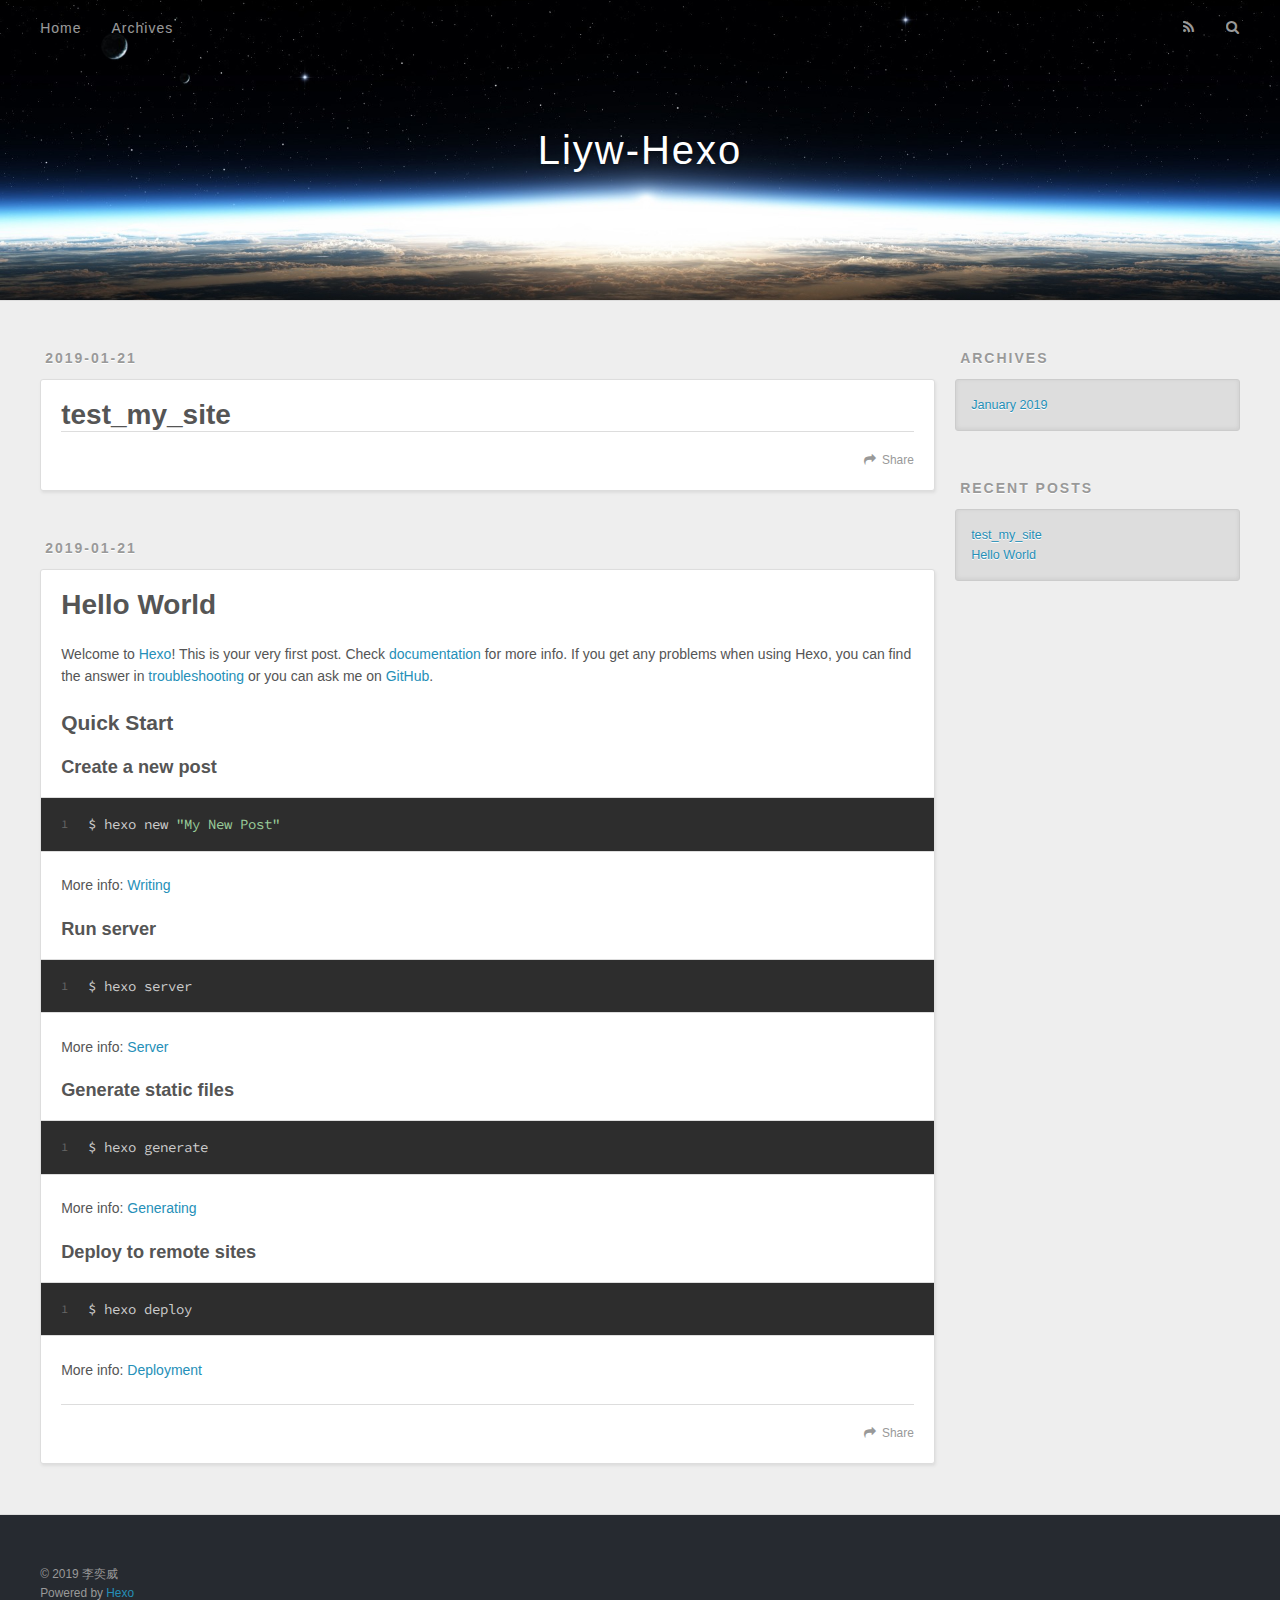
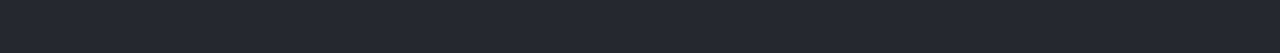
==== index.html @ d63244c0 "Site updated: 2019-01-21 22:36:05" ====
<!DOCTYPE html>
<html>
<head><meta name="generator" content="Hexo 3.8.0">
  <meta charset="utf-8">
  

  
  <title>Liyw-Hexo</title>
  <meta name="viewport" content="width=device-width, initial-scale=1, maximum-scale=1">
  <meta property="og:type" content="website">
<meta property="og:title" content="Liyw-Hexo">
<meta property="og:url" content="http://yoursite.com/index.html">
<meta property="og:site_name" content="Liyw-Hexo">
<meta property="og:locale" content="chinese">
<meta name="twitter:card" content="summary">
<meta name="twitter:title" content="Liyw-Hexo">
  
    <link rel="alternate" href="/atom.xml" title="Liyw-Hexo" type="application/atom+xml">
  
  
    <link rel="icon" href="/favicon.png">
  
  
    <link href="//fonts.googleapis.com/css?family=Source+Code+Pro" rel="stylesheet" type="text/css">
  
  <link rel="stylesheet" href="/css/style.css">
</head>
</html>
<body>
  <div id="container">
    <div id="wrap">
      <header id="header">
  <div id="banner"></div>
  <div id="header-outer" class="outer">
    <div id="header-title" class="inner">
      <h1 id="logo-wrap">
        <a href="/" id="logo">Liyw-Hexo</a>
      </h1>
      
    </div>
    <div id="header-inner" class="inner">
      <nav id="main-nav">
        <a id="main-nav-toggle" class="nav-icon"></a>
        
          <a class="main-nav-link" href="/">Home</a>
        
          <a class="main-nav-link" href="/archives">Archives</a>
        
      </nav>
      <nav id="sub-nav">
        
          <a id="nav-rss-link" class="nav-icon" href="/atom.xml" title="RSS Feed"></a>
        
        <a id="nav-search-btn" class="nav-icon" title="Search"></a>
      </nav>
      <div id="search-form-wrap">
        <form action="//google.com/search" method="get" accept-charset="UTF-8" class="search-form"><input type="search" name="q" class="search-form-input" placeholder="Search"><button type="submit" class="search-form-submit">&#xF002;</button><input type="hidden" name="sitesearch" value="http://yoursite.com"></form>
      </div>
    </div>
  </div>
</header>
      <div class="outer">
        <section id="main">
  
    <article id="post-test-my-site" class="article article-type-post" itemscope="" itemprop="blogPost">
  <div class="article-meta">
    <a href="/2019/01/21/test-my-site/" class="article-date">
  <time datetime="2019-01-21T14:33:39.000Z" itemprop="datePublished">2019-01-21</time>
</a>
    
  </div>
  <div class="article-inner">
    
    
      <header class="article-header">
        
  
    <h1 itemprop="name">
      <a class="article-title" href="/2019/01/21/test-my-site/">test_my_site</a>
    </h1>
  

      </header>
    
    <div class="article-entry" itemprop="articleBody">
      
        
      
    </div>
    <footer class="article-footer">
      <a data-url="http://yoursite.com/2019/01/21/test-my-site/" data-id="cjr6fo4qu0001dor0l31r5k34" class="article-share-link">Share</a>
      
      
    </footer>
  </div>
  
</article>


  
    <article id="post-hello-world" class="article article-type-post" itemscope="" itemprop="blogPost">
  <div class="article-meta">
    <a href="/2019/01/21/hello-world/" class="article-date">
  <time datetime="2019-01-21T14:22:38.216Z" itemprop="datePublished">2019-01-21</time>
</a>
    
  </div>
  <div class="article-inner">
    
    
      <header class="article-header">
        
  
    <h1 itemprop="name">
      <a class="article-title" href="/2019/01/21/hello-world/">Hello World</a>
    </h1>
  

      </header>
    
    <div class="article-entry" itemprop="articleBody">
      
        <p>Welcome to <a href="https://hexo.io/" target="_blank" rel="noopener">Hexo</a>! This is your very first post. Check <a href="https://hexo.io/docs/" target="_blank" rel="noopener">documentation</a> for more info. If you get any problems when using Hexo, you can find the answer in <a href="https://hexo.io/docs/troubleshooting.html" target="_blank" rel="noopener">troubleshooting</a> or you can ask me on <a href="https://github.com/hexojs/hexo/issues" target="_blank" rel="noopener">GitHub</a>.</p>
<h2 id="Quick-Start"><a href="#Quick-Start" class="headerlink" title="Quick Start"></a>Quick Start</h2><h3 id="Create-a-new-post"><a href="#Create-a-new-post" class="headerlink" title="Create a new post"></a>Create a new post</h3><figure class="highlight bash"><table><tr><td class="gutter"><pre><span class="line">1</span><br></pre></td><td class="code"><pre><span class="line">$ hexo new <span class="string">"My New Post"</span></span><br></pre></td></tr></table></figure>
<p>More info: <a href="https://hexo.io/docs/writing.html" target="_blank" rel="noopener">Writing</a></p>
<h3 id="Run-server"><a href="#Run-server" class="headerlink" title="Run server"></a>Run server</h3><figure class="highlight bash"><table><tr><td class="gutter"><pre><span class="line">1</span><br></pre></td><td class="code"><pre><span class="line">$ hexo server</span><br></pre></td></tr></table></figure>
<p>More info: <a href="https://hexo.io/docs/server.html" target="_blank" rel="noopener">Server</a></p>
<h3 id="Generate-static-files"><a href="#Generate-static-files" class="headerlink" title="Generate static files"></a>Generate static files</h3><figure class="highlight bash"><table><tr><td class="gutter"><pre><span class="line">1</span><br></pre></td><td class="code"><pre><span class="line">$ hexo generate</span><br></pre></td></tr></table></figure>
<p>More info: <a href="https://hexo.io/docs/generating.html" target="_blank" rel="noopener">Generating</a></p>
<h3 id="Deploy-to-remote-sites"><a href="#Deploy-to-remote-sites" class="headerlink" title="Deploy to remote sites"></a>Deploy to remote sites</h3><figure class="highlight bash"><table><tr><td class="gutter"><pre><span class="line">1</span><br></pre></td><td class="code"><pre><span class="line">$ hexo deploy</span><br></pre></td></tr></table></figure>
<p>More info: <a href="https://hexo.io/docs/deployment.html" target="_blank" rel="noopener">Deployment</a></p>

      
    </div>
    <footer class="article-footer">
      <a data-url="http://yoursite.com/2019/01/21/hello-world/" data-id="cjr6fo4qp0000dor0jeztaby3" class="article-share-link">Share</a>
      
      
    </footer>
  </div>
  
</article>


  


</section>
        
          <aside id="sidebar">
  
    

  
    

  
    
  
    
  <div class="widget-wrap">
    <h3 class="widget-title">Archives</h3>
    <div class="widget">
      <ul class="archive-list"><li class="archive-list-item"><a class="archive-list-link" href="/archives/2019/01/">January 2019</a></li></ul>
    </div>
  </div>


  
    
  <div class="widget-wrap">
    <h3 class="widget-title">Recent Posts</h3>
    <div class="widget">
      <ul>
        
          <li>
            <a href="/2019/01/21/test-my-site/">test_my_site</a>
          </li>
        
          <li>
            <a href="/2019/01/21/hello-world/">Hello World</a>
          </li>
        
      </ul>
    </div>
  </div>

  
</aside>
        
      </div>
      <footer id="footer">
  
  <div class="outer">
    <div id="footer-info" class="inner">
      &copy; 2019 李奕威<br>
      Powered by <a href="http://hexo.io/" target="_blank">Hexo</a>
    </div>
  </div>
</footer>
    </div>
    <nav id="mobile-nav">
  
    <a href="/" class="mobile-nav-link">Home</a>
  
    <a href="/archives" class="mobile-nav-link">Archives</a>
  
</nav>
    

<script src="//ajax.googleapis.com/ajax/libs/jquery/2.0.3/jquery.min.js"></script>


  <link rel="stylesheet" href="/fancybox/jquery.fancybox.css">
  <script src="/fancybox/jquery.fancybox.pack.js"></script>


<script src="/js/script.js"></script>



  </div>
</body>
</html>
---- css/style.css ----
body {
  width: 100%;
}
body:before,
body:after {
  content: "";
  display: table;
}
body:after {
  clear: both;
}
html,
body,
div,
span,
applet,
object,
iframe,
h1,
h2,
h3,
h4,
h5,
h6,
p,
blockquote,
pre,
a,
abbr,
acronym,
address,
big,
cite,
code,
del,
dfn,
em,
img,
ins,
kbd,
q,
s,
samp,
small,
strike,
strong,
sub,
sup,
tt,
var,
dl,
dt,
dd,
ol,
ul,
li,
fieldset,
form,
label,
legend,
table,
caption,
tbody,
tfoot,
thead,
tr,
th,
td {
  margin: 0;
  padding: 0;
  border: 0;
  outline: 0;
  font-weight: inherit;
  font-style: inherit;
  font-family: inherit;
  font-size: 100%;
  vertical-align: baseline;
}
body {
  line-height: 1;
  color: #000;
  background: #fff;
}
ol,
ul {
  list-style: none;
}
table {
  border-collapse: separate;
  border-spacing: 0;
  vertical-align: middle;
}
caption,
th,
td {
  text-align: left;
  font-weight: normal;
  vertical-align: middle;
}
a img {
  border: none;
}
input,
button {
  margin: 0;
  padding: 0;
}
input::-moz-focus-inner,
button::-moz-focus-inner {
  border: 0;
  padding: 0;
}
@font-face {
  font-family: FontAwesome;
  font-style: normal;
  font-weight: normal;
  src: url("fonts/fontawesome-webfont.eot?v=#4.0.3");
  src: url("fonts/fontawesome-webfont.eot?#iefix&v=#4.0.3") format("embedded-opentype"), url("fonts/fontawesome-webfont.woff?v=#4.0.3") format("woff"), url("fonts/fontawesome-webfont.ttf?v=#4.0.3") format("truetype"), url("fonts/fontawesome-webfont.svg#fontawesomeregular?v=#4.0.3") format("svg");
}
html,
body,
#container {
  height: 100%;
}
body {
  background: #eee;
  font: 14px -apple-system, BlinkMacSystemFont, "Segoe UI", "Roboto", "Oxygen", "Ubuntu", "Cantarell", "Fira Sans", "Droid Sans", "Helvetica Neue", sans-serif;
  -webkit-text-size-adjust: 100%;
}
.outer {
  max-width: 1220px;
  margin: 0 auto;
  padding: 0 20px;
}
.outer:before,
.outer:after {
  content: "";
  display: table;
}
.outer:after {
  clear: both;
}
.inner {
  display: inline;
  float: left;
  width: 98.33333333333333%;
  margin: 0 0.833333333333333%;
}
.left,
.alignleft {
  float: left;
}
.right,
.alignright {
  float: right;
}
.clear {
  clear: both;
}
#container {
  position: relative;
}
.mobile-nav-on {
  overflow: hidden;
}
#wrap {
  height: 100%;
  width: 100%;
  position: absolute;
  top: 0;
  left: 0;
  -webkit-transition: 0.2s ease-out;
  -moz-transition: 0.2s ease-out;
  -ms-transition: 0.2s ease-out;
  transition: 0.2s ease-out;
  z-index: 1;
  background: #eee;
}
.mobile-nav-on #wrap {
  left: 280px;
}
@media screen and (min-width: 768px) {
  #main {
    display: inline;
    float: left;
    width: 73.33333333333333%;
    margin: 0 0.833333333333333%;
  }
}
.article-date,
.article-category-link,
.archive-year,
.widget-title {
  text-decoration: none;
  text-transform: uppercase;
  letter-spacing: 2px;
  color: #999;
  margin-bottom: 1em;
  margin-left: 5px;
  line-height: 1em;
  text-shadow: 0 1px #fff;
  font-weight: bold;
}
.article-inner,
.archive-article-inner {
  background: #fff;
  -webkit-box-shadow: 1px 2px 3px #ddd;
  box-shadow: 1px 2px 3px #ddd;
  border: 1px solid #ddd;
  border-radius: 3px;
}
.article-entry h1,
.widget h1 {
  font-size: 2em;
}
.article-entry h2,
.widget h2 {
  font-size: 1.5em;
}
.article-entry h3,
.widget h3 {
  font-size: 1.3em;
}
.article-entry h4,
.widget h4 {
  font-size: 1.2em;
}
.article-entry h5,
.widget h5 {
  font-size: 1em;
}
.article-entry h6,
.widget h6 {
  font-size: 1em;
  color: #999;
}
.article-entry hr,
.widget hr {
  border: 1px dashed #ddd;
}
.article-entry strong,
.widget strong {
  font-weight: bold;
}
.article-entry em,
.widget em,
.article-entry cite,
.widget cite {
  font-style: italic;
}
.article-entry sup,
.widget sup,
.article-entry sub,
.widget sub {
  font-size: 0.75em;
  line-height: 0;
  position: relative;
  vertical-align: baseline;
}
.article-entry sup,
.widget sup {
  top: -0.5em;
}
.article-entry sub,
.widget sub {
  bottom: -0.2em;
}
.article-entry small,
.widget small {
  font-size: 0.85em;
}
.article-entry acronym,
.widget acronym,
.article-entry abbr,
.widget abbr {
  border-bottom: 1px dotted;
}
.article-entry ul,
.widget ul,
.article-entry ol,
.widget ol,
.article-entry dl,
.widget dl {
  margin: 0 20px;
  line-height: 1.6em;
}
.article-entry ul ul,
.widget ul ul,
.article-entry ol ul,
.widget ol ul,
.article-entry ul ol,
.widget ul ol,
.article-entry ol ol,
.widget ol ol {
  margin-top: 0;
  margin-bottom: 0;
}
.article-entry ul,
.widget ul {
  list-style: disc;
}
.article-entry ol,
.widget ol {
  list-style: decimal;
}
.article-entry dt,
.widget dt {
  font-weight: bold;
}
#header {
  height: 300px;
  position: relative;
  border-bottom: 1px solid #ddd;
}
#header:before,
#header:after {
  content: "";
  position: absolute;
  left: 0;
  right: 0;
  height: 40px;
}
#header:before {
  top: 0;
  background: -webkit-linear-gradient(rgba(0,0,0,0.2), transparent);
  background: -moz-linear-gradient(rgba(0,0,0,0.2), transparent);
  background: -ms-linear-gradient(rgba(0,0,0,0.2), transparent);
  background: linear-gradient(rgba(0,0,0,0.2), transparent);
}
#header:after {
  bottom: 0;
  background: -webkit-linear-gradient(transparent, rgba(0,0,0,0.2));
  background: -moz-linear-gradient(transparent, rgba(0,0,0,0.2));
  background: -ms-linear-gradient(transparent, rgba(0,0,0,0.2));
  background: linear-gradient(transparent, rgba(0,0,0,0.2));
}
#header-outer {
  height: 100%;
  position: relative;
}
#header-inner {
  position: relative;
  overflow: hidden;
}
#banner {
  position: absolute;
  top: 0;
  left: 0;
  width: 100%;
  height: 100%;
  background: url("images/banner.jpg") center #000;
  -webkit-background-size: cover;
  -moz-background-size: cover;
  background-size: cover;
  z-index: -1;
}
#header-title {
  text-align: center;
  height: 40px;
  position: absolute;
  top: 50%;
  left: 0;
  margin-top: -20px;
}
#logo,
#subtitle {
  text-decoration: none;
  color: #fff;
  font-weight: 300;
  text-shadow: 0 1px 4px rgba(0,0,0,0.3);
}
#logo {
  font-size: 40px;
  line-height: 40px;
  letter-spacing: 2px;
}
#subtitle {
  font-size: 16px;
  line-height: 16px;
  letter-spacing: 1px;
}
#subtitle-wrap {
  margin-top: 16px;
}
#main-nav {
  float: left;
  margin-left: -15px;
}
.nav-icon,
.main-nav-link {
  float: left;
  color: #fff;
  opacity: 0.6;
  text-decoration: none;
  text-shadow: 0 1px rgba(0,0,0,0.2);
  -webkit-transition: opacity 0.2s;
  -moz-transition: opacity 0.2s;
  -ms-transition: opacity 0.2s;
  transition: opacity 0.2s;
  display: block;
  padding: 20px 15px;
}
.nav-icon:hover,
.main-nav-link:hover {
  opacity: 1;
}
.nav-icon {
  font-family: FontAwesome;
  text-align: center;
  font-size: 14px;
  width: 14px;
  height: 14px;
  padding: 20px 15px;
  position: relative;
  cursor: pointer;
}
.main-nav-link {
  font-weight: 300;
  letter-spacing: 1px;
}
@media screen and (max-width: 479px) {
  .main-nav-link {
    display: none;
  }
}
#main-nav-toggle {
  display: none;
}
#main-nav-toggle:before {
  content: "\f0c9";
}
@media screen and (max-width: 479px) {
  #main-nav-toggle {
    display: block;
  }
}
#sub-nav {
  float: right;
  margin-right: -15px;
}
#nav-rss-link:before {
  content: "\f09e";
}
#nav-search-btn:before {
  content: "\f002";
}
#search-form-wrap {
  position: absolute;
  top: 15px;
  width: 150px;
  height: 30px;
  right: -150px;
  opacity: 0;
  -webkit-transition: 0.2s ease-out;
  -moz-transition: 0.2s ease-out;
  -ms-transition: 0.2s ease-out;
  transition: 0.2s ease-out;
}
#search-form-wrap.on {
  opacity: 1;
  right: 0;
}
@media screen and (max-width: 479px) {
  #search-form-wrap {
    width: 100%;
    right: -100%;
  }
}
.search-form {
  position: absolute;
  top: 0;
  left: 0;
  right: 0;
  background: #fff;
  padding: 5px 15px;
  border-radius: 15px;
  -webkit-box-shadow: 0 0 10px rgba(0,0,0,0.3);
  box-shadow: 0 0 10px rgba(0,0,0,0.3);
}
.search-form-input {
  border: none;
  background: none;
  color: #555;
  width: 100%;
  font: 13px -apple-system, BlinkMacSystemFont, "Segoe UI", "Roboto", "Oxygen", "Ubuntu", "Cantarell", "Fira Sans", "Droid Sans", "Helvetica Neue", sans-serif;
  outline: none;
}
.search-form-input::-webkit-search-results-decoration,
.search-form-input::-webkit-search-cancel-button {
  -webkit-appearance: none;
}
.search-form-submit {
  position: absolute;
  top: 50%;
  right: 10px;
  margin-top: -7px;
  font: 13px FontAwesome;
  border: none;
  background: none;
  color: #bbb;
  cursor: pointer;
}
.search-form-submit:hover,
.search-form-submit:focus {
  color: #777;
}
.article {
  margin: 50px 0;
}
.article-inner {
  overflow: hidden;
}
.article-meta:before,
.article-meta:after {
  content: "";
  display: table;
}
.article-meta:after {
  clear: both;
}
.article-date {
  float: left;
}
.article-category {
  float: left;
  line-height: 1em;
  color: #ccc;
  text-shadow: 0 1px #fff;
  margin-left: 8px;
}
.article-category:before {
  content: "\2022";
}
.article-category-link {
  margin: 0 12px 1em;
}
.article-header {
  padding: 20px 20px 0;
}
.article-title {
  text-decoration: none;
  font-size: 2em;
  font-weight: bold;
  color: #555;
  line-height: 1.1em;
  -webkit-transition: color 0.2s;
  -moz-transition: color 0.2s;
  -ms-transition: color 0.2s;
  transition: color 0.2s;
}
a.article-title:hover {
  color: #258fb8;
}
.article-entry {
  color: #555;
  padding: 0 20px;
}
.article-entry:before,
.article-entry:after {
  content: "";
  display: table;
}
.article-entry:after {
  clear: both;
}
.article-entry p,
.article-entry table {
  line-height: 1.6em;
  margin: 1.6em 0;
}
.article-entry h1,
.article-entry h2,
.article-entry h3,
.article-entry h4,
.article-entry h5,
.article-entry h6 {
  font-weight: bold;
}
.article-entry h1,
.article-entry h2,
.article-entry h3,
.article-entry h4,
.article-entry h5,
.article-entry h6 {
  line-height: 1.1em;
  margin: 1.1em 0;
}
.article-entry a {
  color: #258fb8;
  text-decoration: none;
}
.article-entry a:hover {
  text-decoration: underline;
}
.article-entry ul,
.article-entry ol,
.article-entry dl {
  margin-top: 1.6em;
  margin-bottom: 1.6em;
}
.article-entry img,
.article-entry video {
  max-width: 100%;
  height: auto;
  display: block;
  margin: auto;
}
.article-entry iframe {
  border: none;
}
.article-entry table {
  width: 100%;
  border-collapse: collapse;
  border-spacing: 0;
}
.article-entry th {
  font-weight: bold;
  border-bottom: 3px solid #ddd;
  padding-bottom: 0.5em;
}
.article-entry td {
  border-bottom: 1px solid #ddd;
  padding: 10px 0;
}
.article-entry blockquote {
  font-family: Georgia, "Times New Roman", serif;
  font-size: 1.4em;
  margin: 1.6em 20px;
  text-align: center;
}
.article-entry blockquote footer {
  font-size: 14px;
  margin: 1.6em 0;
  font-family: -apple-system, BlinkMacSystemFont, "Segoe UI", "Roboto", "Oxygen", "Ubuntu", "Cantarell", "Fira Sans", "Droid Sans", "Helvetica Neue", sans-serif;
}
.article-entry blockquote footer cite:before {
  content: "—";
  padding: 0 0.5em;
}
.article-entry .pullquote {
  text-align: left;
  width: 45%;
  margin: 0;
}
.article-entry .pullquote.left {
  margin-left: 0.5em;
  margin-right: 1em;
}
.article-entry .pullquote.right {
  margin-right: 0.5em;
  margin-left: 1em;
}
.article-entry .caption {
  color: #999;
  display: block;
  font-size: 0.9em;
  margin-top: 0.5em;
  position: relative;
  text-align: center;
}
.article-entry .video-container {
  position: relative;
  padding-top: 56.25%;
  height: 0;
  overflow: hidden;
}
.article-entry .video-container iframe,
.article-entry .video-container object,
.article-entry .video-container embed {
  position: absolute;
  top: 0;
  left: 0;
  width: 100%;
  height: 100%;
  margin-top: 0;
}
.article-more-link a {
  display: inline-block;
  line-height: 1em;
  padding: 6px 15px;
  border-radius: 15px;
  background: #eee;
  color: #999;
  text-shadow: 0 1px #fff;
  text-decoration: none;
}
.article-more-link a:hover {
  background: #258fb8;
  color: #fff;
  text-decoration: none;
  text-shadow: 0 1px #1e7293;
}
.article-footer {
  font-size: 0.85em;
  line-height: 1.6em;
  border-top: 1px solid #ddd;
  padding-top: 1.6em;
  margin: 0 20px 20px;
}
.article-footer:before,
.article-footer:after {
  content: "";
  display: table;
}
.article-footer:after {
  clear: both;
}
.article-footer a {
  color: #999;
  text-decoration: none;
}
.article-footer a:hover {
  color: #555;
}
.article-tag-list-item {
  float: left;
  margin-right: 10px;
}
.article-tag-list-link:before {
  content: "#";
}
.article-comment-link {
  float: right;
}
.article-comment-link:before {
  content: "\f075";
  font-family: FontAwesome;
  padding-right: 8px;
}
.article-share-link {
  cursor: pointer;
  float: right;
  margin-left: 20px;
}
.article-share-link:before {
  content: "\f064";
  font-family: FontAwesome;
  padding-right: 6px;
}
#article-nav {
  position: relative;
}
#article-nav:before,
#article-nav:after {
  content: "";
  display: table;
}
#article-nav:after {
  clear: both;
}
@media screen and (min-width: 768px) {
  #article-nav {
    margin: 50px 0;
  }
  #article-nav:before {
    width: 8px;
    height: 8px;
    position: absolute;
    top: 50%;
    left: 50%;
    margin-top: -4px;
    margin-left: -4px;
    content: "";
    border-radius: 50%;
    background: #ddd;
    -webkit-box-shadow: 0 1px 2px #fff;
    box-shadow: 0 1px 2px #fff;
  }
}
.article-nav-link-wrap {
  text-decoration: none;
  text-shadow: 0 1px #fff;
  color: #999;
  -webkit-box-sizing: border-box;
  -moz-box-sizing: border-box;
  box-sizing: border-box;
  margin-top: 50px;
  text-align: center;
  display: block;
}
.article-nav-link-wrap:hover {
  color: #555;
}
@media screen and (min-width: 768px) {
  .article-nav-link-wrap {
    width: 50%;
    margin-top: 0;
  }
}
@media screen and (min-width: 768px) {
  #article-nav-newer {
    float: left;
    text-align: right;
    padding-right: 20px;
  }
}
@media screen and (min-width: 768px) {
  #article-nav-older {
    float: right;
    text-align: left;
    padding-left: 20px;
  }
}
.article-nav-caption {
  text-transform: uppercase;
  letter-spacing: 2px;
  color: #ddd;
  line-height: 1em;
  font-weight: bold;
}
#article-nav-newer .article-nav-caption {
  margin-right: -2px;
}
.article-nav-title {
  font-size: 0.85em;
  line-height: 1.6em;
  margin-top: 0.5em;
}
.article-share-box {
  position: absolute;
  display: none;
  background: #fff;
  -webkit-box-shadow: 1px 2px 10px rgba(0,0,0,0.2);
  box-shadow: 1px 2px 10px rgba(0,0,0,0.2);
  border-radius: 3px;
  margin-left: -145px;
  overflow: hidden;
  z-index: 1;
}
.article-share-box.on {
  display: block;
}
.article-share-input {
  width: 100%;
  background: none;
  -webkit-box-sizing: border-box;
  -moz-box-sizing: border-box;
  box-sizing: border-box;
  font: 14px -apple-system, BlinkMacSystemFont, "Segoe UI", "Roboto", "Oxygen", "Ubuntu", "Cantarell", "Fira Sans", "Droid Sans", "Helvetica Neue", sans-serif;
  padding: 0 15px;
  color: #555;
  outline: none;
  border: 1px solid #ddd;
  border-radius: 3px 3px 0 0;
  height: 36px;
  line-height: 36px;
}
.article-share-links {
  background: #eee;
}
.article-share-links:before,
.article-share-links:after {
  content: "";
  display: table;
}
.article-share-links:after {
  clear: both;
}
.article-share-twitter,
.article-share-facebook,
.article-share-pinterest,
.article-share-google {
  width: 50px;
  height: 36px;
  display: block;
  float: left;
  position: relative;
  color: #999;
  text-shadow: 0 1px #fff;
}
.article-share-twitter:before,
.article-share-facebook:before,
.article-share-pinterest:before,
.article-share-google:before {
  font-size: 20px;
  font-family: FontAwesome;
  width: 20px;
  height: 20px;
  position: absolute;
  top: 50%;
  left: 50%;
  margin-top: -10px;
  margin-left: -10px;
  text-align: center;
}
.article-share-twitter:hover,
.article-share-facebook:hover,
.article-share-pinterest:hover,
.article-share-google:hover {
  color: #fff;
}
.article-share-twitter:before {
  content: "\f099";
}
.article-share-twitter:hover {
  background: #00aced;
  text-shadow: 0 1px #008abe;
}
.article-share-facebook:before {
  content: "\f09a";
}
.article-share-facebook:hover {
  background: #3b5998;
  text-shadow: 0 1px #2f477a;
}
.article-share-pinterest:before {
  content: "\f0d2";
}
.article-share-pinterest:hover {
  background: #cb2027;
  text-shadow: 0 1px #a21a1f;
}
.article-share-google:before {
  content: "\f0d5";
}
.article-share-google:hover {
  background: #dd4b39;
  text-shadow: 0 1px #be3221;
}
.article-gallery {
  background: #000;
  position: relative;
}
.article-gallery-photos {
  position: relative;
  overflow: hidden;
}
.article-gallery-img {
  display: none;
  max-width: 100%;
}
.article-gallery-img:first-child {
  display: block;
}
.article-gallery-img.loaded {
  position: absolute;
  display: block;
}
.article-gallery-img img {
  display: block;
  max-width: 100%;
  margin: 0 auto;
}
#comments {
  background: #fff;
  -webkit-box-shadow: 1px 2px 3px #ddd;
  box-shadow: 1px 2px 3px #ddd;
  padding: 20px;
  border: 1px solid #ddd;
  border-radius: 3px;
  margin: 50px 0;
}
#comments a {
  color: #258fb8;
}
.archives-wrap {
  margin: 50px 0;
}
.archives:before,
.archives:after {
  content: "";
  display: table;
}
.archives:after {
  clear: both;
}
.archive-year-wrap {
  margin-bottom: 1em;
}
.archives {
  -webkit-column-gap: 10px;
  -moz-column-gap: 10px;
  column-gap: 10px;
}
@media screen and (min-width: 480px) and (max-width: 767px) {
  .archives {
    -webkit-column-count: 2;
    -moz-column-count: 2;
    column-count: 2;
  }
}
@media screen and (min-width: 768px) {
  .archives {
    -webkit-column-count: 3;
    -moz-column-count: 3;
    column-count: 3;
  }
}
.archive-article {
  -webkit-column-break-inside: avoid;
  page-break-inside: avoid;
  overflow: hidden;
  break-inside: avoid-column;
}
.archive-article-inner {
  padding: 10px;
  margin-bottom: 15px;
}
.archive-article-title {
  text-decoration: none;
  font-weight: bold;
  color: #555;
  -webkit-transition: color 0.2s;
  -moz-transition: color 0.2s;
  -ms-transition: color 0.2s;
  transition: color 0.2s;
  line-height: 1.6em;
}
.archive-article-title:hover {
  color: #258fb8;
}
.archive-article-footer {
  margin-top: 1em;
}
.archive-article-date {
  color: #999;
  text-decoration: none;
  font-size: 0.85em;
  line-height: 1em;
  margin-bottom: 0.5em;
  display: block;
}
#page-nav {
  margin: 50px auto;
  background: #fff;
  -webkit-box-shadow: 1px 2px 3px #ddd;
  box-shadow: 1px 2px 3px #ddd;
  border: 1px solid #ddd;
  border-radius: 3px;
  text-align: center;
  color: #999;
  overflow: hidden;
}
#page-nav:before,
#page-nav:after {
  content: "";
  display: table;
}
#page-nav:after {
  clear: both;
}
#page-nav a,
#page-nav span {
  padding: 10px 20px;
  line-height: 1;
  height: 2ex;
}
#page-nav a {
  color: #999;
  text-decoration: none;
}
#page-nav a:hover {
  background: #999;
  color: #fff;
}
#page-nav .prev {
  float: left;
}
#page-nav .next {
  float: right;
}
#page-nav .page-number {
  display: inline-block;
}
@media screen and (max-width: 479px) {
  #page-nav .page-number {
    display: none;
  }
}
#page-nav .current {
  color: #555;
  font-weight: bold;
}
#page-nav .space {
  color: #ddd;
}
#footer {
  background: #262a30;
  padding: 50px 0;
  border-top: 1px solid #ddd;
  color: #999;
}
#footer a {
  color: #258fb8;
  text-decoration: none;
}
#footer a:hover {
  text-decoration: underline;
}
#footer-info {
  line-height: 1.6em;
  font-size: 0.85em;
}
.article-entry pre,
.article-entry .highlight {
  background: #2d2d2d;
  margin: 0 -20px;
  padding: 15px 20px;
  border-style: solid;
  border-color: #ddd;
  border-width: 1px 0;
  overflow: auto;
  color: #ccc;
  line-height: 22.400000000000002px;
}
.article-entry .highlight .gutter pre,
.article-entry .gist .gist-file .gist-data .line-numbers {
  color: #666;
  font-size: 0.85em;
}
.article-entry pre,
.article-entry code {
  font-family: "Source Code Pro", Consolas, Monaco, Menlo, Consolas, monospace;
}
.article-entry code {
  background: #eee;
  text-shadow: 0 1px #fff;
  padding: 0 0.3em;
}
.article-entry pre code {
  background: none;
  text-shadow: none;
  padding: 0;
}
.article-entry .highlight pre {
  border: none;
  margin: 0;
  padding: 0;
}
.article-entry .highlight table {
  margin: 0;
  width: auto;
}
.article-entry .highlight td {
  border: none;
  padding: 0;
}
.article-entry .highlight figcaption {
  font-size: 0.85em;
  color: #999;
  line-height: 1em;
  margin-bottom: 1em;
}
.article-entry .highlight figcaption:before,
.article-entry .highlight figcaption:after {
  content: "";
  display: table;
}
.article-entry .highlight figcaption:after {
  clear: both;
}
.article-entry .highlight figcaption a {
  float: right;
}
.article-entry .highlight .gutter pre {
  text-align: right;
  padding-right: 20px;
}
.article-entry .highlight .line {
  height: 22.400000000000002px;
}
.article-entry .highlight .line.marked {
  background: #515151;
}
.article-entry .gist {
  margin: 0 -20px;
  border-style: solid;
  border-color: #ddd;
  border-width: 1px 0;
  background: #2d2d2d;
  padding: 15px 20px 15px 0;
}
.article-entry .gist .gist-file {
  border: none;
  font-family: "Source Code Pro", Consolas, Monaco, Menlo, Consolas, monospace;
  margin: 0;
}
.article-entry .gist .gist-file .gist-data {
  background: none;
  border: none;
}
.article-entry .gist .gist-file .gist-data .line-numbers {
  background: none;
  border: none;
  padding: 0 20px 0 0;
}
.article-entry .gist .gist-file .gist-data .line-data {
  padding: 0 !important;
}
.article-entry .gist .gist-file .highlight {
  margin: 0;
  padding: 0;
  border: none;
}
.article-entry .gist .gist-file .gist-meta {
  background: #2d2d2d;
  color: #999;
  font: 0.85em -apple-system, BlinkMacSystemFont, "Segoe UI", "Roboto", "Oxygen", "Ubuntu", "Cantarell", "Fira Sans", "Droid Sans", "Helvetica Neue", sans-serif;
  text-shadow: 0 0;
  padding: 0;
  margin-top: 1em;
  margin-left: 20px;
}
.article-entry .gist .gist-file .gist-meta a {
  color: #258fb8;
  font-weight: normal;
}
.article-entry .gist .gist-file .gist-meta a:hover {
  text-decoration: underline;
}
pre .comment,
pre .title {
  color: #999;
}
pre .variable,
pre .attribute,
pre .tag,
pre .regexp,
pre .ruby .constant,
pre .xml .tag .title,
pre .xml .pi,
pre .xml .doctype,
pre .html .doctype,
pre .css .id,
pre .css .class,
pre .css .pseudo {
  color: #f2777a;
}
pre .number,
pre .preprocessor,
pre .built_in,
pre .literal,
pre .params,
pre .constant {
  color: #f99157;
}
pre .class,
pre .ruby .class .title,
pre .css .rules .attribute {
  color: #9c9;
}
pre .string,
pre .value,
pre .inheritance,
pre .header,
pre .ruby .symbol,
pre .xml .cdata {
  color: #9c9;
}
pre .css .hexcolor {
  color: #6cc;
}
pre .function,
pre .python .decorator,
pre .python .title,
pre .ruby .function .title,
pre .ruby .title .keyword,
pre .perl .sub,
pre .javascript .title,
pre .coffeescript .title {
  color: #69c;
}
pre .keyword,
pre .javascript .function {
  color: #c9c;
}
@media screen and (max-width: 479px) {
  #mobile-nav {
    position: absolute;
    top: 0;
    left: 0;
    width: 280px;
    height: 100%;
    background: #191919;
    border-right: 1px solid #fff;
  }
}
@media screen and (max-width: 479px) {
  .mobile-nav-link {
    display: block;
    color: #999;
    text-decoration: none;
    padding: 15px 20px;
    font-weight: bold;
  }
  .mobile-nav-link:hover {
    color: #fff;
  }
}
@media screen and (min-width: 768px) {
  #sidebar {
    display: inline;
    float: left;
    width: 23.333333333333332%;
    margin: 0 0.833333333333333%;
  }
}
.widget-wrap {
  margin: 50px 0;
}
.widget {
  color: #777;
  text-shadow: 0 1px #fff;
  background: #ddd;
  -webkit-box-shadow: 0 -1px 4px #ccc inset;
  box-shadow: 0 -1px 4px #ccc inset;
  border: 1px solid #ccc;
  padding: 15px;
  border-radius: 3px;
}
.widget a {
  color: #258fb8;
  text-decoration: none;
}
.widget a:hover {
  text-decoration: underline;
}
.widget ul ul,
.widget ol ul,
.widget dl ul,
.widget ul ol,
.widget ol ol,
.widget dl ol,
.widget ul dl,
.widget ol dl,
.widget dl dl {
  margin-left: 15px;
  list-style: disc;
}
.widget {
  line-height: 1.6em;
  word-wrap: break-word;
  font-size: 0.9em;
}
.widget ul,
.widget ol {
  list-style: none;
  margin: 0;
}
.widget ul ul,
.widget ol ul,
.widget ul ol,
.widget ol ol {
  margin: 0 20px;
}
.widget ul ul,
.widget ol ul {
  list-style: disc;
}
.widget ul ol,
.widget ol ol {
  list-style: decimal;
}
.category-list-count,
.tag-list-count,
.archive-list-count {
  padding-left: 5px;
  color: #999;
  font-size: 0.85em;
}
.category-list-count:before,
.tag-list-count:before,
.archive-list-count:before {
  content: "(";
}
.category-list-count:after,
.tag-list-count:after,
.archive-list-count:after {
  content: ")";
}
.tagcloud a {
  margin-right: 5px;
  display: inline-block;
}
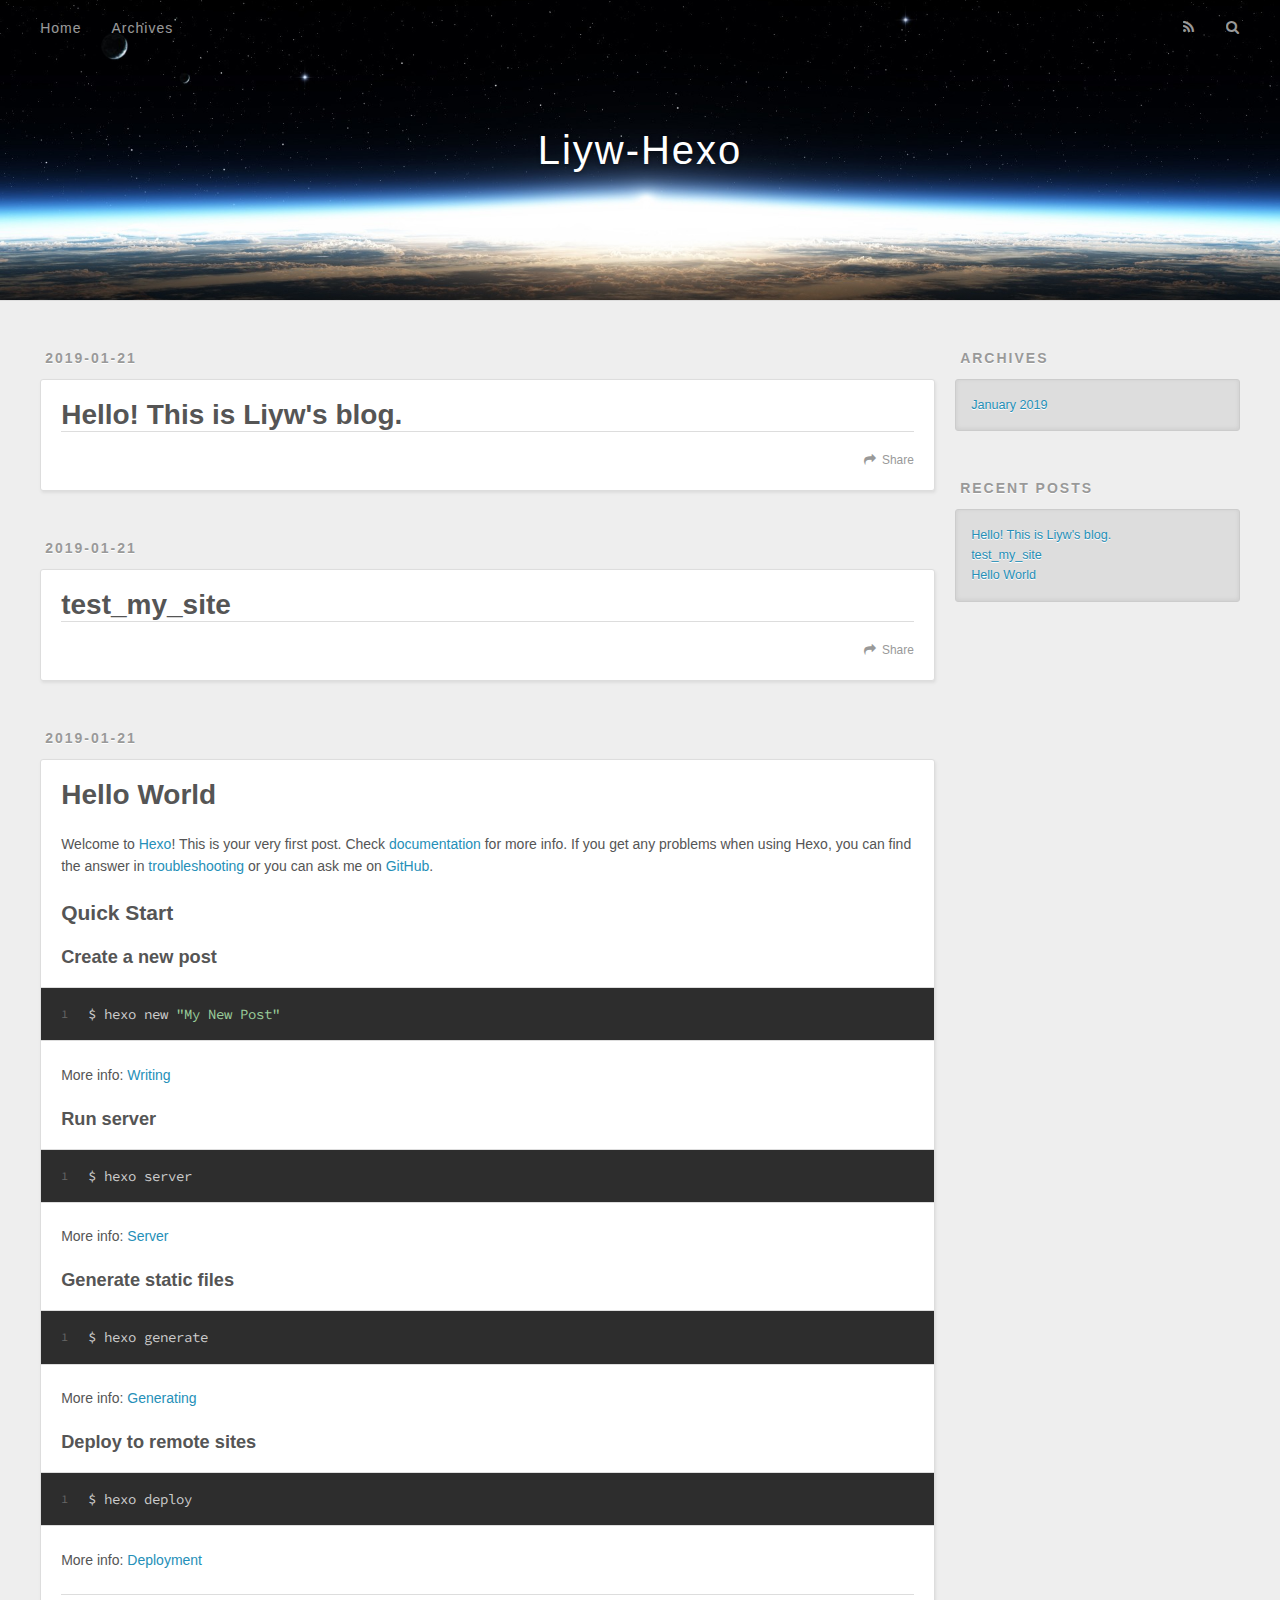
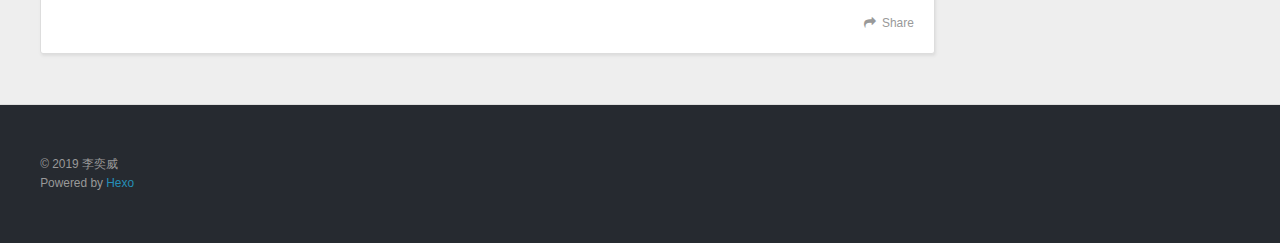
==== commit dd02c2b0: "Site updated: 2019-01-21 22:40:20" ====
--- a/index.html
+++ b/index.html
@@ -62,6 +62,42 @@
       <div class="outer">
         <section id="main">
   
+    <article id="post-Hello-This-is-Liyw-s-blog" class="article article-type-post" itemscope="" itemprop="blogPost">
+  <div class="article-meta">
+    <a href="/2019/01/21/Hello-This-is-Liyw-s-blog/" class="article-date">
+  <time datetime="2019-01-21T14:39:18.000Z" itemprop="datePublished">2019-01-21</time>
+</a>
+    
+  </div>
+  <div class="article-inner">
+    
+    
+      <header class="article-header">
+        
+  
+    <h1 itemprop="name">
+      <a class="article-title" href="/2019/01/21/Hello-This-is-Liyw-s-blog/">Hello! This is Liyw&#39;s blog.</a>
+    </h1>
+  
+
+      </header>
+    
+    <div class="article-entry" itemprop="articleBody">
+      
+        
+      
+    </div>
+    <footer class="article-footer">
+      <a data-url="http://yoursite.com/2019/01/21/Hello-This-is-Liyw-s-blog/" data-id="cjr6ftowk0000fyr0k3qumoch" class="article-share-link">Share</a>
+      
+      
+    </footer>
+  </div>
+  
+</article>
+
+
+  
     <article id="post-test-my-site" class="article article-type-post" itemscope="" itemprop="blogPost">
   <div class="article-meta">
     <a href="/2019/01/21/test-my-site/" class="article-date">
@@ -88,7 +124,7 @@
       
     </div>
     <footer class="article-footer">
-      <a data-url="http://yoursite.com/2019/01/21/test-my-site/" data-id="cjr6fo4qu0001dor0l31r5k34" class="article-share-link">Share</a>
+      <a data-url="http://yoursite.com/2019/01/21/test-my-site/" data-id="cjr6ftowr0002fyr059t4ifg8" class="article-share-link">Share</a>
       
       
     </footer>
@@ -133,7 +169,7 @@
       
     </div>
     <footer class="article-footer">
-      <a data-url="http://yoursite.com/2019/01/21/hello-world/" data-id="cjr6fo4qp0000dor0jeztaby3" class="article-share-link">Share</a>
+      <a data-url="http://yoursite.com/2019/01/21/hello-world/" data-id="cjr6ftowp0001fyr00pj0nogf" class="article-share-link">Share</a>
       
       
     </footer>
@@ -174,6 +210,10 @@
       <ul>
         
           <li>
+            <a href="/2019/01/21/Hello-This-is-Liyw-s-blog/">Hello! This is Liyw&#39;s blog.</a>
+          </li>
+        
+          <li>
             <a href="/2019/01/21/test-my-site/">test_my_site</a>
           </li>
         
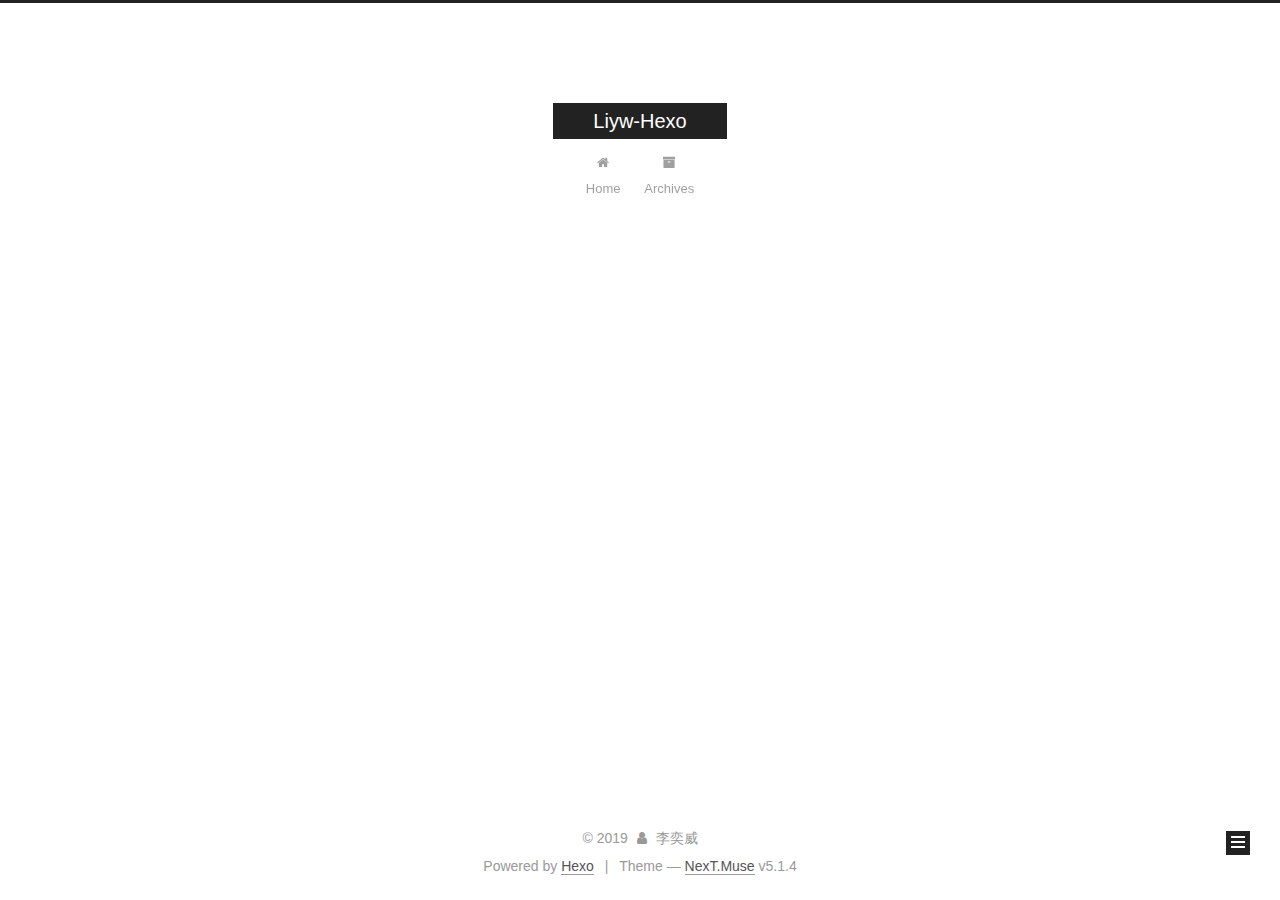
==== commit e040337a: "Site updated: 2019-01-21 23:02:47" ====
--- a/index.html
+++ b/index.html
@@ -1,264 +1,607 @@
 <!DOCTYPE html>
-<html>
+
+
+
+  
+
+
+<html class="theme-next muse use-motion" lang="chinese">
 <head><meta name="generator" content="Hexo 3.8.0">
-  <meta charset="utf-8">
-  
-
-  
-  <title>Liyw-Hexo</title>
-  <meta name="viewport" content="width=device-width, initial-scale=1, maximum-scale=1">
-  <meta property="og:type" content="website">
+  <meta charset="UTF-8">
+<meta http-equiv="X-UA-Compatible" content="IE=edge">
+<meta name="viewport" content="width=device-width, initial-scale=1, maximum-scale=1">
+<meta name="theme-color" content="#222">
+
+
+
+
+
+
+
+
+
+<meta http-equiv="Cache-Control" content="no-transform">
+<meta http-equiv="Cache-Control" content="no-siteapp">
+
+
+
+
+
+
+
+
+
+
+
+
+
+
+
+
+  
+  
+  <link href="/lib/fancybox/source/jquery.fancybox.css?v=2.1.5" rel="stylesheet" type="text/css">
+
+
+
+
+
+
+
+<link href="/lib/font-awesome/css/font-awesome.min.css?v=4.6.2" rel="stylesheet" type="text/css">
+
+<link href="/css/main.css?v=5.1.4" rel="stylesheet" type="text/css">
+
+
+  <link rel="apple-touch-icon" sizes="180x180" href="/images/apple-touch-icon-next.png?v=5.1.4">
+
+
+  <link rel="icon" type="image/png" sizes="32x32" href="/images/favicon-32x32-next.png?v=5.1.4">
+
+
+  <link rel="icon" type="image/png" sizes="16x16" href="/images/favicon-16x16-next.png?v=5.1.4">
+
+
+  <link rel="mask-icon" href="/images/logo.svg?v=5.1.4" color="#222">
+
+
+
+
+
+  <meta name="keywords" content="Hexo, NexT">
+
+
+
+
+
+
+
+
+
+
+<meta property="og:type" content="website">
 <meta property="og:title" content="Liyw-Hexo">
 <meta property="og:url" content="http://yoursite.com/index.html">
 <meta property="og:site_name" content="Liyw-Hexo">
 <meta property="og:locale" content="chinese">
 <meta name="twitter:card" content="summary">
 <meta name="twitter:title" content="Liyw-Hexo">
-  
-    <link rel="alternate" href="/atom.xml" title="Liyw-Hexo" type="application/atom+xml">
-  
-  
-    <link rel="icon" href="/favicon.png">
-  
-  
-    <link href="//fonts.googleapis.com/css?family=Source+Code+Pro" rel="stylesheet" type="text/css">
-  
-  <link rel="stylesheet" href="/css/style.css">
+
+
+
+<script type="text/javascript" id="hexo.configurations">
+  var NexT = window.NexT || {};
+  var CONFIG = {
+    root: '/',
+    scheme: 'Muse',
+    version: '5.1.4',
+    sidebar: {"position":"left","display":"post","offset":12,"b2t":false,"scrollpercent":false,"onmobile":false},
+    fancybox: true,
+    tabs: true,
+    motion: {"enable":true,"async":false,"transition":{"post_block":"fadeIn","post_header":"slideDownIn","post_body":"slideDownIn","coll_header":"slideLeftIn","sidebar":"slideUpIn"}},
+    duoshuo: {
+      userId: '0',
+      author: 'Author'
+    },
+    algolia: {
+      applicationID: '',
+      apiKey: '',
+      indexName: '',
+      hits: {"per_page":10},
+      labels: {"input_placeholder":"Search for Posts","hits_empty":"We didn't find any results for the search: ${query}","hits_stats":"${hits} results found in ${time} ms"}
+    }
+  };
+</script>
+
+
+
+  <link rel="canonical" href="http://yoursite.com/">
+
+
+
+
+
+  <title>Liyw-Hexo</title>
+  
+
+
+
+
+
+
+
+
 </head>
-</html>
-<body>
-  <div id="container">
-    <div id="wrap">
-      <header id="header">
-  <div id="banner"></div>
-  <div id="header-outer" class="outer">
-    <div id="header-title" class="inner">
-      <h1 id="logo-wrap">
-        <a href="/" id="logo">Liyw-Hexo</a>
-      </h1>
-      
+
+<body itemscope="" itemtype="http://schema.org/WebPage" lang="chinese">
+
+  
+  
+    
+  
+
+  <div class="container sidebar-position-left 
+  page-home">
+    <div class="headband"></div>
+
+    <header id="header" class="header" itemscope="" itemtype="http://schema.org/WPHeader">
+      <div class="header-inner"><div class="site-brand-wrapper">
+  <div class="site-meta ">
+    
+
+    <div class="custom-logo-site-title">
+      <a href="/" class="brand" rel="start">
+        <span class="logo-line-before"><i></i></span>
+        <span class="site-title">Liyw-Hexo</span>
+        <span class="logo-line-after"><i></i></span>
+      </a>
     </div>
-    <div id="header-inner" class="inner">
-      <nav id="main-nav">
-        <a id="main-nav-toggle" class="nav-icon"></a>
-        
-          <a class="main-nav-link" href="/">Home</a>
-        
-          <a class="main-nav-link" href="/archives">Archives</a>
-        
-      </nav>
-      <nav id="sub-nav">
-        
-          <a id="nav-rss-link" class="nav-icon" href="/atom.xml" title="RSS Feed"></a>
-        
-        <a id="nav-search-btn" class="nav-icon" title="Search"></a>
-      </nav>
-      <div id="search-form-wrap">
-        <form action="//google.com/search" method="get" accept-charset="UTF-8" class="search-form"><input type="search" name="q" class="search-form-input" placeholder="Search"><button type="submit" class="search-form-submit">&#xF002;</button><input type="hidden" name="sitesearch" value="http://yoursite.com"></form>
-      </div>
+      
+        <p class="site-subtitle"></p>
+      
+  </div>
+
+  <div class="site-nav-toggle">
+    <button>
+      <span class="btn-bar"></span>
+      <span class="btn-bar"></span>
+      <span class="btn-bar"></span>
+    </button>
+  </div>
+</div>
+
+<nav class="site-nav">
+  
+
+  
+    <ul id="menu" class="menu">
+      
+        
+        <li class="menu-item menu-item-home">
+          <a href="/" rel="section">
+            
+              <i class="menu-item-icon fa fa-fw fa-home"></i> <br>
+            
+            Home
+          </a>
+        </li>
+      
+        
+        <li class="menu-item menu-item-archives">
+          <a href="/archives/" rel="section">
+            
+              <i class="menu-item-icon fa fa-fw fa-archive"></i> <br>
+            
+            Archives
+          </a>
+        </li>
+      
+
+      
+    </ul>
+  
+
+  
+</nav>
+
+
+
+ </div>
+    </header>
+
+    <main id="main" class="main">
+      <div class="main-inner">
+        <div class="content-wrap">
+          <div id="content" class="content">
+            
+  <section id="posts" class="posts-expand">
+    
+      
+
+  
+
+  
+  
+  
+
+  <article class="post post-type-normal" itemscope="" itemtype="http://schema.org/Article">
+  
+  
+  
+  <div class="post-block">
+    <link itemprop="mainEntityOfPage" href="http://yoursite.com/2019/01/21/Hello-This-is-Liyw-s-blog/">
+
+    <span hidden itemprop="author" itemscope="" itemtype="http://schema.org/Person">
+      <meta itemprop="name" content="李奕威">
+      <meta itemprop="description" content="">
+      <meta itemprop="image" content="/images/avatar.gif">
+    </span>
+
+    <span hidden itemprop="publisher" itemscope="" itemtype="http://schema.org/Organization">
+      <meta itemprop="name" content="Liyw-Hexo">
+    </span>
+
+    
+      <header class="post-header">
+
+        
+        
+          <h1 class="post-title" itemprop="name headline">
+                
+                <a class="post-title-link" href="/2019/01/21/Hello-This-is-Liyw-s-blog/" itemprop="url">Hello! This is Liyw's blog.</a></h1>
+        
+
+        <div class="post-meta">
+          <span class="post-time">
+            
+              <span class="post-meta-item-icon">
+                <i class="fa fa-calendar-o"></i>
+              </span>
+              
+                <span class="post-meta-item-text">Posted on</span>
+              
+              <time title="Post created" itemprop="dateCreated datePublished" datetime="2019-01-21T22:39:18+08:00">
+                2019-01-21
+              </time>
+            
+
+            
+
+            
+          </span>
+
+          
+
+          
+            
+          
+
+          
+          
+
+          
+
+          
+
+          
+
+        </div>
+      </header>
+    
+
+    
+    
+    
+    <div class="post-body" itemprop="articleBody">
+
+      
+      
+
+      
+        
+          
+            <h1 id="This-is-a-header"><a href="#This-is-a-header" class="headerlink" title="This is a header"></a>This is a header</h1><h2 id="This-is-the-body"><a href="#This-is-the-body" class="headerlink" title="This is the body"></a>This is the body</h2><h3 id="These-are-all-written-in-markdown"><a href="#These-are-all-written-in-markdown" class="headerlink" title="These are all written in markdown"></a>These are all written in markdown</h3>
+          
+        
+      
+    </div>
+    
+    
+    
+
+    
+
+    
+
+    
+
+    <footer class="post-footer">
+      
+
+      
+
+      
+
+      
+      
+        <div class="post-eof"></div>
+      
+    </footer>
+  </div>
+  
+  
+  
+  </article>
+
+
+    
+  </section>
+
+  
+
+
+          </div>
+          
+
+
+          
+
+        </div>
+        
+          
+  
+  <div class="sidebar-toggle">
+    <div class="sidebar-toggle-line-wrap">
+      <span class="sidebar-toggle-line sidebar-toggle-line-first"></span>
+      <span class="sidebar-toggle-line sidebar-toggle-line-middle"></span>
+      <span class="sidebar-toggle-line sidebar-toggle-line-last"></span>
     </div>
   </div>
-</header>
-      <div class="outer">
-        <section id="main">
-  
-    <article id="post-Hello-This-is-Liyw-s-blog" class="article article-type-post" itemscope="" itemprop="blogPost">
-  <div class="article-meta">
-    <a href="/2019/01/21/Hello-This-is-Liyw-s-blog/" class="article-date">
-  <time datetime="2019-01-21T14:39:18.000Z" itemprop="datePublished">2019-01-21</time>
-</a>
-    
+
+  <aside id="sidebar" class="sidebar">
+    
+    <div class="sidebar-inner">
+
+      
+
+      
+
+      <section class="site-overview-wrap sidebar-panel sidebar-panel-active">
+        <div class="site-overview">
+          <div class="site-author motion-element" itemprop="author" itemscope="" itemtype="http://schema.org/Person">
+            
+              <p class="site-author-name" itemprop="name">李奕威</p>
+              <p class="site-description motion-element" itemprop="description"></p>
+          </div>
+
+          <nav class="site-state motion-element">
+
+            
+              <div class="site-state-item site-state-posts">
+              
+                <a href="/archives/">
+              
+                  <span class="site-state-item-count">1</span>
+                  <span class="site-state-item-name">posts</span>
+                </a>
+              </div>
+            
+
+            
+
+            
+
+          </nav>
+
+          
+
+          
+
+          
+          
+
+          
+          
+
+          
+
+        </div>
+      </section>
+
+      
+
+      
+
+    </div>
+  </aside>
+
+
+        
+      </div>
+    </main>
+
+    <footer id="footer" class="footer">
+      <div class="footer-inner">
+        <div class="copyright">&copy; <span itemprop="copyrightYear">2019</span>
+  <span class="with-love">
+    <i class="fa fa-user"></i>
+  </span>
+  <span class="author" itemprop="copyrightHolder">李奕威</span>
+
+  
+</div>
+
+
+  <div class="powered-by">Powered by <a class="theme-link" target="_blank" href="https://hexo.io">Hexo</a></div>
+
+
+
+  <span class="post-meta-divider">|</span>
+
+
+
+  <div class="theme-info">Theme &mdash; <a class="theme-link" target="_blank" href="https://github.com/iissnan/hexo-theme-next">NexT.Muse</a> v5.1.4</div>
+
+
+
+
+        
+
+
+
+
+
+
+
+        
+      </div>
+    </footer>
+
+    
+      <div class="back-to-top">
+        <i class="fa fa-arrow-up"></i>
+        
+      </div>
+    
+
+    
+
   </div>
-  <div class="article-inner">
-    
-    
-      <header class="article-header">
-        
-  
-    <h1 itemprop="name">
-      <a class="article-title" href="/2019/01/21/Hello-This-is-Liyw-s-blog/">Hello! This is Liyw&#39;s blog.</a>
-    </h1>
-  
-
-      </header>
-    
-    <div class="article-entry" itemprop="articleBody">
-      
-        
-      
-    </div>
-    <footer class="article-footer">
-      <a data-url="http://yoursite.com/2019/01/21/Hello-This-is-Liyw-s-blog/" data-id="cjr6ftowk0000fyr0k3qumoch" class="article-share-link">Share</a>
-      
-      
-    </footer>
-  </div>
-  
-</article>
-
-
-  
-    <article id="post-test-my-site" class="article article-type-post" itemscope="" itemprop="blogPost">
-  <div class="article-meta">
-    <a href="/2019/01/21/test-my-site/" class="article-date">
-  <time datetime="2019-01-21T14:33:39.000Z" itemprop="datePublished">2019-01-21</time>
-</a>
-    
-  </div>
-  <div class="article-inner">
-    
-    
-      <header class="article-header">
-        
-  
-    <h1 itemprop="name">
-      <a class="article-title" href="/2019/01/21/test-my-site/">test_my_site</a>
-    </h1>
-  
-
-      </header>
-    
-    <div class="article-entry" itemprop="articleBody">
-      
-        
-      
-    </div>
-    <footer class="article-footer">
-      <a data-url="http://yoursite.com/2019/01/21/test-my-site/" data-id="cjr6ftowr0002fyr059t4ifg8" class="article-share-link">Share</a>
-      
-      
-    </footer>
-  </div>
-  
-</article>
-
-
-  
-    <article id="post-hello-world" class="article article-type-post" itemscope="" itemprop="blogPost">
-  <div class="article-meta">
-    <a href="/2019/01/21/hello-world/" class="article-date">
-  <time datetime="2019-01-21T14:22:38.216Z" itemprop="datePublished">2019-01-21</time>
-</a>
-    
-  </div>
-  <div class="article-inner">
-    
-    
-      <header class="article-header">
-        
-  
-    <h1 itemprop="name">
-      <a class="article-title" href="/2019/01/21/hello-world/">Hello World</a>
-    </h1>
-  
-
-      </header>
-    
-    <div class="article-entry" itemprop="articleBody">
-      
-        <p>Welcome to <a href="https://hexo.io/" target="_blank" rel="noopener">Hexo</a>! This is your very first post. Check <a href="https://hexo.io/docs/" target="_blank" rel="noopener">documentation</a> for more info. If you get any problems when using Hexo, you can find the answer in <a href="https://hexo.io/docs/troubleshooting.html" target="_blank" rel="noopener">troubleshooting</a> or you can ask me on <a href="https://github.com/hexojs/hexo/issues" target="_blank" rel="noopener">GitHub</a>.</p>
-<h2 id="Quick-Start"><a href="#Quick-Start" class="headerlink" title="Quick Start"></a>Quick Start</h2><h3 id="Create-a-new-post"><a href="#Create-a-new-post" class="headerlink" title="Create a new post"></a>Create a new post</h3><figure class="highlight bash"><table><tr><td class="gutter"><pre><span class="line">1</span><br></pre></td><td class="code"><pre><span class="line">$ hexo new <span class="string">"My New Post"</span></span><br></pre></td></tr></table></figure>
-<p>More info: <a href="https://hexo.io/docs/writing.html" target="_blank" rel="noopener">Writing</a></p>
-<h3 id="Run-server"><a href="#Run-server" class="headerlink" title="Run server"></a>Run server</h3><figure class="highlight bash"><table><tr><td class="gutter"><pre><span class="line">1</span><br></pre></td><td class="code"><pre><span class="line">$ hexo server</span><br></pre></td></tr></table></figure>
-<p>More info: <a href="https://hexo.io/docs/server.html" target="_blank" rel="noopener">Server</a></p>
-<h3 id="Generate-static-files"><a href="#Generate-static-files" class="headerlink" title="Generate static files"></a>Generate static files</h3><figure class="highlight bash"><table><tr><td class="gutter"><pre><span class="line">1</span><br></pre></td><td class="code"><pre><span class="line">$ hexo generate</span><br></pre></td></tr></table></figure>
-<p>More info: <a href="https://hexo.io/docs/generating.html" target="_blank" rel="noopener">Generating</a></p>
-<h3 id="Deploy-to-remote-sites"><a href="#Deploy-to-remote-sites" class="headerlink" title="Deploy to remote sites"></a>Deploy to remote sites</h3><figure class="highlight bash"><table><tr><td class="gutter"><pre><span class="line">1</span><br></pre></td><td class="code"><pre><span class="line">$ hexo deploy</span><br></pre></td></tr></table></figure>
-<p>More info: <a href="https://hexo.io/docs/deployment.html" target="_blank" rel="noopener">Deployment</a></p>
-
-      
-    </div>
-    <footer class="article-footer">
-      <a data-url="http://yoursite.com/2019/01/21/hello-world/" data-id="cjr6ftowp0001fyr00pj0nogf" class="article-share-link">Share</a>
-      
-      
-    </footer>
-  </div>
-  
-</article>
-
-
-  
-
-
-</section>
-        
-          <aside id="sidebar">
-  
-    
-
-  
-    
-
-  
-    
-  
-    
-  <div class="widget-wrap">
-    <h3 class="widget-title">Archives</h3>
-    <div class="widget">
-      <ul class="archive-list"><li class="archive-list-item"><a class="archive-list-link" href="/archives/2019/01/">January 2019</a></li></ul>
-    </div>
-  </div>
-
-
-  
-    
-  <div class="widget-wrap">
-    <h3 class="widget-title">Recent Posts</h3>
-    <div class="widget">
-      <ul>
-        
-          <li>
-            <a href="/2019/01/21/Hello-This-is-Liyw-s-blog/">Hello! This is Liyw&#39;s blog.</a>
-          </li>
-        
-          <li>
-            <a href="/2019/01/21/test-my-site/">test_my_site</a>
-          </li>
-        
-          <li>
-            <a href="/2019/01/21/hello-world/">Hello World</a>
-          </li>
-        
-      </ul>
-    </div>
-  </div>
-
-  
-</aside>
-        
-      </div>
-      <footer id="footer">
-  
-  <div class="outer">
-    <div id="footer-info" class="inner">
-      &copy; 2019 李奕威<br>
-      Powered by <a href="http://hexo.io/" target="_blank">Hexo</a>
-    </div>
-  </div>
-</footer>
-    </div>
-    <nav id="mobile-nav">
-  
-    <a href="/" class="mobile-nav-link">Home</a>
-  
-    <a href="/archives" class="mobile-nav-link">Archives</a>
-  
-</nav>
-    
-
-<script src="//ajax.googleapis.com/ajax/libs/jquery/2.0.3/jquery.min.js"></script>
-
-
-  <link rel="stylesheet" href="/fancybox/jquery.fancybox.css">
-  <script src="/fancybox/jquery.fancybox.pack.js"></script>
-
-
-<script src="/js/script.js"></script>
-
-
-
-  </div>
+
+  
+
+<script type="text/javascript">
+  if (Object.prototype.toString.call(window.Promise) !== '[object Function]') {
+    window.Promise = null;
+  }
+</script>
+
+
+
+
+
+
+
+
+
+  
+
+
+
+
+
+
+
+
+
+
+
+
+  
+  
+    <script type="text/javascript" src="/lib/jquery/index.js?v=2.1.3"></script>
+  
+
+  
+  
+    <script type="text/javascript" src="/lib/fastclick/lib/fastclick.min.js?v=1.0.6"></script>
+  
+
+  
+  
+    <script type="text/javascript" src="/lib/jquery_lazyload/jquery.lazyload.js?v=1.9.7"></script>
+  
+
+  
+  
+    <script type="text/javascript" src="/lib/velocity/velocity.min.js?v=1.2.1"></script>
+  
+
+  
+  
+    <script type="text/javascript" src="/lib/velocity/velocity.ui.min.js?v=1.2.1"></script>
+  
+
+  
+  
+    <script type="text/javascript" src="/lib/fancybox/source/jquery.fancybox.pack.js?v=2.1.5"></script>
+  
+
+
+  
+
+
+  <script type="text/javascript" src="/js/src/utils.js?v=5.1.4"></script>
+
+  <script type="text/javascript" src="/js/src/motion.js?v=5.1.4"></script>
+
+
+
+  
+  
+
+  
+
+  
+
+
+  <script type="text/javascript" src="/js/src/bootstrap.js?v=5.1.4"></script>
+
+
+
+  
+
+
+  
+
+
+
+
+	
+
+
+
+
+
+  
+
+
+
+
+
+  
+
+
+
+
+
+
+
+
+
+
+
+
+  
+
+
+
+
+
+  
+
+  
+
+  
+
+  
+  
+
+  
+
+  
+
+  
+
 </body>
-</html>+</html>
--- a/css/main.css
+++ b/css/main.css
@@ -0,0 +1,2662 @@
+/* normalize.css v3.0.2 | MIT License | git.io/normalize */
+html {
+  font-family: sans-serif; /* 1 */
+  -ms-text-size-adjust: 100%; /* 2 */
+  -webkit-text-size-adjust: 100%; /* 2 */
+}
+body {
+  margin: 0;
+}
+article,
+aside,
+details,
+figcaption,
+figure,
+footer,
+header,
+hgroup,
+main,
+menu,
+nav,
+section,
+summary {
+  display: block;
+}
+audio,
+canvas,
+progress,
+video {
+  display: inline-block; /* 1 */
+  vertical-align: baseline; /* 2 */
+}
+audio:not([controls]) {
+  display: none;
+  height: 0;
+}
+[hidden],
+template {
+  display: none;
+}
+a {
+  background-color: transparent;
+}
+a:active,
+a:hover {
+  outline: 0;
+}
+abbr[title] {
+  border-bottom: 1px dotted;
+}
+b,
+strong {
+  font-weight: bold;
+}
+dfn {
+  font-style: italic;
+}
+h1 {
+  font-size: 2em;
+  margin: 0.67em 0;
+}
+mark {
+  background: #ff0;
+  color: #000;
+}
+small {
+  font-size: 80%;
+}
+sub,
+sup {
+  font-size: 75%;
+  line-height: 0;
+  position: relative;
+  vertical-align: baseline;
+}
+sup {
+  top: -0.5em;
+}
+sub {
+  bottom: -0.25em;
+}
+img {
+  border: 0;
+}
+svg:not(:root) {
+  overflow: hidden;
+}
+figure {
+  margin: 1em 40px;
+}
+hr {
+  -moz-box-sizing: content-box;
+  box-sizing: content-box;
+  height: 0;
+}
+pre {
+  overflow: auto;
+}
+code,
+kbd,
+pre,
+samp {
+  font-family: monospace, monospace;
+  font-size: 1em;
+}
+button,
+input,
+optgroup,
+select,
+textarea {
+  color: inherit; /* 1 */
+  font: inherit; /* 2 */
+  margin: 0; /* 3 */
+}
+button {
+  overflow: visible;
+}
+button,
+select {
+  text-transform: none;
+}
+button,
+html input[type="button"],
+input[type="reset"],
+input[type="submit"] {
+  -webkit-appearance: button; /* 2 */
+  cursor: pointer; /* 3 */
+}
+button[disabled],
+html input[disabled] {
+  cursor: default;
+}
+button::-moz-focus-inner,
+input::-moz-focus-inner {
+  border: 0;
+  padding: 0;
+}
+input {
+  line-height: normal;
+}
+input[type="checkbox"],
+input[type="radio"] {
+  box-sizing: border-box; /* 1 */
+  padding: 0; /* 2 */
+}
+input[type="number"]::-webkit-inner-spin-button,
+input[type="number"]::-webkit-outer-spin-button {
+  height: auto;
+}
+input[type="search"] {
+  -webkit-appearance: textfield; /* 1 */
+  -moz-box-sizing: content-box;
+  -webkit-box-sizing: content-box; /* 2 */
+  box-sizing: content-box;
+}
+input[type="search"]::-webkit-search-cancel-button,
+input[type="search"]::-webkit-search-decoration {
+  -webkit-appearance: none;
+}
+fieldset {
+  border: 1px solid #c0c0c0;
+  margin: 0 2px;
+  padding: 0.35em 0.625em 0.75em;
+}
+legend {
+  border: 0; /* 1 */
+  padding: 0; /* 2 */
+}
+textarea {
+  overflow: auto;
+}
+optgroup {
+  font-weight: bold;
+}
+table {
+  border-collapse: collapse;
+  border-spacing: 0;
+}
+td,
+th {
+  padding: 0;
+}
+::selection {
+  background: #262a30;
+  color: #fff;
+}
+body {
+  position: relative;
+  font-family: 'Lato', "PingFang SC", "Microsoft YaHei", sans-serif;
+  font-size: 14px;
+  line-height: 2;
+  color: #555;
+  background: #fff;
+}
+@media (max-width: 767px) {
+  body {
+    padding-right: 0 !important;
+  }
+}
+@media (min-width: 768px) and (max-width: 991px) {
+  body {
+    padding-right: 0 !important;
+  }
+}
+@media (min-width: 1600px) {
+  body {
+    font-size: 16px;
+  }
+}
+h1,
+h2,
+h3,
+h4,
+h5,
+h6 {
+  margin: 0;
+  padding: 0;
+  font-weight: bold;
+  line-height: 1.5;
+  font-family: 'Lato', "PingFang SC", "Microsoft YaHei", sans-serif;
+}
+h2,
+h3,
+h4,
+h5,
+h6 {
+  margin: 20px 0 15px;
+}
+h1 {
+  font-size: 22px;
+}
+@media (max-width: 767px) {
+  h1 {
+    font-size: 18px;
+  }
+}
+h2 {
+  font-size: 20px;
+}
+@media (max-width: 767px) {
+  h2 {
+    font-size: 16px;
+  }
+}
+h3 {
+  font-size: 18px;
+}
+@media (max-width: 767px) {
+  h3 {
+    font-size: 14px;
+  }
+}
+h4 {
+  font-size: 16px;
+}
+@media (max-width: 767px) {
+  h4 {
+    font-size: 12px;
+  }
+}
+h5 {
+  font-size: 14px;
+}
+@media (max-width: 767px) {
+  h5 {
+    font-size: 10px;
+  }
+}
+h6 {
+  font-size: 12px;
+}
+@media (max-width: 767px) {
+  h6 {
+    font-size: 8px;
+  }
+}
+p {
+  margin: 0 0 20px 0;
+}
+a {
+  color: #555;
+  text-decoration: none;
+  outline: none;
+  border-bottom: 1px solid #999;
+  word-wrap: break-word;
+}
+a:hover {
+  color: #222;
+  border-bottom-color: #222;
+}
+blockquote {
+  margin: 0;
+  padding: 0;
+}
+img {
+  display: block;
+  margin: auto;
+  max-width: 100%;
+  height: auto;
+}
+hr {
+  margin: 40px 0;
+  height: 3px;
+  border: none;
+  background-color: #ddd;
+  background-image: repeating-linear-gradient(-45deg, #fff, #fff 4px, transparent 4px, transparent 8px);
+}
+blockquote {
+  padding: 0 15px;
+  color: #666;
+  border-left: 4px solid #ddd;
+}
+blockquote cite::before {
+  content: "-";
+  padding: 0 5px;
+}
+dt {
+  font-weight: 700;
+}
+dd {
+  margin: 0;
+  padding: 0;
+}
+kbd {
+  border: 1px solid #ccc;
+  border-radius: 0.2em;
+  box-shadow: 0.1em 0.1em 0.2em rgba(0,0,0,0.1);
+  background-color: #f9f9f9;
+  font-family: inherit;
+  background-image: -webkit-linear-gradient(top, #eee, #fff, #eee);
+  padding: 0.1em 0.3em;
+  white-space: nowrap;
+}
+.text-left {
+  text-align: left;
+}
+.text-center {
+  text-align: center;
+}
+.text-right {
+  text-align: right;
+}
+.text-justify {
+  text-align: justify;
+}
+.text-nowrap {
+  white-space: nowrap;
+}
+.text-lowercase {
+  text-transform: lowercase;
+}
+.text-uppercase {
+  text-transform: uppercase;
+}
+.text-capitalize {
+  text-transform: capitalize;
+}
+.center-block {
+  display: block;
+  margin-left: auto;
+  margin-right: auto;
+}
+.clearfix:before,
+.clearfix:after {
+  content: " ";
+  display: table;
+}
+.clearfix:after {
+  clear: both;
+}
+.pullquote {
+  width: 45%;
+}
+.pullquote.left {
+  float: left;
+  margin-left: 5px;
+  margin-right: 10px;
+}
+.pullquote.right {
+  float: right;
+  margin-left: 10px;
+  margin-right: 5px;
+}
+.affix.affix.affix {
+  position: fixed;
+}
+.translation {
+  margin-top: -20px;
+  font-size: 14px;
+  color: #999;
+}
+.scrollbar-measure {
+  width: 100px;
+  height: 100px;
+  overflow: scroll;
+  position: absolute;
+  top: -9999px;
+}
+.use-motion .motion-element {
+  opacity: 0;
+}
+table {
+  margin: 20px 0;
+  width: 100%;
+  border-collapse: collapse;
+  border-spacing: 0;
+  border: 1px solid #ddd;
+  font-size: 14px;
+  table-layout: fixed;
+  word-wrap: break-all;
+}
+table>tbody>tr:nth-of-type(odd) {
+  background-color: #f9f9f9;
+}
+table>tbody>tr:hover {
+  background-color: #f5f5f5;
+}
+caption,
+th,
+td {
+  padding: 8px;
+  text-align: left;
+  vertical-align: middle;
+  font-weight: normal;
+}
+th,
+td {
+  border-bottom: 3px solid #ddd;
+  border-right: 1px solid #eee;
+}
+th {
+  padding-bottom: 10px;
+  font-weight: 700;
+}
+td {
+  border-bottom-width: 1px;
+}
+html,
+body {
+  height: 100%;
+}
+.container {
+  position: relative;
+  min-height: 100%;
+}
+.header-inner {
+  margin: 0 auto;
+  padding: 100px 0 70px;
+  width: 700px;
+}
+@media (min-width: 1600px) {
+  .container .header-inner {
+    width: 900px;
+  }
+}
+.main {
+  padding-bottom: 150px;
+}
+.main-inner {
+  margin: 0 auto;
+  width: 700px;
+}
+@media (min-width: 1600px) {
+  .container .main-inner {
+    width: 900px;
+  }
+}
+.footer {
+  position: absolute;
+  left: 0;
+  bottom: 0;
+  width: 100%;
+  min-height: 50px;
+}
+.footer-inner {
+  box-sizing: border-box;
+  margin: 20px auto;
+  width: 700px;
+}
+@media (min-width: 1600px) {
+  .container .footer-inner {
+    width: 900px;
+  }
+}
+pre,
+.highlight {
+  overflow: auto;
+  margin: 20px 0;
+  padding: 0;
+  font-size: 13px;
+  color: #4d4d4c;
+  background: #f7f7f7;
+  line-height: 1.6;
+}
+pre,
+code {
+  font-family: consolas, Menlo, "PingFang SC", "Microsoft YaHei", monospace;
+}
+code {
+  padding: 2px 4px;
+  word-wrap: break-word;
+  color: #555;
+  background: #eee;
+  border-radius: 3px;
+  font-size: 13px;
+}
+pre {
+  padding: 10px;
+}
+pre code {
+  padding: 0;
+  color: #4d4d4c;
+  background: none;
+  text-shadow: none;
+}
+.highlight {
+  border-radius: 1px;
+}
+.highlight pre {
+  border: none;
+  margin: 0;
+  padding: 10px 0;
+}
+.highlight table {
+  margin: 0;
+  width: auto;
+  border: none;
+}
+.highlight td {
+  border: none;
+  padding: 0;
+}
+.highlight figcaption {
+  font-size: 1em;
+  color: #4d4d4c;
+  line-height: 1em;
+  margin-bottom: 1em;
+}
+.highlight figcaption:before,
+.highlight figcaption:after {
+  content: " ";
+  display: table;
+}
+.highlight figcaption:after {
+  clear: both;
+}
+.highlight figcaption a {
+  float: right;
+  color: #4d4d4c;
+}
+.highlight figcaption a:hover {
+  border-bottom-color: #4d4d4c;
+}
+.highlight .gutter pre {
+  padding-left: 10px;
+  padding-right: 10px;
+  color: #869194;
+  text-align: right;
+  background-color: #eff2f3;
+}
+.highlight .code pre {
+  width: 100%;
+  padding-left: 10px;
+  padding-right: 10px;
+  background-color: #f7f7f7;
+}
+.highlight .line {
+  height: 20px;
+}
+.gutter {
+  -webkit-user-select: none;
+  -moz-user-select: none;
+  -ms-user-select: none;
+  user-select: none;
+}
+.gist table {
+  width: auto;
+}
+.gist table td {
+  border: none;
+}
+pre .deletion {
+  background: #fdd;
+}
+pre .addition {
+  background: #dfd;
+}
+pre .meta {
+  color: #8959a8;
+}
+pre .comment {
+  color: #8e908c;
+}
+pre .variable,
+pre .attribute,
+pre .tag,
+pre .regexp,
+pre .ruby .constant,
+pre .xml .tag .title,
+pre .xml .pi,
+pre .xml .doctype,
+pre .html .doctype,
+pre .css .id,
+pre .css .class,
+pre .css .pseudo {
+  color: #c82829;
+}
+pre .number,
+pre .preprocessor,
+pre .built_in,
+pre .literal,
+pre .params,
+pre .constant,
+pre .command {
+  color: #f5871f;
+}
+pre .ruby .class .title,
+pre .css .rules .attribute,
+pre .string,
+pre .value,
+pre .inheritance,
+pre .header,
+pre .ruby .symbol,
+pre .xml .cdata,
+pre .special,
+pre .number,
+pre .formula {
+  color: #718c00;
+}
+pre .title,
+pre .css .hexcolor {
+  color: #3e999f;
+}
+pre .function,
+pre .python .decorator,
+pre .python .title,
+pre .ruby .function .title,
+pre .ruby .title .keyword,
+pre .perl .sub,
+pre .javascript .title,
+pre .coffeescript .title {
+  color: #4271ae;
+}
+pre .keyword,
+pre .javascript .function {
+  color: #8959a8;
+}
+.full-image.full-image.full-image.full-image {
+  border: none;
+  max-width: 100%;
+  width: auto;
+  margin: 20px auto 25px;
+}
+@media (min-width: 992px) {
+  .full-image.full-image.full-image.full-image {
+    max-width: none;
+    width: 110%;
+    margin: 25px -5%;
+  }
+}
+.blockquote-center,
+.page-home .post-type-quote blockquote,
+.page-post-detail .post-type-quote blockquote {
+  position: relative;
+  margin: 40px 0;
+  padding: 0;
+  border-left: none;
+  text-align: center;
+}
+.blockquote-center::before,
+.page-home .post-type-quote blockquote::before,
+.page-post-detail .post-type-quote blockquote::before,
+.blockquote-center::after,
+.page-home .post-type-quote blockquote::after,
+.page-post-detail .post-type-quote blockquote::after {
+  position: absolute;
+  content: ' ';
+  display: block;
+  width: 100%;
+  height: 24px;
+  opacity: 0.2;
+  background-repeat: no-repeat;
+  background-position: 0 -6px;
+  background-size: 22px 22px;
+}
+.blockquote-center::before,
+.page-home .post-type-quote blockquote::before,
+.page-post-detail .post-type-quote blockquote::before {
+  top: -20px;
+  background-image: url("../images/quote-l.svg");
+  border-top: 1px solid #ccc;
+}
+.blockquote-center::after,
+.page-home .post-type-quote blockquote::after,
+.page-post-detail .post-type-quote blockquote::after {
+  bottom: -20px;
+  background-image: url("../images/quote-r.svg");
+  border-bottom: 1px solid #ccc;
+  background-position: 100% 8px;
+}
+.blockquote-center p,
+.page-home .post-type-quote blockquote p,
+.page-post-detail .post-type-quote blockquote p,
+.blockquote-center div,
+.page-home .post-type-quote blockquote div,
+.page-post-detail .post-type-quote blockquote div {
+  text-align: center;
+}
+.post .post-body .group-picture img {
+  box-sizing: border-box;
+  padding: 0 3px;
+  border: none;
+}
+.post .group-picture-row {
+  overflow: hidden;
+  margin-top: 6px;
+}
+.post .group-picture-row:first-child {
+  margin-top: 0;
+}
+.post .group-picture-column {
+  float: left;
+}
+.page-post-detail .post-body .group-picture-column {
+  float: none;
+  margin-top: 10px;
+  width: auto !important;
+}
+.page-post-detail .post-body .group-picture-column img {
+  margin: 0 auto;
+}
+.page-archive .group-picture-container {
+  overflow: hidden;
+}
+.page-archive .group-picture-row {
+  float: left;
+}
+.page-archive .group-picture-row:first-child {
+  margin-top: 6px;
+}
+.page-archive .group-picture-column {
+  max-width: 150px;
+  max-height: 150px;
+}
+.post-body .note {
+  position: relative;
+  padding: 15px;
+  margin-bottom: 20px;
+  border: 1px solid #eee;
+  border-left-width: 5px;
+  border-radius: 3px;
+}
+.post-body .note h2,
+.post-body .note h3,
+.post-body .note h4,
+.post-body .note h5,
+.post-body .note h6 {
+  margin-top: 0;
+  margin-bottom: 0;
+  border-bottom: initial;
+  padding-top: 0 !important;
+}
+.post-body .note p:first-child,
+.post-body .note ul:first-child,
+.post-body .note ol:first-child,
+.post-body .note table:first-child,
+.post-body .note pre:first-child,
+.post-body .note blockquote:first-child {
+  margin-top: 0;
+}
+.post-body .note p:last-child,
+.post-body .note ul:last-child,
+.post-body .note ol:last-child,
+.post-body .note table:last-child,
+.post-body .note pre:last-child,
+.post-body .note blockquote:last-child {
+  margin-bottom: 0;
+}
+.post-body .note.default {
+  border-left-color: #777;
+}
+.post-body .note.default h2,
+.post-body .note.default h3,
+.post-body .note.default h4,
+.post-body .note.default h5,
+.post-body .note.default h6 {
+  color: #777;
+}
+.post-body .note.primary {
+  border-left-color: #6f42c1;
+}
+.post-body .note.primary h2,
+.post-body .note.primary h3,
+.post-body .note.primary h4,
+.post-body .note.primary h5,
+.post-body .note.primary h6 {
+  color: #6f42c1;
+}
+.post-body .note.info {
+  border-left-color: #428bca;
+}
+.post-body .note.info h2,
+.post-body .note.info h3,
+.post-body .note.info h4,
+.post-body .note.info h5,
+.post-body .note.info h6 {
+  color: #428bca;
+}
+.post-body .note.success {
+  border-left-color: #5cb85c;
+}
+.post-body .note.success h2,
+.post-body .note.success h3,
+.post-body .note.success h4,
+.post-body .note.success h5,
+.post-body .note.success h6 {
+  color: #5cb85c;
+}
+.post-body .note.warning {
+  border-left-color: #f0ad4e;
+}
+.post-body .note.warning h2,
+.post-body .note.warning h3,
+.post-body .note.warning h4,
+.post-body .note.warning h5,
+.post-body .note.warning h6 {
+  color: #f0ad4e;
+}
+.post-body .note.danger {
+  border-left-color: #d9534f;
+}
+.post-body .note.danger h2,
+.post-body .note.danger h3,
+.post-body .note.danger h4,
+.post-body .note.danger h5,
+.post-body .note.danger h6 {
+  color: #d9534f;
+}
+.post-body .label {
+  display: inline;
+  padding: 0 2px;
+  white-space: nowrap;
+}
+.post-body .label.default {
+  background-color: #f0f0f0;
+}
+.post-body .label.primary {
+  background-color: #efe6f7;
+}
+.post-body .label.info {
+  background-color: #e5f2f8;
+}
+.post-body .label.success {
+  background-color: #e7f4e9;
+}
+.post-body .label.warning {
+  background-color: #fcf6e1;
+}
+.post-body .label.danger {
+  background-color: #fae8eb;
+}
+.post-body .tabs {
+  position: relative;
+  display: block;
+  margin-bottom: 20px;
+  padding-top: 10px;
+}
+.post-body .tabs ul.nav-tabs {
+  margin: 0;
+  padding: 0;
+  display: flex;
+  margin-bottom: -1px;
+}
+@media (max-width: 413px) {
+  .post-body .tabs ul.nav-tabs {
+    display: block;
+    margin-bottom: 5px;
+  }
+}
+.post-body .tabs ul.nav-tabs li.tab {
+  list-style-type: none !important;
+  margin: 0 0.25em 0 0;
+  border-top: 3px solid transparent;
+  border-left: 1px solid transparent;
+  border-right: 1px solid transparent;
+}
+@media (max-width: 413px) {
+  .post-body .tabs ul.nav-tabs li.tab {
+    margin: initial;
+    border-top: 1px solid transparent;
+    border-left: 3px solid transparent;
+    border-right: 1px solid transparent;
+    border-bottom: 1px solid transparent;
+  }
+}
+.post-body .tabs ul.nav-tabs li.tab a {
+  outline: 0;
+  border-bottom: initial;
+  display: block;
+  line-height: 1.8em;
+  padding: 0.25em 0.75em;
+  transition-duration: 0.2s;
+  transition-timing-function: ease-out;
+  transition-delay: 0s;
+}
+.post-body .tabs ul.nav-tabs li.tab a i {
+  width: 1.285714285714286em;
+}
+.post-body .tabs ul.nav-tabs li.tab.active {
+  border-top: 3px solid #fc6423;
+  border-left: 1px solid #ddd;
+  border-right: 1px solid #ddd;
+  background-color: #fff;
+}
+@media (max-width: 413px) {
+  .post-body .tabs ul.nav-tabs li.tab.active {
+    border-top: 1px solid #ddd;
+    border-left: 3px solid #fc6423;
+    border-right: 1px solid #ddd;
+    border-bottom: 1px solid #ddd;
+  }
+}
+.post-body .tabs ul.nav-tabs li.tab.active a {
+  cursor: default;
+  color: #555;
+}
+.post-body .tabs .tab-content {
+  background-color: #fff;
+}
+.post-body .tabs .tab-content .tab-pane {
+  border: 1px solid #ddd;
+  padding: 20px 20px 0 20px;
+}
+.post-body .tabs .tab-content .tab-pane:not(.active) {
+  display: none !important;
+}
+.post-body .tabs .tab-content .tab-pane.active {
+  display: block !important;
+}
+.btn {
+  display: inline-block;
+  padding: 0 20px;
+  font-size: 14px;
+  color: #fff;
+  background: #222;
+  border: 2px solid #222;
+  text-decoration: none;
+  border-radius: 0;
+  transition-property: background-color;
+  transition-duration: 0.2s;
+  transition-timing-function: ease-in-out;
+  transition-delay: 0s;
+  line-height: 2;
+}
+.btn:hover {
+  border-color: #222;
+  color: #222;
+  background: #fff;
+}
+.btn +.btn {
+  margin: 0 0 8px 8px;
+}
+.btn .fa-fw {
+  width: 1.285714285714286em;
+  text-align: left;
+}
+.btn-bar {
+  display: block;
+  width: 22px;
+  height: 2px;
+  background: #555;
+  border-radius: 1px;
+}
+.btn-bar+.btn-bar {
+  margin-top: 4px;
+}
+.pagination {
+  margin: 120px 0 40px;
+  text-align: center;
+  border-top: 1px solid #eee;
+}
+.page-number-basic,
+.pagination .prev,
+.pagination .next,
+.pagination .page-number,
+.pagination .space {
+  display: inline-block;
+  position: relative;
+  top: -1px;
+  margin: 0 10px;
+  padding: 0 11px;
+}
+@media (max-width: 767px) {
+  .page-number-basic,
+  .pagination .prev,
+  .pagination .next,
+  .pagination .page-number,
+  .pagination .space {
+    margin: 0 5px;
+  }
+}
+.pagination .prev,
+.pagination .next,
+.pagination .page-number {
+  border-bottom: 0;
+  border-top: 1px solid #eee;
+  transition-property: border-color;
+  transition-duration: 0.2s;
+  transition-timing-function: ease-in-out;
+  transition-delay: 0s;
+}
+.pagination .prev:hover,
+.pagination .next:hover,
+.pagination .page-number:hover {
+  border-top-color: #222;
+}
+.pagination .space {
+  padding: 0;
+  margin: 0;
+}
+.pagination .prev {
+  margin-left: 0;
+}
+.pagination .next {
+  margin-right: 0;
+}
+.pagination .page-number.current {
+  color: #fff;
+  background: #ccc;
+  border-top-color: #ccc;
+}
+@media (max-width: 767px) {
+  .pagination {
+    border-top: none;
+  }
+  .pagination .prev,
+  .pagination .next,
+  .pagination .page-number {
+    margin-bottom: 10px;
+    border-top: 0;
+    border-bottom: 1px solid #eee;
+    padding: 0 10px;
+  }
+  .pagination .prev:hover,
+  .pagination .next:hover,
+  .pagination .page-number:hover {
+    border-bottom-color: #222;
+  }
+}
+.comments {
+  margin: 60px 20px 0;
+}
+.tag-cloud {
+  text-align: center;
+}
+.tag-cloud a {
+  display: inline-block;
+  margin: 10px;
+}
+.back-to-top {
+  box-sizing: border-box;
+  position: fixed;
+  bottom: -100px;
+  right: 30px;
+  z-index: 1050;
+  padding: 0 6px;
+  width: 24px;
+  background: #222;
+  font-size: 12px;
+  opacity: 1;
+  color: #fff;
+  cursor: pointer;
+  text-align: center;
+  -webkit-transform: translateZ(0);
+  transition-property: bottom;
+  transition-duration: 0.2s;
+  transition-timing-function: ease-in-out;
+  transition-delay: 0s;
+}
+@media (min-width: 768px) and (max-width: 991px) {
+  .back-to-top {
+    display: none !important;
+  }
+}
+@media (max-width: 767px) {
+  .back-to-top {
+    display: none !important;
+  }
+}
+.back-to-top.back-to-top-on {
+  bottom: 19px;
+}
+.header {
+  background: transparent;
+}
+.header-inner {
+  position: relative;
+}
+.headband {
+  height: 3px;
+  background: #222;
+}
+.site-meta {
+  margin: 0;
+  text-align: center;
+}
+@media (max-width: 767px) {
+  .site-meta {
+    text-align: center;
+  }
+}
+.brand {
+  position: relative;
+  display: inline-block;
+  padding: 0 40px;
+  color: #fff;
+  background: #222;
+  border-bottom: none;
+}
+.brand:hover {
+  color: #fff;
+}
+.logo {
+  display: inline-block;
+  margin-right: 5px;
+  line-height: 36px;
+  vertical-align: top;
+}
+.site-title {
+  display: inline-block;
+  vertical-align: top;
+  line-height: 36px;
+  font-size: 20px;
+  font-weight: normal;
+  font-family: 'Lato', "PingFang SC", "Microsoft YaHei", sans-serif;
+}
+.site-subtitle {
+  margin-top: 10px;
+  font-size: 13px;
+  color: #999;
+}
+.use-motion .brand {
+  opacity: 0;
+}
+.use-motion .logo,
+.use-motion .site-title,
+.use-motion .site-subtitle {
+  opacity: 0;
+  position: relative;
+  top: -10px;
+}
+.site-nav-toggle {
+  display: none;
+  position: absolute;
+  top: 10px;
+  left: 10px;
+}
+@media (max-width: 767px) {
+  .site-nav-toggle {
+    display: block;
+  }
+}
+.site-nav-toggle button {
+  margin-top: 2px;
+  padding: 9px 10px;
+  background: transparent;
+  border: none;
+}
+@media (max-width: 767px) {
+  .site-nav {
+    display: none;
+    margin: 0 -10px;
+    padding: 0 10px;
+    clear: both;
+    border-top: 1px solid #ddd;
+  }
+}
+@media (min-width: 768px) and (max-width: 991px) {
+  .site-nav {
+    display: block !important;
+  }
+}
+@media (min-width: 992px) {
+  .site-nav {
+    display: block !important;
+  }
+}
+.menu {
+  margin-top: 20px;
+  padding-left: 0;
+  text-align: center;
+}
+.menu .menu-item {
+  display: inline-block;
+  margin: 0 10px;
+  list-style: none;
+}
+@media screen and (max-width: 767px) {
+  .menu .menu-item {
+    margin-top: 10px;
+  }
+}
+.menu .menu-item a {
+  display: block;
+  font-size: 13px;
+  line-height: inherit;
+  border-bottom: 1px solid transparent;
+  transition-property: border-color;
+  transition-duration: 0.2s;
+  transition-timing-function: ease-in-out;
+  transition-delay: 0s;
+}
+.menu .menu-item a:hover {
+  border-bottom-color: #222;
+}
+.menu .menu-item .fa {
+  margin-right: 5px;
+}
+.use-motion .menu-item {
+  opacity: 0;
+}
+.post-body {
+  font-family: 'Lato', "PingFang SC", "Microsoft YaHei", sans-serif;
+}
+@media (max-width: 767px) {
+  .post-body {
+    word-break: break-word;
+  }
+}
+.post-body .fancybox img {
+  display: block !important;
+  margin: 0 auto;
+  cursor: pointer;
+  cursor: zoom-in;
+  cursor: -webkit-zoom-in;
+}
+.post-body .image-caption,
+.post-body .figure .caption {
+  margin: -20px auto 15px;
+  text-align: center;
+  font-size: 14px;
+  color: #999;
+  font-weight: bold;
+  line-height: 1;
+}
+.post-sticky-flag {
+  display: inline-block;
+  font-size: 16px;
+  -ms-transform: rotate(30deg);
+  -webkit-transform: rotate(30deg);
+  -moz-transform: rotate(30deg);
+  -ms-transform: rotate(30deg);
+  -o-transform: rotate(30deg);
+  transform: rotate(30deg);
+}
+.use-motion .post-block,
+.use-motion .pagination,
+.use-motion .comments {
+  opacity: 0;
+}
+.use-motion .post-header {
+  opacity: 0;
+}
+.use-motion .post-body {
+  opacity: 0;
+}
+.use-motion .collection-title {
+  opacity: 0;
+}
+.posts-expand {
+  padding-top: 40px;
+}
+@media (max-width: 767px) {
+  .posts-expand {
+    margin: 0 20px;
+  }
+  .post-body pre .gutter pre {
+    padding-right: 10px;
+  }
+  .post-body .highlight {
+    margin-left: 0px;
+    margin-right: 0px;
+    padding: 0;
+  }
+  .post-body .highlight .gutter pre {
+    padding-right: 10px;
+  }
+}
+@media (min-width: 992px) {
+  .posts-expand .post-body {
+    text-align: justify;
+  }
+}
+.posts-expand .post-body h2,
+.posts-expand .post-body h3,
+.posts-expand .post-body h4,
+.posts-expand .post-body h5,
+.posts-expand .post-body h6 {
+  padding-top: 10px;
+}
+.posts-expand .post-body h2 .header-anchor,
+.posts-expand .post-body h3 .header-anchor,
+.posts-expand .post-body h4 .header-anchor,
+.posts-expand .post-body h5 .header-anchor,
+.posts-expand .post-body h6 .header-anchor {
+  float: right;
+  margin-left: 10px;
+  color: #ccc;
+  border-bottom-style: none;
+  visibility: hidden;
+}
+.posts-expand .post-body h2 .header-anchor:hover,
+.posts-expand .post-body h3 .header-anchor:hover,
+.posts-expand .post-body h4 .header-anchor:hover,
+.posts-expand .post-body h5 .header-anchor:hover,
+.posts-expand .post-body h6 .header-anchor:hover {
+  color: inherit;
+}
+.posts-expand .post-body h2:hover .header-anchor,
+.posts-expand .post-body h3:hover .header-anchor,
+.posts-expand .post-body h4:hover .header-anchor,
+.posts-expand .post-body h5:hover .header-anchor,
+.posts-expand .post-body h6:hover .header-anchor {
+  visibility: visible;
+}
+.posts-expand .post-body ul li {
+  list-style: circle;
+}
+.posts-expand .post-body img {
+  box-sizing: border-box;
+  margin: auto;
+  padding: 3px;
+  border: 1px solid #ddd;
+}
+.posts-expand .post-body .fancybox img {
+  margin: 0 auto 25px;
+}
+@media (max-width: 767px) {
+  .posts-collapse {
+    margin: 0 20px;
+  }
+  .posts-collapse .post-title,
+  .posts-collapse .post-meta {
+    display: block;
+    width: auto;
+    text-align: left;
+  }
+}
+.posts-collapse {
+  position: relative;
+  z-index: 1010;
+  margin-left: 55px;
+}
+.posts-collapse::after {
+  content: " ";
+  position: absolute;
+  top: 20px;
+  left: 0;
+  margin-left: -2px;
+  width: 4px;
+  height: 100%;
+  background: #f5f5f5;
+  z-index: -1;
+}
+@media (max-width: 767px) {
+  .posts-collapse {
+    margin: 0 20px;
+  }
+}
+.posts-collapse .collection-title {
+  position: relative;
+  margin: 60px 0;
+}
+.posts-collapse .collection-title h1,
+.posts-collapse .collection-title h2 {
+  margin-left: 20px;
+}
+.posts-collapse .collection-title small {
+  color: #bbb;
+  margin-left: 5px;
+}
+.posts-collapse .collection-title::before {
+  content: " ";
+  position: absolute;
+  left: 0;
+  top: 50%;
+  margin-left: -4px;
+  margin-top: -4px;
+  width: 8px;
+  height: 8px;
+  background: #bbb;
+  border-radius: 50%;
+}
+.posts-collapse .post {
+  margin: 30px 0;
+}
+.posts-collapse .post-header {
+  position: relative;
+  transition-duration: 0.2s;
+  transition-timing-function: ease-in-out;
+  transition-delay: 0s;
+  transition-property: border;
+  border-bottom: 1px dashed #ccc;
+}
+.posts-collapse .post-header::before {
+  content: " ";
+  position: absolute;
+  left: 0;
+  top: 12px;
+  width: 6px;
+  height: 6px;
+  margin-left: -4px;
+  background: #bbb;
+  border-radius: 50%;
+  border: 1px solid #fff;
+  transition-duration: 0.2s;
+  transition-timing-function: ease-in-out;
+  transition-delay: 0s;
+  transition-property: background;
+}
+.posts-collapse .post-header:hover {
+  border-bottom-color: #666;
+}
+.posts-collapse .post-header:hover::before {
+  background: #222;
+}
+.posts-collapse .post-meta {
+  position: absolute;
+  font-size: 12px;
+  left: 20px;
+  top: 5px;
+}
+.posts-collapse .post-comments-count {
+  display: none;
+}
+.posts-collapse .post-title {
+  margin-left: 60px;
+  font-size: 16px;
+  font-weight: normal;
+  line-height: inherit;
+}
+.posts-collapse .post-title::after {
+  margin-left: 3px;
+  opacity: 0.6;
+}
+.posts-collapse .post-title a {
+  color: #666;
+  border-bottom: none;
+}
+.page-home .post-type-quote .post-header,
+.page-post-detail .post-type-quote .post-header,
+.page-home .post-type-quote .post-tags,
+.page-post-detail .post-type-quote .post-tags {
+  display: none;
+}
+.posts-expand .post-title {
+  text-align: center;
+  word-break: break-word;
+  font-weight: 400;
+}
+.posts-expand .post-title-link {
+  display: inline-block;
+  position: relative;
+  color: #555;
+  border-bottom: none;
+  line-height: 1.2;
+  vertical-align: top;
+}
+.posts-expand .post-title-link::before {
+  content: "";
+  position: absolute;
+  width: 100%;
+  height: 2px;
+  bottom: 0;
+  left: 0;
+  background-color: #000;
+  visibility: hidden;
+  -webkit-transform: scaleX(0);
+  -moz-transform: scaleX(0);
+  -ms-transform: scaleX(0);
+  -o-transform: scaleX(0);
+  transform: scaleX(0);
+  transition-duration: 0.2s;
+  transition-timing-function: ease-in-out;
+  transition-delay: 0s;
+}
+.posts-expand .post-title-link:hover::before {
+  visibility: visible;
+  -webkit-transform: scaleX(1);
+  -moz-transform: scaleX(1);
+  -ms-transform: scaleX(1);
+  -o-transform: scaleX(1);
+  transform: scaleX(1);
+}
+.posts-expand .post-title-link .fa {
+  font-size: 16px;
+}
+.posts-expand .post-meta {
+  margin: 3px 0 60px 0;
+  color: #999;
+  font-family: 'Lato', "PingFang SC", "Microsoft YaHei", sans-serif;
+  font-size: 12px;
+  text-align: center;
+}
+.posts-expand .post-meta .post-category-list {
+  display: inline-block;
+  margin: 0;
+  padding: 3px;
+}
+.posts-expand .post-meta .post-category-list-link {
+  color: #999;
+}
+.posts-expand .post-meta .post-description {
+  font-size: 14px;
+  margin-top: 2px;
+}
+.post-meta-divider {
+  margin: 0 0.5em;
+}
+.post-meta-item-icon {
+  margin-right: 3px;
+}
+@media (min-width: 768px) and (max-width: 991px) {
+  .post-meta-item-icon {
+    display: inline-block;
+  }
+}
+@media (max-width: 767px) {
+  .post-meta-item-icon {
+    display: inline-block;
+  }
+}
+@media (min-width: 768px) and (max-width: 991px) {
+  .post-meta-item-text {
+    display: none;
+  }
+}
+@media (max-width: 767px) {
+  .post-meta-item-text {
+    display: none;
+  }
+}
+@media (max-width: 767px) {
+  .posts-expand .post-comments-count {
+    display: none;
+  }
+}
+.post-button {
+  margin-top: 40px;
+}
+.posts-expand .post-tags {
+  margin-top: 40px;
+  text-align: center;
+}
+.posts-expand .post-tags a {
+  display: inline-block;
+  margin-right: 10px;
+  font-size: 13px;
+}
+.post-nav {
+  display: table;
+  margin-top: 15px;
+  width: 100%;
+  border-top: 1px solid #eee;
+}
+.post-nav-divider {
+  display: table-cell;
+  width: 10%;
+}
+.post-nav-item {
+  display: table-cell;
+  padding: 10px 0 0 0;
+  width: 45%;
+  vertical-align: top;
+}
+.post-nav-item a {
+  position: relative;
+  display: block;
+  line-height: 25px;
+  font-size: 14px;
+  color: #555;
+  border-bottom: none;
+}
+.post-nav-item a:hover {
+  color: #222;
+  border-bottom: none;
+}
+.post-nav-item a:active {
+  top: 2px;
+}
+.post-nav-item .fa {
+  position: absolute;
+  top: 8px;
+  left: 0;
+  font-size: 12px;
+}
+.post-nav-next a {
+  padding-left: 15px;
+}
+.post-nav-prev {
+  text-align: right;
+}
+.post-nav-prev a {
+  padding-right: 15px;
+}
+.post-nav-prev .fa {
+  right: 0;
+  left: auto;
+}
+.posts-expand .post-eof {
+  display: block;
+  margin: 80px auto 60px;
+  width: 8%;
+  height: 1px;
+  background: #ccc;
+  text-align: center;
+}
+.post:last-child .post-eof.post-eof.post-eof {
+  display: none;
+}
+.post-gallery {
+  display: table;
+  table-layout: fixed;
+  width: 100%;
+  border-collapse: separate;
+}
+.post-gallery-row {
+  display: table-row;
+}
+.post-gallery .post-gallery-img {
+  display: table-cell;
+  text-align: center;
+  vertical-align: middle;
+  border: none;
+}
+.post-gallery .post-gallery-img img {
+  max-width: 100%;
+  max-height: 100%;
+  border: none;
+}
+.fancybox-close,
+.fancybox-close:hover {
+  border: none;
+}
+.rtl.post-body p,
+.rtl.post-body a,
+.rtl.post-body h1,
+.rtl.post-body h2,
+.rtl.post-body h3,
+.rtl.post-body h4,
+.rtl.post-body h5,
+.rtl.post-body h6,
+.rtl.post-body li,
+.rtl.post-body ul,
+.rtl.post-body ol {
+  direction: rtl;
+  font-family: UKIJ Ekran;
+}
+.rtl.post-title {
+  font-family: UKIJ Ekran;
+}
+.sidebar {
+  position: fixed;
+  right: 0;
+  top: 0;
+  bottom: 0;
+  width: 0;
+  z-index: 1040;
+  box-shadow: inset 0 2px 6px #000;
+  background: #222;
+  -webkit-transform: translateZ(0);
+}
+.sidebar a {
+  color: #999;
+  border-bottom-color: #555;
+}
+.sidebar a:hover {
+  color: #eee;
+}
+@media (min-width: 768px) and (max-width: 991px) {
+  .sidebar {
+    display: none !important;
+  }
+}
+@media (max-width: 767px) {
+  .sidebar {
+    display: none !important;
+  }
+}
+.sidebar-inner {
+  position: relative;
+  padding: 20px 10px;
+  color: #999;
+  text-align: center;
+}
+.site-overview-wrap {
+  overflow: hidden;
+}
+.site-overview {
+  overflow-y: auto;
+  overflow-x: hidden;
+}
+.sidebar-toggle {
+  position: fixed;
+  right: 30px;
+  bottom: 45px;
+  width: 14px;
+  height: 14px;
+  padding: 5px;
+  background: #222;
+  line-height: 0;
+  z-index: 1050;
+  cursor: pointer;
+  -webkit-transform: translateZ(0);
+}
+@media (min-width: 768px) and (max-width: 991px) {
+  .sidebar-toggle {
+    display: none !important;
+  }
+}
+@media (max-width: 767px) {
+  .sidebar-toggle {
+    display: none !important;
+  }
+}
+.sidebar-toggle-line {
+  position: relative;
+  display: inline-block;
+  vertical-align: top;
+  height: 2px;
+  width: 100%;
+  background: #fff;
+  margin-top: 3px;
+}
+.sidebar-toggle-line:first-child {
+  margin-top: 0;
+}
+.site-author-image {
+  display: block;
+  margin: 0 auto;
+  padding: 2px;
+  max-width: 96px;
+  height: auto;
+  border: 2px solid #333;
+}
+.site-author-name {
+  margin: 5px 0 0;
+  text-align: center;
+  color: #f5f5f5;
+  font-weight: normal;
+}
+.site-description {
+  margin-top: 5px;
+  text-align: center;
+  font-size: 14px;
+  color: #999;
+}
+.site-state {
+  overflow: hidden;
+  line-height: 1.4;
+  white-space: nowrap;
+  text-align: center;
+}
+.site-state-item {
+  display: inline-block;
+  padding: 0 15px;
+  border-left: 1px solid #333;
+}
+.site-state-item:first-child {
+  border-left: none;
+}
+.site-state-item a {
+  border-bottom: none;
+}
+.site-state-item-count {
+  display: block;
+  text-align: center;
+  color: inherit;
+  font-weight: 600;
+  font-size: 18px;
+}
+.site-state-item-name {
+  font-size: 13px;
+  color: inherit;
+}
+.feed-link {
+  margin-top: 20px;
+}
+.feed-link a {
+  display: inline-block;
+  padding: 0 15px;
+  color: #fc6423;
+  border: 1px solid #fc6423;
+  border-radius: 4px;
+}
+.feed-link a i {
+  color: #fc6423;
+  font-size: 14px;
+}
+.feed-link a:hover {
+  color: #fff;
+  background: #fc6423;
+}
+.feed-link a:hover i {
+  color: #fff;
+}
+.links-of-author {
+  margin-top: 20px;
+}
+.links-of-author a {
+  display: inline-block;
+  vertical-align: middle;
+  margin-right: 10px;
+  margin-bottom: 10px;
+  border-bottom-color: #555;
+  font-size: 13px;
+}
+.links-of-author a:before {
+  display: inline-block;
+  vertical-align: middle;
+  margin-right: 3px;
+  content: " ";
+  width: 4px;
+  height: 4px;
+  border-radius: 50%;
+  background: #28ffff;
+}
+.links-of-blogroll {
+  font-size: 13px;
+}
+.links-of-blogroll-title {
+  margin-top: 20px;
+  font-size: 14px;
+  font-weight: 600;
+}
+.links-of-blogroll-list {
+  margin: 0;
+  padding: 0;
+  list-style: none;
+}
+.links-of-blogroll-item {
+  padding: 2px 10px;
+}
+.links-of-blogroll-item a {
+  max-width: 280px;
+  box-sizing: border-box;
+  display: inline-block;
+  overflow: hidden;
+  white-space: nowrap;
+  text-overflow: ellipsis;
+}
+.sidebar-nav {
+  margin: 0 0 20px;
+  padding-left: 0;
+}
+.sidebar-nav li {
+  display: inline-block;
+  cursor: pointer;
+  border-bottom: 1px solid transparent;
+  font-size: 14px;
+  color: #555;
+}
+.sidebar-nav li:hover {
+  color: #f5f5f5;
+}
+.page-post-detail .sidebar-nav-toc {
+  padding: 0 5px;
+}
+.page-post-detail .sidebar-nav-overview {
+  margin-left: 10px;
+}
+.sidebar-nav .sidebar-nav-active {
+  color: #87daff;
+  border-bottom-color: #87daff;
+}
+.sidebar-nav .sidebar-nav-active:hover {
+  color: #87daff;
+}
+.sidebar-panel {
+  display: none;
+}
+.sidebar-panel-active {
+  display: block;
+}
+.post-toc-empty {
+  font-size: 14px;
+  color: #666;
+}
+.post-toc-wrap {
+  overflow: hidden;
+}
+.post-toc {
+  overflow: auto;
+}
+.post-toc ol {
+  margin: 0;
+  padding: 0 2px 5px 10px;
+  text-align: left;
+  list-style: none;
+  font-size: 14px;
+}
+.post-toc ol > ol {
+  padding-left: 0;
+}
+.post-toc ol a {
+  transition-duration: 0.2s;
+  transition-timing-function: ease-in-out;
+  transition-delay: 0s;
+  transition-property: all;
+  color: #999;
+  border-bottom-color: #555;
+}
+.post-toc ol a:hover {
+  color: #ccc;
+  border-bottom-color: #ccc;
+}
+.post-toc .nav-item {
+  overflow: hidden;
+  text-overflow: ellipsis;
+  text-align: justify;
+  white-space: nowrap;
+  line-height: 1.8;
+}
+.post-toc .nav .nav-child {
+  display: none;
+}
+.post-toc .nav .active > .nav-child {
+  display: block;
+}
+.post-toc .nav .active-current > .nav-child {
+  display: block;
+}
+.post-toc .nav .active-current > .nav-child > .nav-item {
+  display: block;
+}
+.post-toc .nav .active > a {
+  color: #87daff;
+  border-bottom-color: #87daff;
+}
+.post-toc .nav .active-current > a {
+  color: #87daff;
+}
+.post-toc .nav .active-current > a:hover {
+  color: #87daff;
+}
+.footer {
+  font-size: 14px;
+  color: #999;
+}
+.footer img {
+  border: none;
+}
+.footer-inner {
+  text-align: center;
+}
+.with-love {
+  display: inline-block;
+  margin: 0 5px;
+}
+.powered-by,
+.theme-info {
+  display: inline-block;
+}
+.cc-license {
+  margin-top: 10px;
+  text-align: center;
+}
+.cc-license .cc-opacity {
+  opacity: 0.7;
+  border-bottom: none;
+}
+.cc-license .cc-opacity:hover {
+  opacity: 0.9;
+}
+.cc-license img {
+  display: inline-block;
+}
+.theme-next #ds-thread #ds-reset {
+  color: #555;
+}
+.theme-next #ds-thread #ds-reset .ds-replybox {
+  margin-bottom: 30px;
+}
+.theme-next #ds-thread #ds-reset .ds-replybox .ds-avatar,
+.theme-next #ds-reset .ds-avatar img {
+  box-shadow: none;
+}
+.theme-next #ds-thread #ds-reset .ds-textarea-wrapper {
+  border-color: #c7d4e1;
+  background: none;
+  border-top-right-radius: 3px;
+  border-top-left-radius: 3px;
+}
+.theme-next #ds-thread #ds-reset .ds-textarea-wrapper textarea {
+  height: 60px;
+}
+.theme-next #ds-reset .ds-rounded-top {
+  border-radius: 0;
+}
+.theme-next #ds-thread #ds-reset .ds-post-toolbar {
+  box-sizing: border-box;
+  border: 1px solid #c7d4e1;
+  background: #f6f8fa;
+}
+.theme-next #ds-thread #ds-reset .ds-post-options {
+  height: 40px;
+  border: none;
+  background: none;
+}
+.theme-next #ds-thread #ds-reset .ds-toolbar-buttons {
+  top: 11px;
+}
+.theme-next #ds-thread #ds-reset .ds-sync {
+  top: 5px;
+}
+.theme-next #ds-thread #ds-reset .ds-post-button {
+  top: 4px;
+  right: 5px;
+  width: 90px;
+  height: 30px;
+  border: 1px solid #c5ced7;
+  border-radius: 3px;
+  background-image: linear-gradient(#fbfbfc, #f5f7f9);
+  color: #60676d;
+}
+.theme-next #ds-thread #ds-reset .ds-post-button:hover {
+  background-position: 0 -30px;
+  color: #60676d;
+}
+.theme-next #ds-thread #ds-reset .ds-comments-info {
+  padding: 10px 0;
+}
+.theme-next #ds-thread #ds-reset .ds-sort {
+  display: none;
+}
+.theme-next #ds-thread #ds-reset li.ds-tab a.ds-current {
+  border: none;
+  background: #f6f8fa;
+  color: #60676d;
+}
+.theme-next #ds-thread #ds-reset li.ds-tab a.ds-current:hover {
+  background-color: #e9f0f7;
+  color: #60676d;
+}
+.theme-next #ds-thread #ds-reset li.ds-tab a {
+  border-radius: 2px;
+  padding: 5px;
+}
+.theme-next #ds-thread #ds-reset .ds-login-buttons p {
+  color: #999;
+  line-height: 36px;
+}
+.theme-next #ds-thread #ds-reset .ds-login-buttons .ds-service-list li {
+  height: 28px;
+}
+.theme-next #ds-thread #ds-reset .ds-service-list a {
+  background: none;
+  padding: 5px;
+  border: 1px solid;
+  border-radius: 3px;
+  text-align: center;
+}
+.theme-next #ds-thread #ds-reset .ds-service-list a:hover {
+  color: #fff;
+  background: #666;
+}
+.theme-next #ds-thread #ds-reset .ds-service-list .ds-weibo {
+  color: #fc9b00;
+  border-color: #fc9b00;
+}
+.theme-next #ds-thread #ds-reset .ds-service-list .ds-weibo:hover {
+  background: #fc9b00;
+}
+.theme-next #ds-thread #ds-reset .ds-service-list .ds-qq {
+  color: #60a3ec;
+  border-color: #60a3ec;
+}
+.theme-next #ds-thread #ds-reset .ds-service-list .ds-qq:hover {
+  background: #60a3ec;
+}
+.theme-next #ds-thread #ds-reset .ds-service-list .ds-renren {
+  color: #2e7ac4;
+  border-color: #2e7ac4;
+}
+.theme-next #ds-thread #ds-reset .ds-service-list .ds-renren:hover {
+  background: #2e7ac4;
+}
+.theme-next #ds-thread #ds-reset .ds-service-list .ds-douban {
+  color: #37994c;
+  border-color: #37994c;
+}
+.theme-next #ds-thread #ds-reset .ds-service-list .ds-douban:hover {
+  background: #37994c;
+}
+.theme-next #ds-thread #ds-reset .ds-service-list .ds-kaixin {
+  color: #fef20d;
+  border-color: #fef20d;
+}
+.theme-next #ds-thread #ds-reset .ds-service-list .ds-kaixin:hover {
+  background: #fef20d;
+}
+.theme-next #ds-thread #ds-reset .ds-service-list .ds-netease {
+  color: #f00;
+  border-color: #f00;
+}
+.theme-next #ds-thread #ds-reset .ds-service-list .ds-netease:hover {
+  background: #f00;
+}
+.theme-next #ds-thread #ds-reset .ds-service-list .ds-sohu {
+  color: #ffcb05;
+  border-color: #ffcb05;
+}
+.theme-next #ds-thread #ds-reset .ds-service-list .ds-sohu:hover {
+  background: #ffcb05;
+}
+.theme-next #ds-thread #ds-reset .ds-service-list .ds-baidu {
+  color: #2831e0;
+  border-color: #2831e0;
+}
+.theme-next #ds-thread #ds-reset .ds-service-list .ds-baidu:hover {
+  background: #2831e0;
+}
+.theme-next #ds-thread #ds-reset .ds-service-list .ds-google {
+  color: #166bec;
+  border-color: #166bec;
+}
+.theme-next #ds-thread #ds-reset .ds-service-list .ds-google:hover {
+  background: #166bec;
+}
+.theme-next #ds-thread #ds-reset .ds-service-list .ds-weixin {
+  color: #00ce0d;
+  border-color: #00ce0d;
+}
+.theme-next #ds-thread #ds-reset .ds-service-list .ds-weixin:hover {
+  background: #00ce0d;
+}
+.theme-next #ds-thread #ds-reset .ds-service-list .ds-more-services {
+  border: none;
+}
+.theme-next #ds-thread #ds-reset .ds-service-list .ds-more-services:hover {
+  background: none;
+}
+.theme-next #ds-reset .duoshuo-ua-admin {
+  display: inline-block;
+  color: #f00;
+}
+.theme-next #ds-reset .duoshuo-ua-platform,
+.theme-next #ds-reset .duoshuo-ua-browser {
+  color: #ccc;
+}
+.theme-next #ds-reset .duoshuo-ua-platform .fa,
+.theme-next #ds-reset .duoshuo-ua-browser .fa {
+  display: inline-block;
+  margin-right: 3px;
+}
+.theme-next #ds-reset .duoshuo-ua-separator {
+  display: inline-block;
+  margin-left: 5px;
+}
+.theme-next .this_ua {
+  background-color: #ccc !important;
+  border-radius: 4px;
+  padding: 0 5px !important;
+  margin: 1px 1px !important;
+  border: 1px solid #bbb !important;
+  color: #fff;
+  display: inline-block !important;
+}
+.theme-next .this_ua.admin {
+  background-color: #d9534f !important;
+  border-color: #d9534f !important;
+}
+.theme-next .this_ua.platform.iOS,
+.theme-next .this_ua.platform.Mac,
+.theme-next .this_ua.platform.Windows {
+  background-color: #39b3d7 !important;
+  border-color: #46b8da !important;
+}
+.theme-next .this_ua.platform.Linux {
+  background-color: #3a3a3a !important;
+  border-color: #1f1f1f !important;
+}
+.theme-next .this_ua.platform.Android {
+  background-color: #00c47d !important;
+  border-color: #01b171 !important;
+}
+.theme-next .this_ua.browser.Mobile,
+.theme-next .this_ua.browser.Chrome {
+  background-color: #5cb85c !important;
+  border-color: #4cae4c !important;
+}
+.theme-next .this_ua.browser.Firefox {
+  background-color: #f0ad4e !important;
+  border-color: #eea236 !important;
+}
+.theme-next .this_ua.browser.Maxthon,
+.theme-next .this_ua.browser.IE {
+  background-color: #428bca !important;
+  border-color: #357ebd !important;
+}
+.theme-next .this_ua.browser.baidu,
+.theme-next .this_ua.browser.UCBrowser,
+.theme-next .this_ua.browser.Opera {
+  background-color: #d9534f !important;
+  border-color: #d43f3a !important;
+}
+.theme-next .this_ua.browser.Android,
+.theme-next .this_ua.browser.QQBrowser {
+  background-color: #78ace9 !important;
+  border-color: #4cae4c !important;
+}
+.post-spread {
+  margin-top: 20px;
+  text-align: center;
+}
+.jiathis_style {
+  display: inline-block;
+}
+.jiathis_style a {
+  border: none;
+}
+.fa {
+  font-family: FontAwesome !important;
+}
+.post-spread {
+  margin-top: 20px;
+  text-align: center;
+}
+.bdshare-slide-button-box a {
+  border: none;
+}
+.bdsharebuttonbox {
+  display: inline-block;
+}
+.bdsharebuttonbox a {
+  border: none;
+}
+.local-search-pop-overlay {
+  position: fixed;
+  width: 100%;
+  height: 100%;
+  top: 0;
+  left: 0;
+  z-index: 2080;
+  background-color: rgba(0,0,0,0.3);
+}
+.local-search-popup {
+  display: none;
+  position: fixed;
+  top: 10%;
+  left: 50%;
+  margin-left: -350px;
+  width: 700px;
+  height: 80%;
+  padding: 0;
+  background: #fff;
+  color: #333;
+  z-index: 9999;
+  border-radius: 5px;
+}
+@media (max-width: 767px) {
+  .local-search-popup {
+    padding: 0;
+    top: 0;
+    left: 0;
+    margin: 0;
+    width: 100%;
+    height: 100%;
+    border-radius: 0;
+  }
+}
+.local-search-popup ul.search-result-list {
+  padding: 0;
+  margin: 0 5px;
+}
+.local-search-popup p.search-result {
+  border-bottom: 1px dashed #ccc;
+  padding: 5px 0;
+}
+.local-search-popup a.search-result-title {
+  font-weight: bold;
+  font-size: 16px;
+}
+.local-search-popup .search-keyword {
+  border-bottom: 1px dashed #f00;
+  font-weight: bold;
+  color: #f00;
+}
+.local-search-popup .local-search-header {
+  padding: 5px;
+  height: 36px;
+  background: #f5f5f5;
+  border-top-left-radius: 5px;
+  border-top-right-radius: 5px;
+}
+.local-search-popup #local-search-result {
+  overflow: auto;
+  position: relative;
+  padding: 5px 25px;
+  height: calc(100% - 55px);
+}
+.local-search-popup .local-search-input-wrapper {
+  display: inline-block;
+  width: calc(100% - 90px);
+  height: 36px;
+  line-height: 36px;
+  padding: 0 5px;
+}
+.local-search-popup .local-search-input-wrapper input {
+  padding: 8px 0;
+  height: 20px;
+  display: block;
+  width: 100%;
+  outline: none;
+  border: none;
+  background: transparent;
+  vertical-align: middle;
+}
+.local-search-popup .search-icon,
+.local-search-popup .popup-btn-close {
+  display: inline-block;
+  font-size: 18px;
+  color: #999;
+  height: 36px;
+  width: 18px;
+  padding-left: 10px;
+  padding-right: 10px;
+}
+.local-search-popup .search-icon {
+  float: left;
+}
+.local-search-popup .popup-btn-close {
+  border-left: 1px solid #eee;
+  float: right;
+  cursor: pointer;
+}
+.local-search-popup #no-result {
+  position: absolute;
+  left: 50%;
+  top: 50%;
+  -webkit-transform: translate(-50%, -50%);
+  -webkit-transform: translate(-50%, -50%);
+  -moz-transform: translate(-50%, -50%);
+  -ms-transform: translate(-50%, -50%);
+  -o-transform: translate(-50%, -50%);
+  transform: translate(-50%, -50%);
+  color: #ccc;
+}
+.site-uv,
+.site-pv,
+.page-pv {
+  display: inline-block;
+}
+.site-uv .busuanzi-value,
+.site-pv .busuanzi-value,
+.page-pv .busuanzi-value {
+  margin: 0 5px;
+}
+.site-uv {
+  margin-right: 10px;
+}
+.site-uv::after {
+  content: "|";
+  padding-left: 10px;
+}
+.page-archive .archive-page-counter {
+  position: relative;
+  top: 3px;
+  left: 20px;
+}
+@media (max-width: 767px) {
+  .page-archive .archive-page-counter {
+    top: 5px;
+  }
+}
+.page-archive .posts-collapse .archive-move-on {
+  position: absolute;
+  top: 11px;
+  left: 0;
+  margin-left: -6px;
+  width: 10px;
+  height: 10px;
+  opacity: 0.5;
+  background: #555;
+  border: 1px solid #fff;
+  border-radius: 50%;
+}
+.category-all-page .category-all-title {
+  text-align: center;
+}
+.category-all-page .category-all {
+  margin-top: 20px;
+}
+.category-all-page .category-list {
+  margin: 0;
+  padding: 0;
+  list-style: none;
+}
+.category-all-page .category-list-item {
+  margin: 5px 10px;
+}
+.category-all-page .category-list-count {
+  color: #bbb;
+}
+.category-all-page .category-list-count:before {
+  display: inline;
+  content: " (";
+}
+.category-all-page .category-list-count:after {
+  display: inline;
+  content: ") ";
+}
+.category-all-page .category-list-child {
+  padding-left: 10px;
+}
+#schedule ul#event-list {
+  padding-left: 30px;
+}
+#schedule ul#event-list hr {
+  margin: 20px 0 45px 0 !important;
+  background: #222;
+}
+#schedule ul#event-list hr:after {
+  display: inline-block;
+  content: 'NOW';
+  background: #222;
+  color: #fff;
+  font-weight: bold;
+  text-align: right;
+  padding: 0 5px;
+}
+#schedule ul#event-list li.event {
+  margin: 20px 0px;
+  background: #f9f9f9;
+  padding-left: 10px;
+  min-height: 40px;
+}
+#schedule ul#event-list li.event h2.event-summary {
+  margin: 0;
+  padding-bottom: 3px;
+}
+#schedule ul#event-list li.event h2.event-summary:before {
+  display: inline-block;
+  font-family: FontAwesome;
+  font-size: 8px;
+  content: '\f111';
+  vertical-align: middle;
+  margin-right: 25px;
+  color: #bbb;
+}
+#schedule ul#event-list li.event span.event-relative-time {
+  display: inline-block;
+  font-size: 12px;
+  font-weight: 400;
+  padding-left: 12px;
+  color: #bbb;
+}
+#schedule ul#event-list li.event span.event-details {
+  display: block;
+  color: #bbb;
+  margin-left: 56px;
+  padding-top: 3px;
+  padding-bottom: 6px;
+  text-indent: -24px;
+  line-height: 18px;
+}
+#schedule ul#event-list li.event span.event-details:before {
+  text-indent: 0;
+  display: inline-block;
+  width: 14px;
+  font-family: FontAwesome;
+  text-align: center;
+  margin-right: 9px;
+  color: #bbb;
+}
+#schedule ul#event-list li.event span.event-details.event-location:before {
+  content: '\f041';
+}
+#schedule ul#event-list li.event span.event-details.event-duration:before {
+  content: '\f017';
+}
+#schedule ul#event-list li.event-past {
+  background: #fcfcfc;
+}
+#schedule ul#event-list li.event-past > * {
+  opacity: 0.6;
+}
+#schedule ul#event-list li.event-past h2.event-summary {
+  color: #bbb;
+}
+#schedule ul#event-list li.event-past h2.event-summary:before {
+  color: #dfdfdf;
+}
+#schedule ul#event-list li.event-now {
+  background: #222;
+  color: #fff;
+  padding: 15px 0 15px 10px;
+}
+#schedule ul#event-list li.event-now h2.event-summary:before {
+  -webkit-transform: scale(1.2);
+  -moz-transform: scale(1.2);
+  -ms-transform: scale(1.2);
+  -o-transform: scale(1.2);
+  transform: scale(1.2);
+  color: #fff;
+  animation: dot-flash 1s alternate infinite ease-in-out;
+}
+#schedule ul#event-list li.event-now * {
+  color: #fff !important;
+}
+@-moz-keyframes dot-flash {
+  from {
+    opacity: 1;
+    -webkit-transform: scale(1.1);
+    -moz-transform: scale(1.1);
+    -ms-transform: scale(1.1);
+    -o-transform: scale(1.1);
+    transform: scale(1.1);
+  }
+  to {
+    opacity: 0;
+    -webkit-transform: scale(1);
+    -moz-transform: scale(1);
+    -ms-transform: scale(1);
+    -o-transform: scale(1);
+    transform: scale(1);
+  }
+}
+@-webkit-keyframes dot-flash {
+  from {
+    opacity: 1;
+    -webkit-transform: scale(1.1);
+    -moz-transform: scale(1.1);
+    -ms-transform: scale(1.1);
+    -o-transform: scale(1.1);
+    transform: scale(1.1);
+  }
+  to {
+    opacity: 0;
+    -webkit-transform: scale(1);
+    -moz-transform: scale(1);
+    -ms-transform: scale(1);
+    -o-transform: scale(1);
+    transform: scale(1);
+  }
+}
+@-o-keyframes dot-flash {
+  from {
+    opacity: 1;
+    -webkit-transform: scale(1.1);
+    -moz-transform: scale(1.1);
+    -ms-transform: scale(1.1);
+    -o-transform: scale(1.1);
+    transform: scale(1.1);
+  }
+  to {
+    opacity: 0;
+    -webkit-transform: scale(1);
+    -moz-transform: scale(1);
+    -ms-transform: scale(1);
+    -o-transform: scale(1);
+    transform: scale(1);
+  }
+}
+@keyframes dot-flash {
+  from {
+    opacity: 1;
+    -webkit-transform: scale(1.1);
+    -moz-transform: scale(1.1);
+    -ms-transform: scale(1.1);
+    -o-transform: scale(1.1);
+    transform: scale(1.1);
+  }
+  to {
+    opacity: 0;
+    -webkit-transform: scale(1);
+    -moz-transform: scale(1);
+    -ms-transform: scale(1);
+    -o-transform: scale(1);
+    transform: scale(1);
+  }
+}
+.page-post-detail .sidebar-toggle-line {
+  background: #87daff;
+}
+.page-post-detail .comments {
+  overflow: hidden;
+}
+@media (max-width: 767px) {
+  .header-inner,
+  .container .main-inner,
+  .footer-inner {
+    width: auto;
+  }
+}
+embed {
+  display: block;
+  margin: 0px auto 25px auto;
+}
+.custom-logo .site-meta-headline {
+  text-align: center;
+}
+.custom-logo .brand {
+  background: none;
+}
+.custom-logo .site-title {
+  margin: 10px auto 0;
+  font-size: 24px;
+  color: #222;
+}
+.custom-logo .site-title a {
+  border: none;
+}
+.custom-logo-image {
+  margin: 0 auto;
+  padding: 5px;
+  max-width: 150px;
+  background: #fff;
+}
+@media (max-width: 767px) {
+  .site-nav {
+    position: absolute;
+    left: 0;
+    top: 52px;
+    margin: 0;
+    width: 100%;
+    padding: 0;
+    background: #fff;
+    border-bottom: 1px solid #ddd;
+    z-index: 1030;
+  }
+}
+@media (max-width: 767px) {
+  .menu {
+    text-align: left;
+  }
+}
+@media (max-width: 767px) {
+  .menu .menu-item {
+    display: block;
+    margin: 0 10px;
+    vertical-align: top;
+  }
+}
+@media (max-width: 767px) {
+  .menu .menu-item br {
+    display: none;
+  }
+}
+@media (max-width: 767px) {
+  .menu .menu-item a {
+    padding: 5px 10px;
+  }
+}
+.menu .menu-item .fa {
+  margin-right: 0;
+}
+.site-search form {
+  display: none;
+}
+.links-of-blogroll-inline .links-of-blogroll-item {
+  display: inline-block;
+}
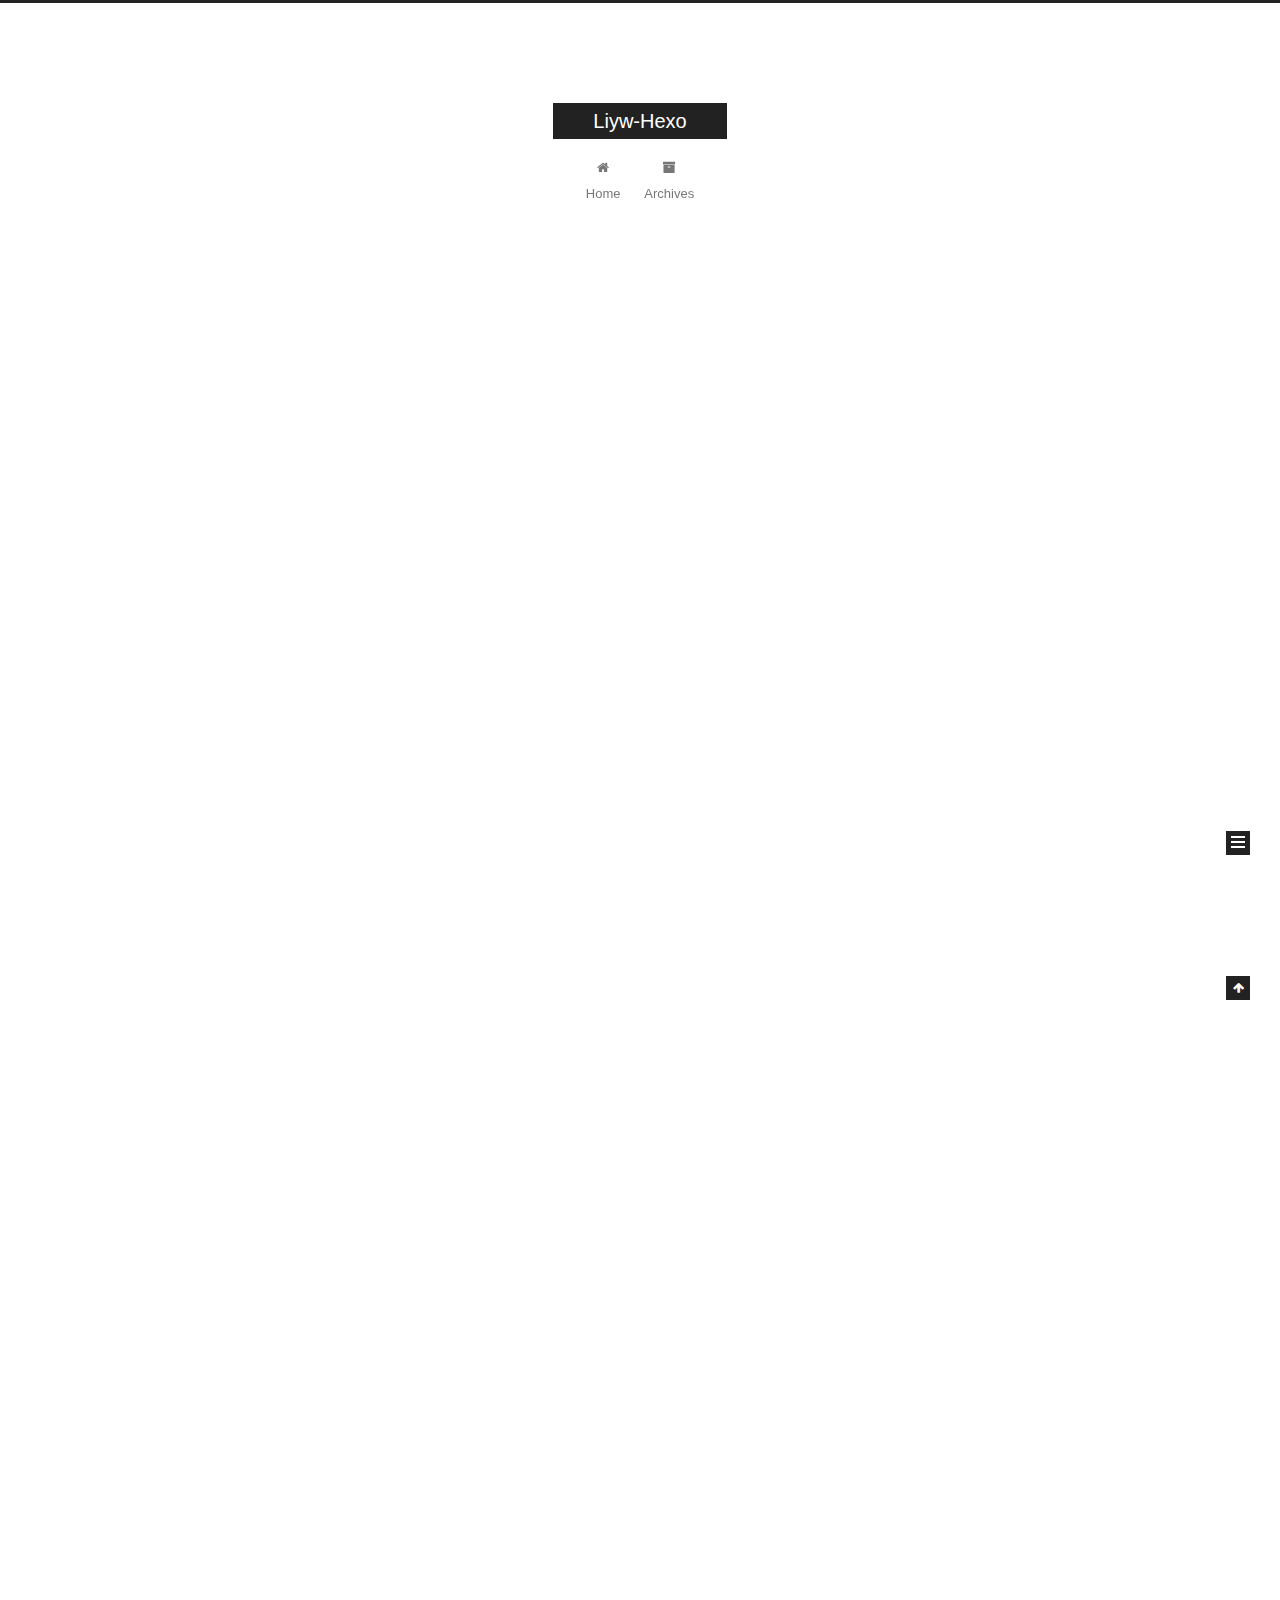
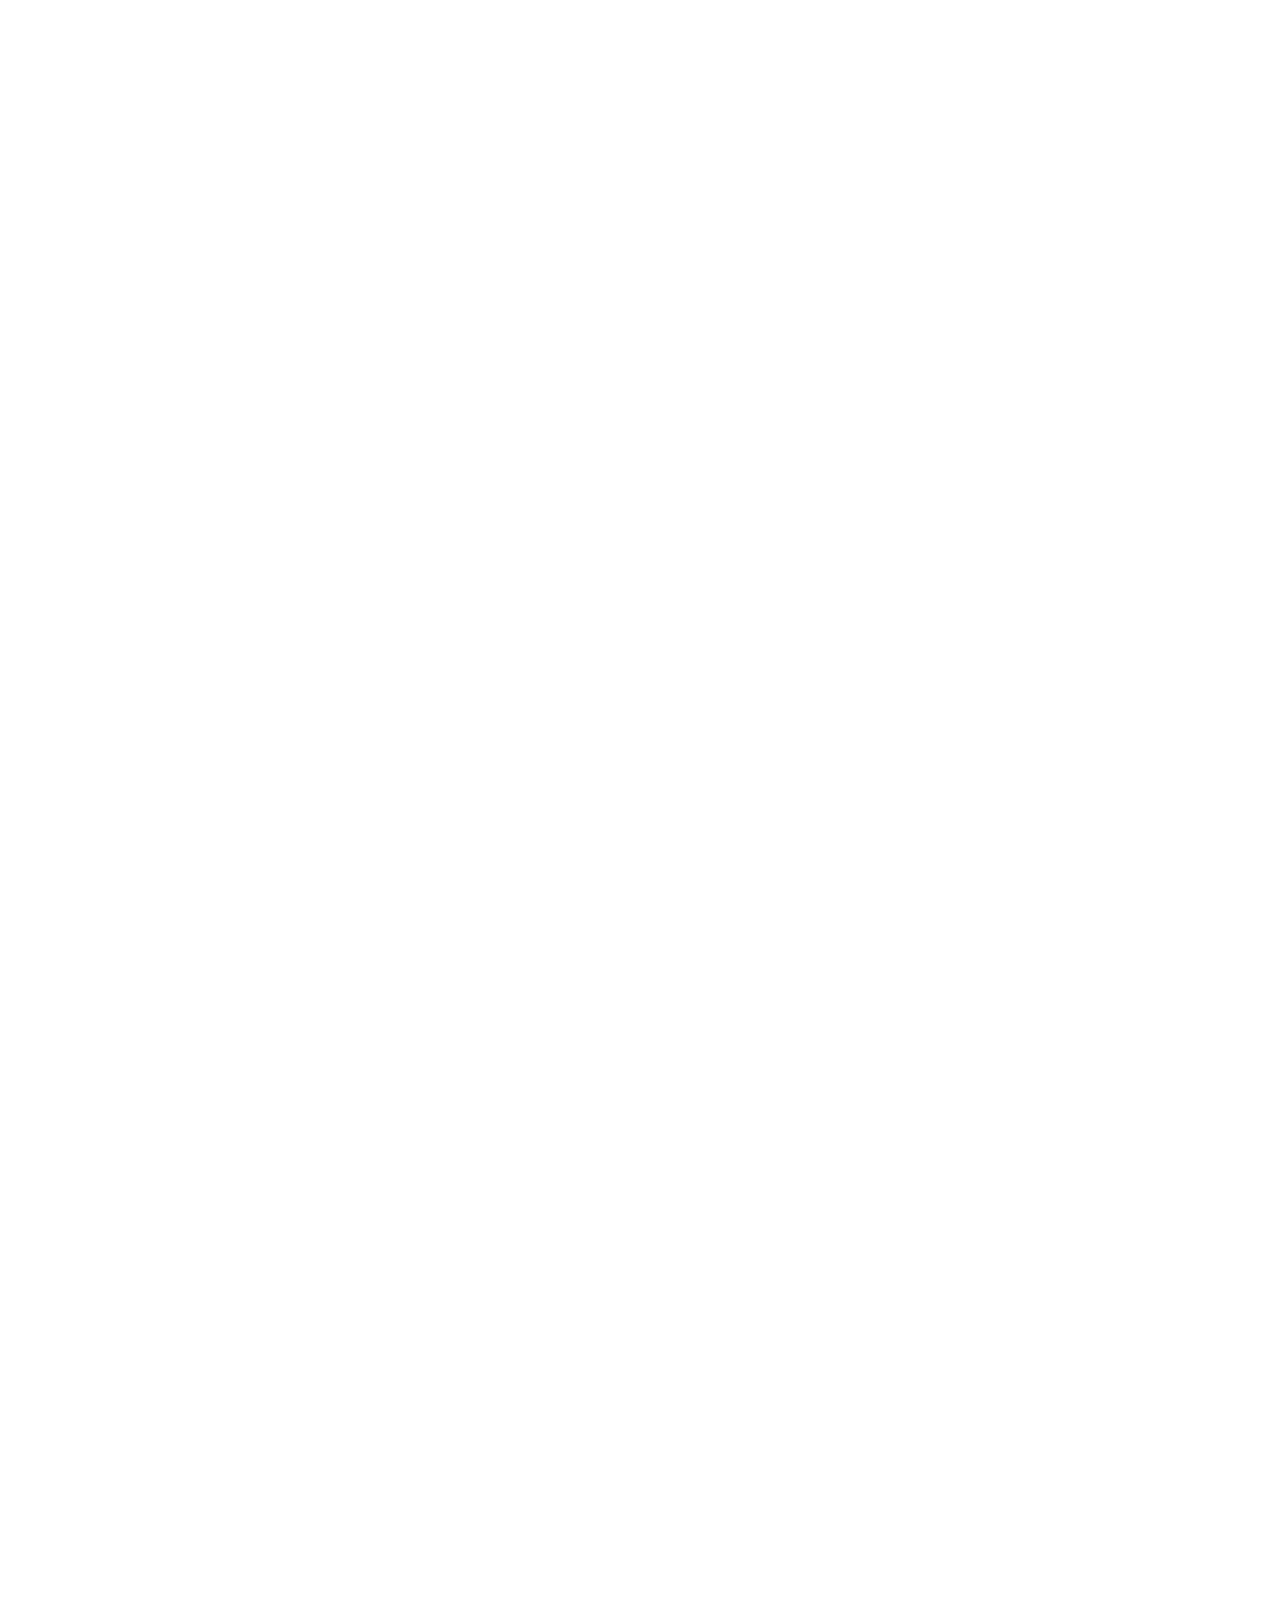
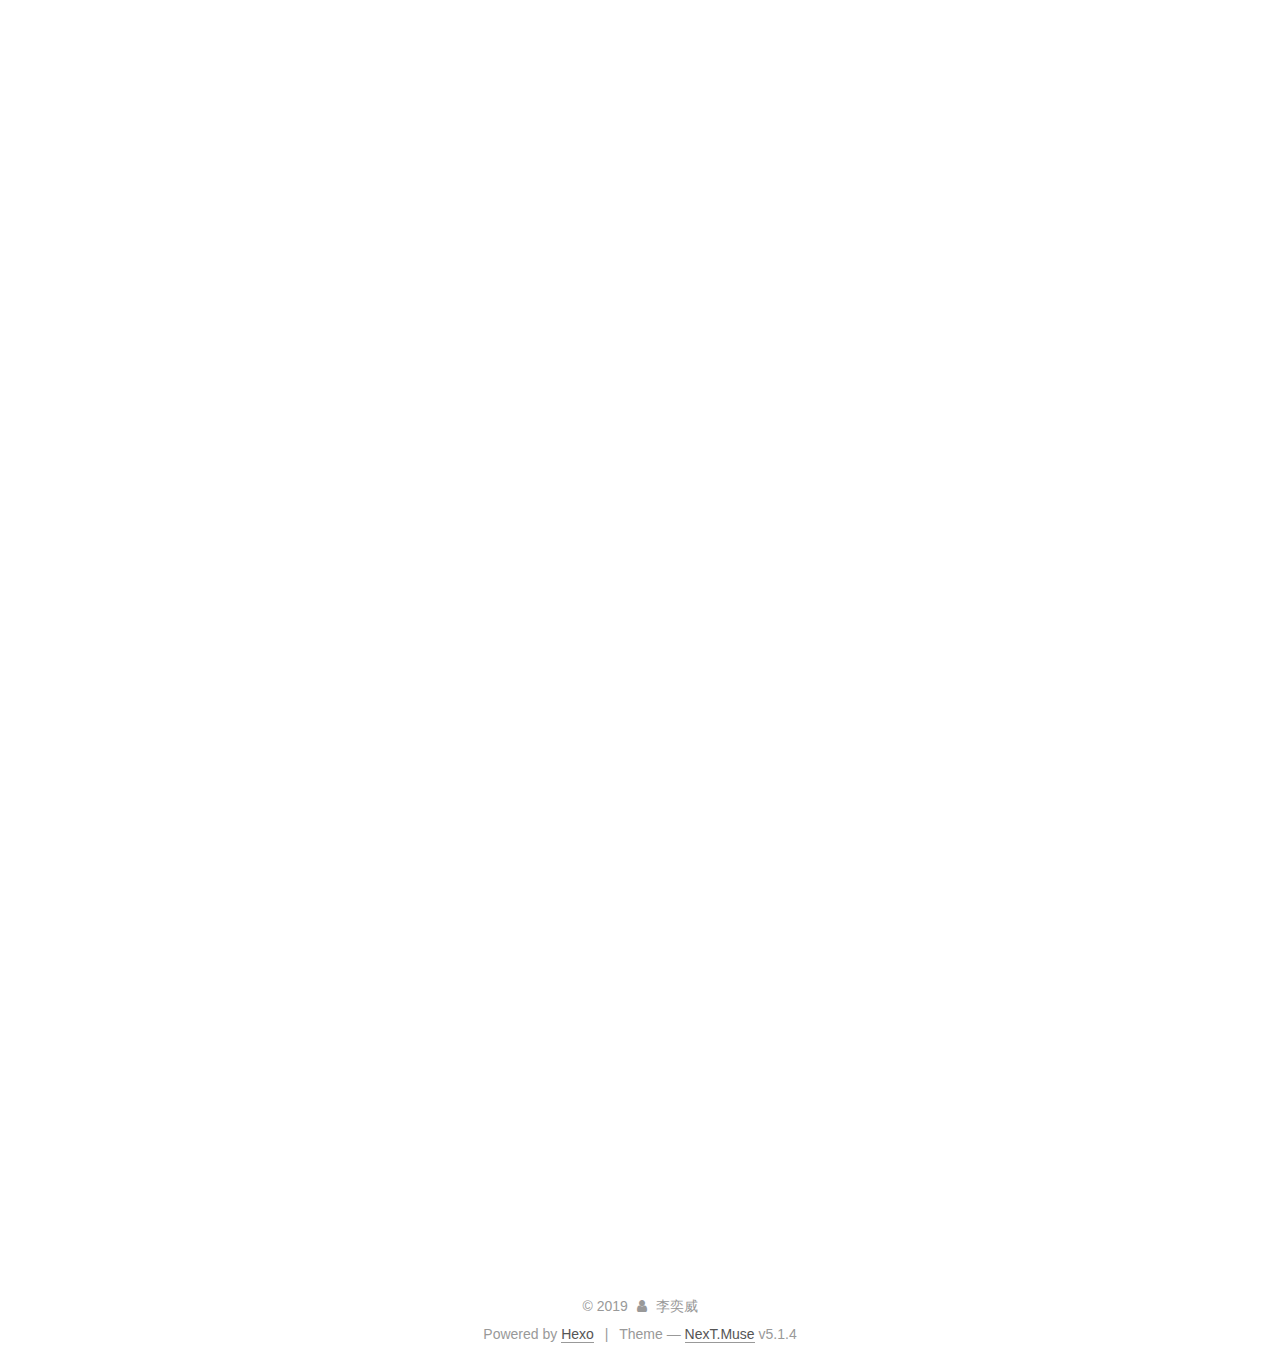
==== commit fad12887: "Site updated: 2019-01-24 00:57:10" ====
--- a/index.html
+++ b/index.html
@@ -229,6 +229,141 @@
   
   
   <div class="post-block">
+    <link itemprop="mainEntityOfPage" href="http://yoursite.com/2019/01/23/SQL-对group-by的理解-1/">
+
+    <span hidden itemprop="author" itemscope="" itemtype="http://schema.org/Person">
+      <meta itemprop="name" content="李奕威">
+      <meta itemprop="description" content="">
+      <meta itemprop="image" content="/images/avatar.gif">
+    </span>
+
+    <span hidden itemprop="publisher" itemscope="" itemtype="http://schema.org/Organization">
+      <meta itemprop="name" content="Liyw-Hexo">
+    </span>
+
+    
+      <header class="post-header">
+
+        
+        
+          <h1 class="post-title" itemprop="name headline">
+                
+                <a class="post-title-link" href="/2019/01/23/SQL-对group-by的理解-1/" itemprop="url">SQL-对group by的理解</a></h1>
+        
+
+        <div class="post-meta">
+          <span class="post-time">
+            
+              <span class="post-meta-item-icon">
+                <i class="fa fa-calendar-o"></i>
+              </span>
+              
+                <span class="post-meta-item-text">Posted on</span>
+              
+              <time title="Post created" itemprop="dateCreated datePublished" datetime="2019-01-23T11:54:39+08:00">
+                2019-01-23
+              </time>
+            
+
+            
+
+            
+          </span>
+
+          
+
+          
+            
+          
+
+          
+          
+
+          
+
+          
+
+          
+
+        </div>
+      </header>
+    
+
+    
+    
+    
+    <div class="post-body" itemprop="articleBody">
+
+      
+      
+
+      
+        
+          
+            <h1 id="SQL-对group-by的理解"><a href="#SQL-对group-by的理解" class="headerlink" title="SQL-对group by的理解"></a>SQL-对group by的理解</h1><h2 id="0-新建一个名为sales的table-结构如下"><a href="#0-新建一个名为sales的table-结构如下" class="headerlink" title="0. 新建一个名为sales的table 结构如下:"></a>0. 新建一个名为sales的table 结构如下:</h2><figure class="highlight plain"><table><tr><td class="gutter"><pre><span class="line">1</span><br><span class="line">2</span><br><span class="line">3</span><br><span class="line">4</span><br><span class="line">5</span><br><span class="line">6</span><br><span class="line">7</span><br></pre></td><td class="code"><pre><span class="line">drop table if exists sales;</span><br><span class="line">create table sales</span><br><span class="line">(</span><br><span class="line">    customer_id   integer,</span><br><span class="line">    product_id    integer,</span><br><span class="line">    product_price integer</span><br><span class="line">);</span><br></pre></td></tr></table></figure>
+<h2 id="1-插入一些数据"><a href="#1-插入一些数据" class="headerlink" title="1. 插入一些数据"></a>1. 插入一些数据</h2><figure class="highlight plain"><table><tr><td class="gutter"><pre><span class="line">1</span><br><span class="line">2</span><br><span class="line">3</span><br><span class="line">4</span><br><span class="line">5</span><br><span class="line">6</span><br><span class="line">7</span><br><span class="line">8</span><br></pre></td><td class="code"><pre><span class="line">insert into sales values (1, 1, 3);</span><br><span class="line">insert into sales values (1, 1, 3);</span><br><span class="line">insert into sales values (1, 2, 4);</span><br><span class="line">insert into sales values (1, 2, 4);</span><br><span class="line">insert into sales values (2, 1, 3);</span><br><span class="line">insert into sales values (2, 1, 3);</span><br><span class="line">insert into sales values (2, 2, 4);</span><br><span class="line">insert into sales values (2, 2, 4);</span><br></pre></td></tr></table></figure>
+<p>2位顾客, 2种商品, 价格分别为3和4<br><img src="/2019/01/23/SQL-对group-by的理解-1/WX20190123-115609@2x.png" title="现在整个table的结构和内容"></p>
+<h2 id="2-试着对-customer-id-用-group-by-看看效果"><a href="#2-试着对-customer-id-用-group-by-看看效果" class="headerlink" title="2. 试着对 customer_id 用 group by 看看效果"></a>2. 试着对 customer_id 用 group by 看看效果</h2><figure class="highlight plain"><table><tr><td class="gutter"><pre><span class="line">1</span><br></pre></td><td class="code"><pre><span class="line">select customer_id from sales group by customer_id</span><br></pre></td></tr></table></figure>
+<img src="/2019/01/23/SQL-对group-by的理解-1/WX20190123-121044@2x.png">
+<h3 id="customer-id分别为1和2的4组数据只剩下两行-而这里两行的customer-id正是1和2"><a href="#customer-id分别为1和2的4组数据只剩下两行-而这里两行的customer-id正是1和2" class="headerlink" title="customer_id分别为1和2的4组数据只剩下两行,而这里两行的customer_id正是1和2"></a>customer_id分别为1和2的4组数据只剩下两行,而这里两行的customer_id正是1和2</h3><h3 id="group-by把这两”组”数据-聚合-成了两”条”数据"><a href="#group-by把这两”组”数据-聚合-成了两”条”数据" class="headerlink" title="group by把这两”组”数据  聚合  成了两”条”数据"></a>group by把这两”组”数据 <strong><em> 聚合 </em></strong> 成了两”条”数据</h3><h2 id="3-更进一步-同时对-customer-id-product-id-用-group-by"><a href="#3-更进一步-同时对-customer-id-product-id-用-group-by" class="headerlink" title="3. 更进一步,同时对 customer_id, product_id 用 group by"></a>3. 更进一步,同时对 customer_id, product_id 用 group by</h2><figure class="highlight plain"><table><tr><td class="gutter"><pre><span class="line">1</span><br><span class="line">2</span><br></pre></td><td class="code"><pre><span class="line">select customer_id, product_id from sales</span><br><span class="line">group by customer_id, product_id</span><br></pre></td></tr></table></figure>
+<img src="/2019/01/23/SQL-对group-by的理解-1/WX20190123-122314@2x.png">
+<h3 id="问题-为什么这里有四条记录"><a href="#问题-为什么这里有四条记录" class="headerlink" title="问题:为什么这里有四条记录"></a>问题:为什么这里有四条记录</h3><h4 id="首先-对customer-id分组-得到两个组"><a href="#首先-对customer-id分组-得到两个组" class="headerlink" title="首先, 对customer_id分组,得到两个组"></a>首先, 对customer_id分组,得到两个组</h4><h4 id="然后-对这两个组中的product-id再进行分组"><a href="#然后-对这两个组中的product-id再进行分组" class="headerlink" title="然后, 对这两个组中的product_id再进行分组"></a>然后, 对这两个组中的product_id再进行分组</h4><h4 id="最后-2-2-4"><a href="#最后-2-2-4" class="headerlink" title="最后, 2 * 2 = 4"></a>最后, 2 * 2 = 4</h4><h2 id="4-两个小例子"><a href="#4-两个小例子" class="headerlink" title="4. 两个小例子"></a>4. 两个小例子</h2><h4 id="分了组-我们就可以对每一个组进行操作。"><a href="#分了组-我们就可以对每一个组进行操作。" class="headerlink" title="分了组,我们就可以对每一个组进行操作。"></a>分了组,我们就可以对每一个组进行操作。</h4><h4 id="例子1-分别求出两个客户消费的金额"><a href="#例子1-分别求出两个客户消费的金额" class="headerlink" title="例子1: 分别求出两个客户消费的金额"></a>例子1: 分别求出两个客户消费的金额</h4><h4 id="代码"><a href="#代码" class="headerlink" title="代码:"></a>代码:</h4><figure class="highlight plain"><table><tr><td class="gutter"><pre><span class="line">1</span><br><span class="line">2</span><br></pre></td><td class="code"><pre><span class="line">select customer_id, sum(product_price) from sales</span><br><span class="line">group by customer_id</span><br></pre></td></tr></table></figure>
+<h4 id="结果"><a href="#结果" class="headerlink" title="结果"></a>结果</h4><img src="/2019/01/23/SQL-对group-by的理解-1/p1.png" title="两位客户都是 3 + 3 + 4 + 4 = 14">
+<h4 id="例子2-分别求出两个客户分别在两个产品上消费的金额"><a href="#例子2-分别求出两个客户分别在两个产品上消费的金额" class="headerlink" title="例子2: 分别求出两个客户分别在两个产品上消费的金额"></a>例子2: 分别求出两个客户分别在两个产品上消费的金额</h4><h4 id="代码-1"><a href="#代码-1" class="headerlink" title="代码:"></a>代码:</h4><figure class="highlight plain"><table><tr><td class="gutter"><pre><span class="line">1</span><br><span class="line">2</span><br></pre></td><td class="code"><pre><span class="line">select customer_id, sum(product_price) from sales</span><br><span class="line">group by customer_id, product_price</span><br></pre></td></tr></table></figure>
+<h4 id="结果-1"><a href="#结果-1" class="headerlink" title="结果"></a>结果</h4><img src="/2019/01/23/SQL-对group-by的理解-1/p2.png" title="第一位客户在第一件产品上的消费为 3 + 3 = 6,其余三条以此类推">
+<h4 id="用图像展示两个例子的计算过程"><a href="#用图像展示两个例子的计算过程" class="headerlink" title="用图像展示两个例子的计算过程"></a>用图像展示两个例子的计算过程</h4><img src="/2019/01/23/SQL-对group-by的理解-1/未分组.png" title="注意看图片下的文字描述">
+<h4 id="练习小结"><a href="#练习小结" class="headerlink" title="练习小结:"></a>练习小结:</h4><ul>
+<li>在题目中看到有类似“分别”的字眼,就要考虑用到group by</li>
+<li>有多少个“分别”, group by后面就应该跟着多少个字段,如例1中只对一个字段   分组,而例二中对两个字段进行分组<h2 id="5-END"><a href="#5-END" class="headerlink" title="5. END"></a>5. END</h2></li>
+</ul>
+
+          
+        
+      
+    </div>
+    
+    
+    
+
+    
+
+    
+
+    
+
+    <footer class="post-footer">
+      
+
+      
+
+      
+
+      
+      
+        <div class="post-eof"></div>
+      
+    </footer>
+  </div>
+  
+  
+  
+  </article>
+
+
+    
+      
+
+  
+
+  
+  
+  
+
+  <article class="post post-type-normal" itemscope="" itemtype="http://schema.org/Article">
+  
+  
+  
+  <div class="post-block">
     <link itemprop="mainEntityOfPage" href="http://yoursite.com/2019/01/21/Hello-This-is-Liyw-s-blog/">
 
     <span hidden itemprop="author" itemscope="" itemtype="http://schema.org/Person">
@@ -381,7 +516,7 @@
               
                 <a href="/archives/">
               
-                  <span class="site-state-item-count">1</span>
+                  <span class="site-state-item-count">2</span>
                   <span class="site-state-item-name">posts</span>
                 </a>
               </div>
--- a/css/main.css
+++ b/css/main.css
@@ -1822,7 +1822,7 @@
   width: 4px;
   height: 4px;
   border-radius: 50%;
-  background: #28ffff;
+  background: #555575;
 }
 .links-of-blogroll {
   font-size: 13px;
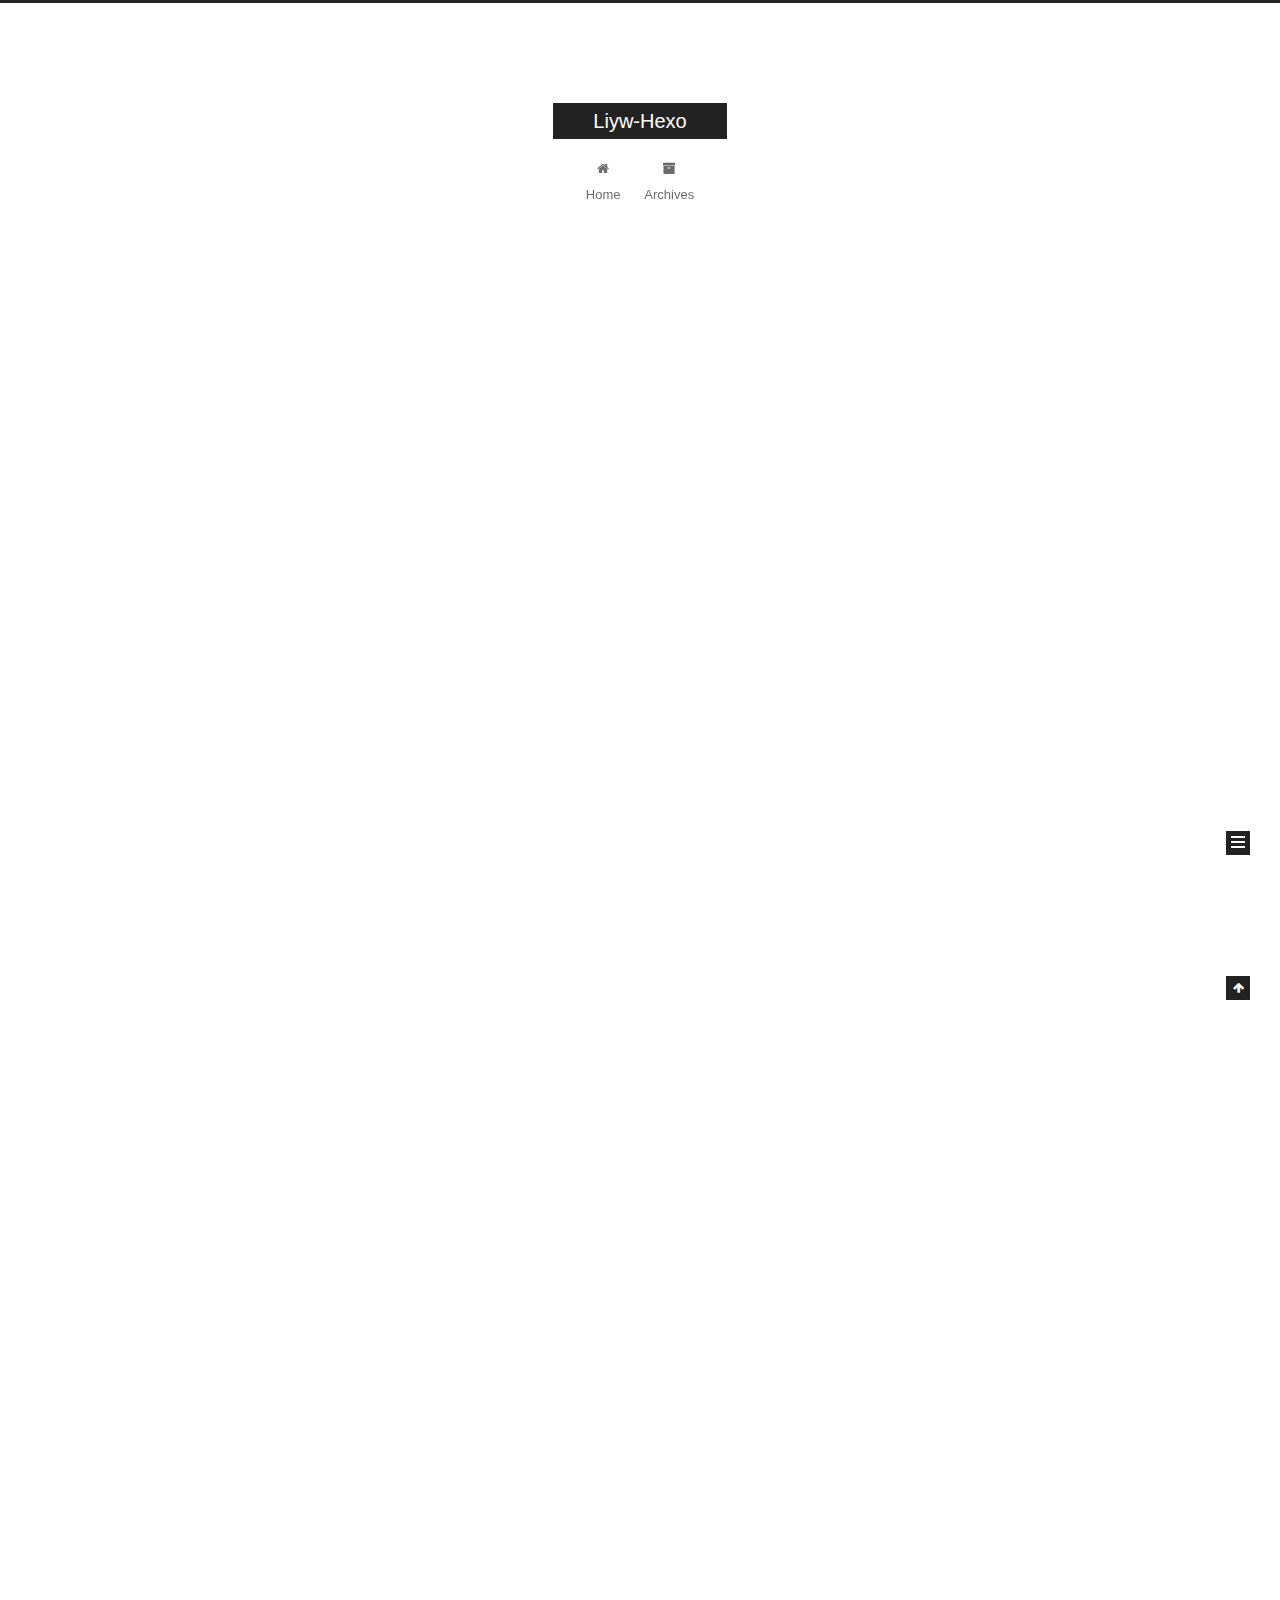
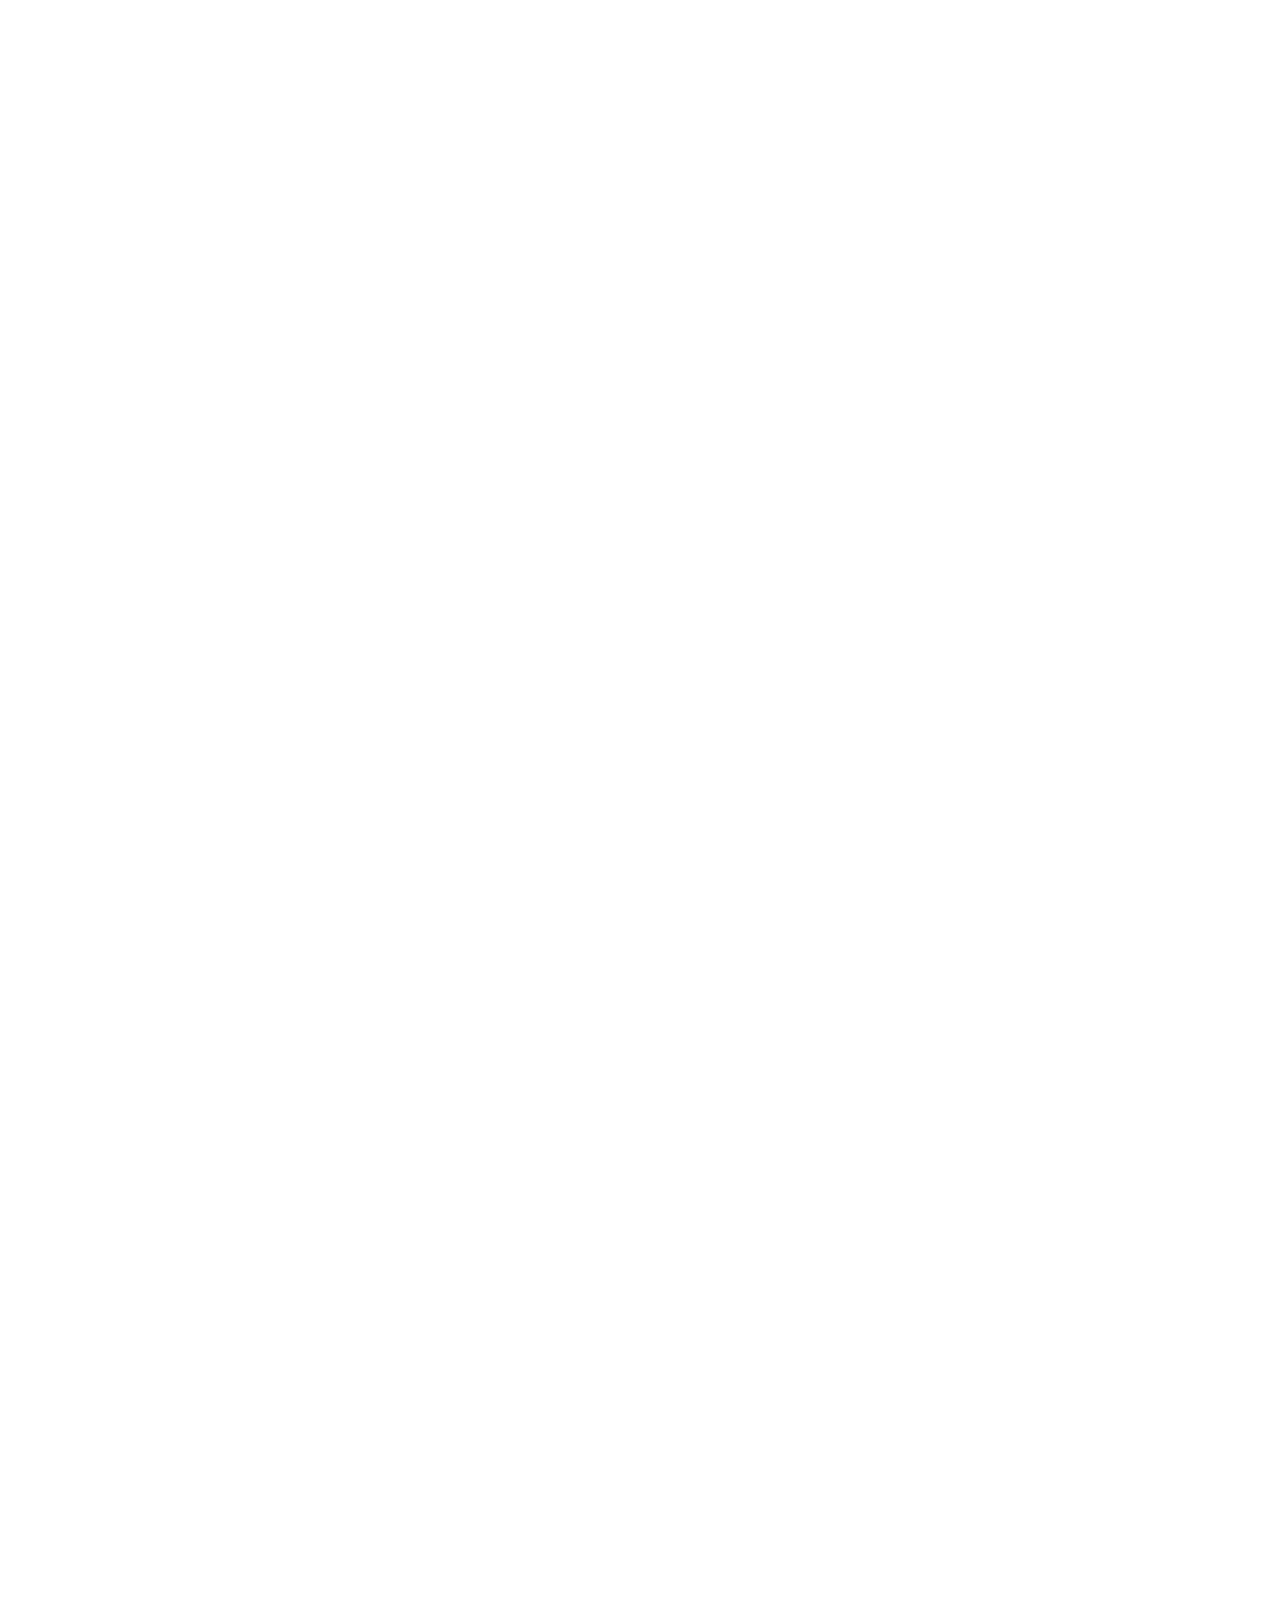
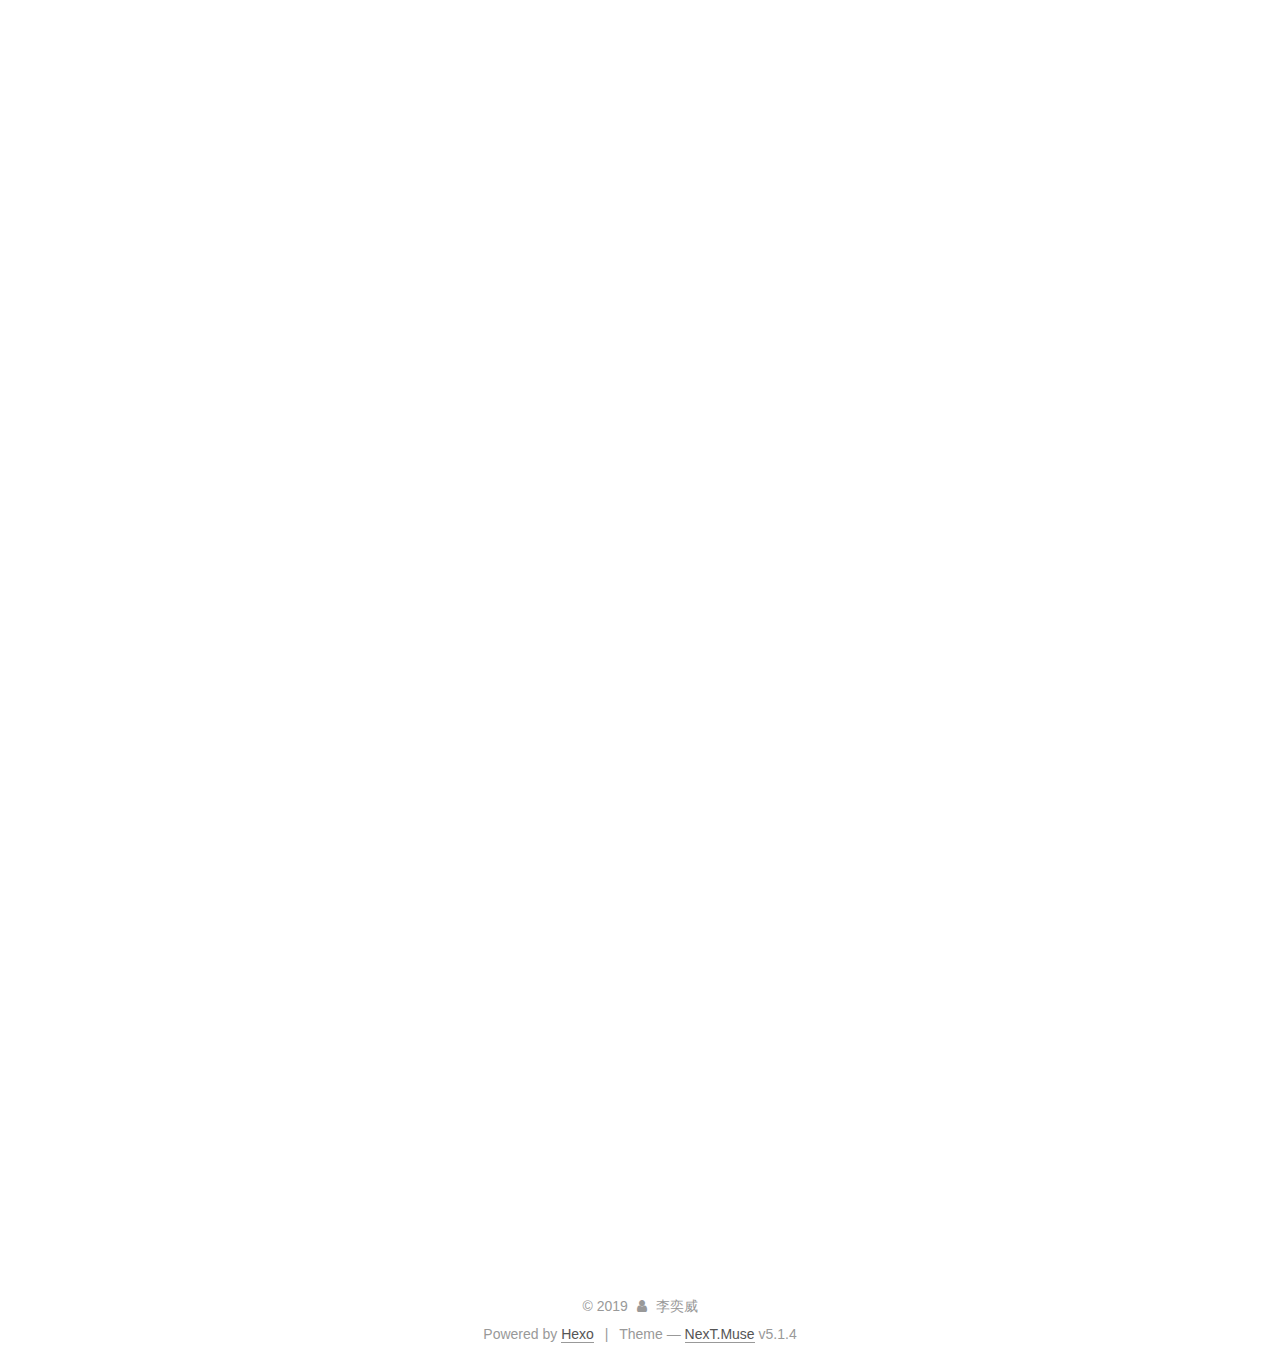
==== commit a6f2e029: "Site updated: 2019-01-24 00:57:58" ====
--- a/index.html
+++ b/index.html
@@ -314,9 +314,9 @@
 <h4 id="用图像展示两个例子的计算过程"><a href="#用图像展示两个例子的计算过程" class="headerlink" title="用图像展示两个例子的计算过程"></a>用图像展示两个例子的计算过程</h4><img src="/2019/01/23/SQL-对group-by的理解-1/未分组.png" title="注意看图片下的文字描述">
 <h4 id="练习小结"><a href="#练习小结" class="headerlink" title="练习小结:"></a>练习小结:</h4><ul>
 <li>在题目中看到有类似“分别”的字眼,就要考虑用到group by</li>
-<li>有多少个“分别”, group by后面就应该跟着多少个字段,如例1中只对一个字段   分组,而例二中对两个字段进行分组<h2 id="5-END"><a href="#5-END" class="headerlink" title="5. END"></a>5. END</h2></li>
+<li>有多少个“分别”, group by后面就应该跟着多少个字段,如例1中只对一个字段   分组,而例二中对两个字段进行分组</li>
 </ul>
-
+<h2 id="5-END"><a href="#5-END" class="headerlink" title="5. END"></a>5. END</h2>
           
         
       
--- a/css/main.css
+++ b/css/main.css
@@ -1822,7 +1822,7 @@
   width: 4px;
   height: 4px;
   border-radius: 50%;
-  background: #555575;
+  background: #db5eff;
 }
 .links-of-blogroll {
   font-size: 13px;
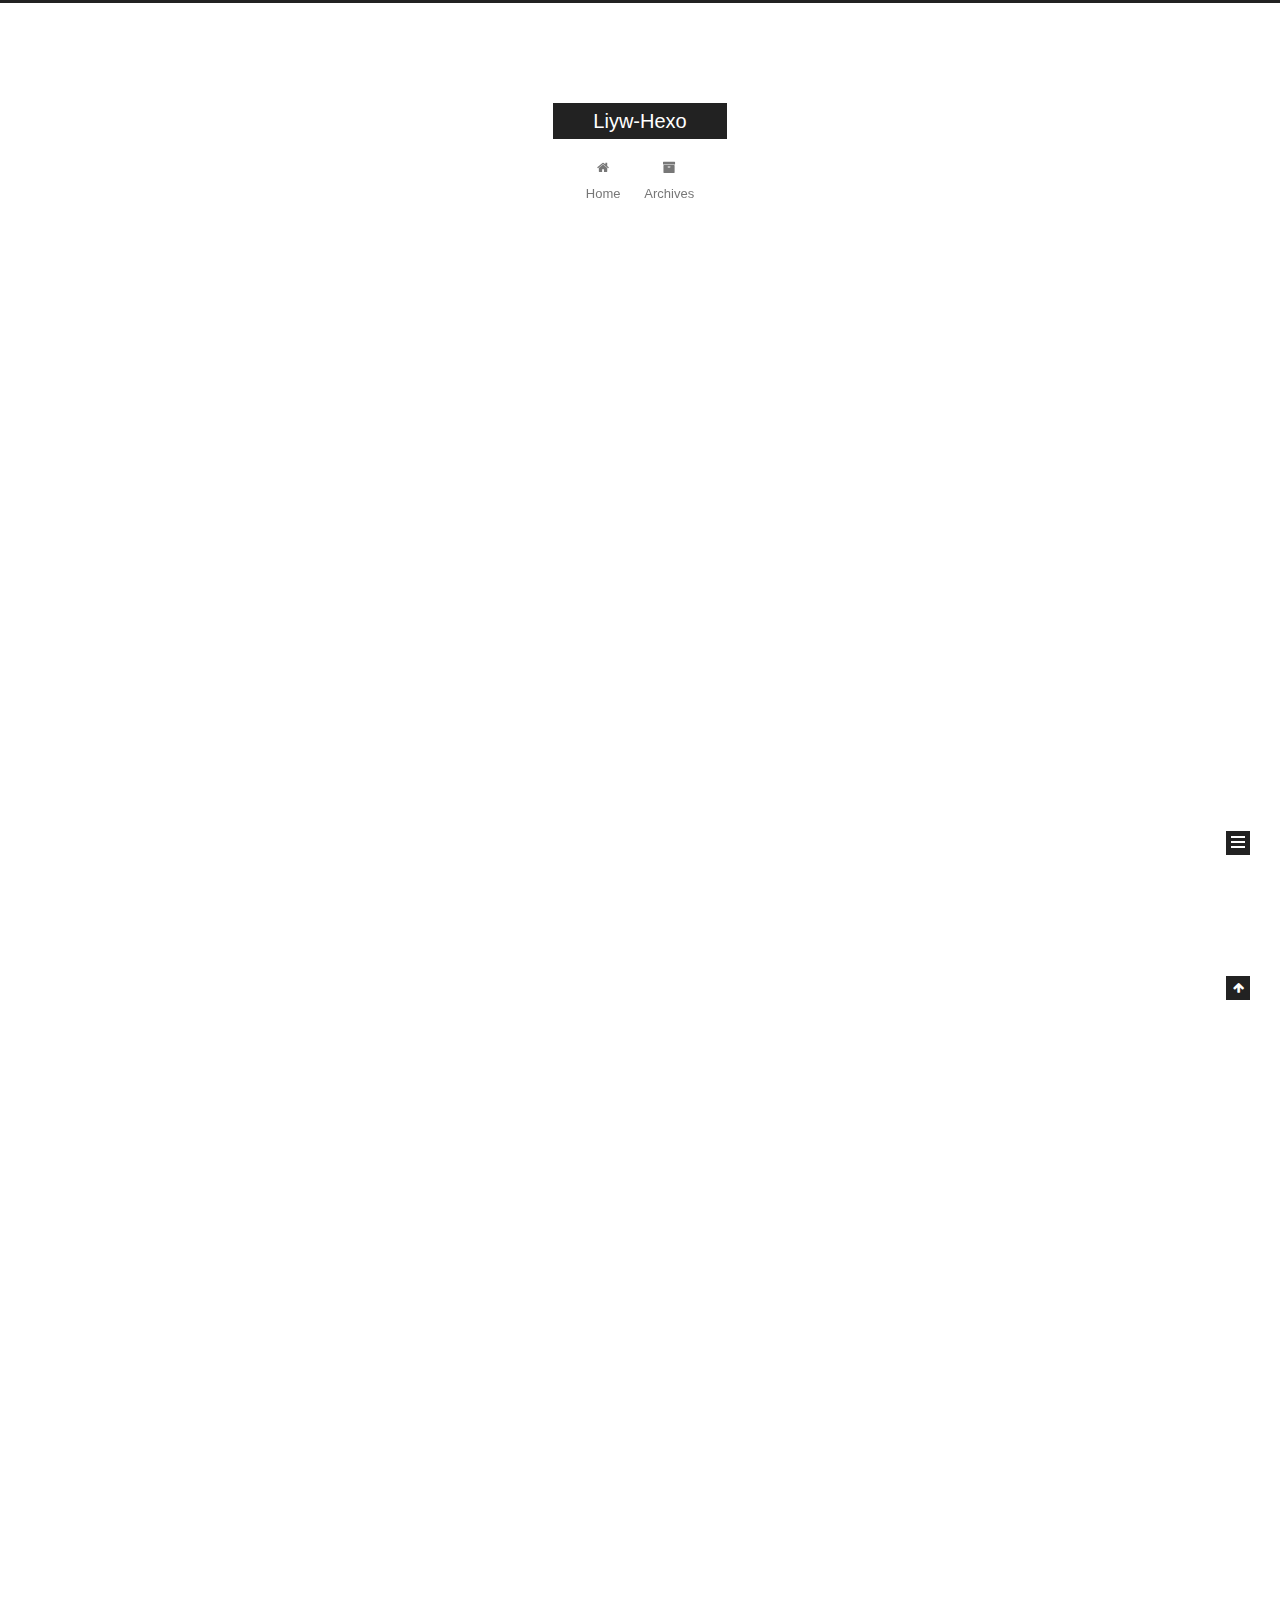
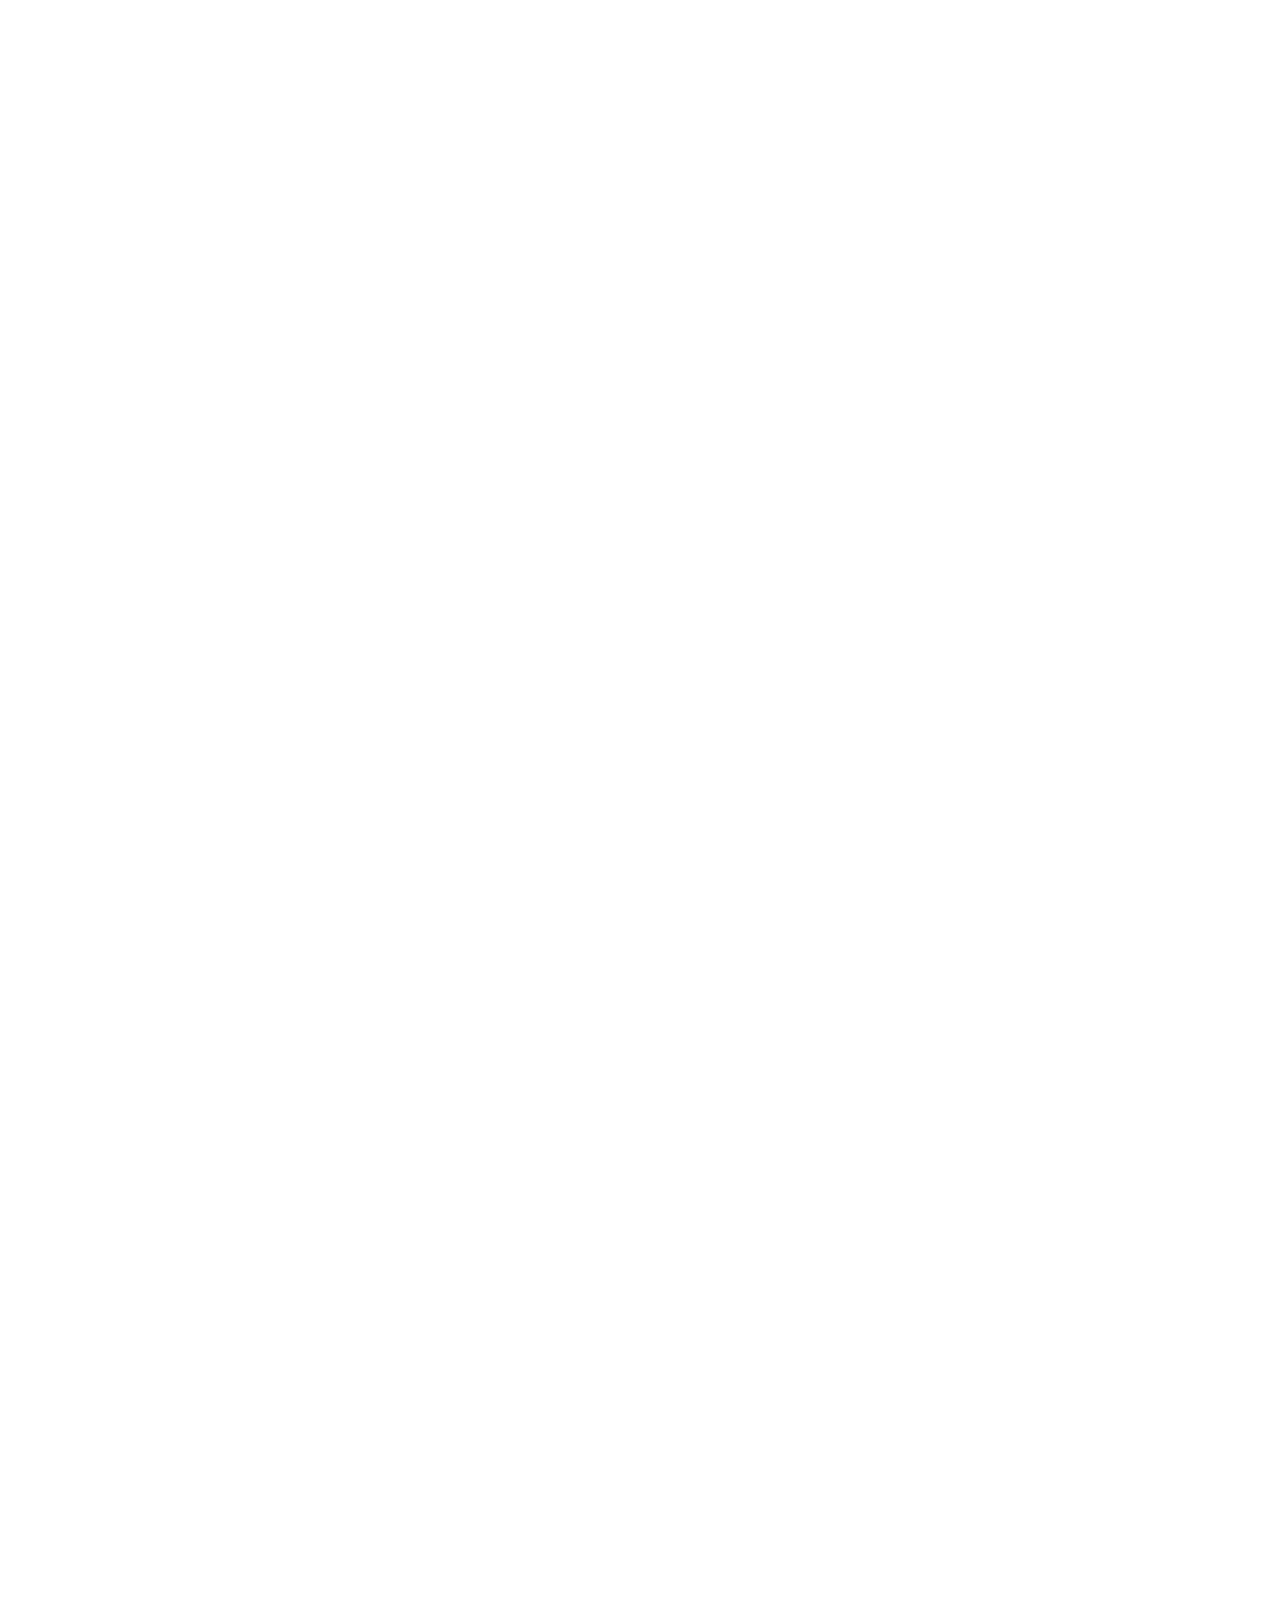
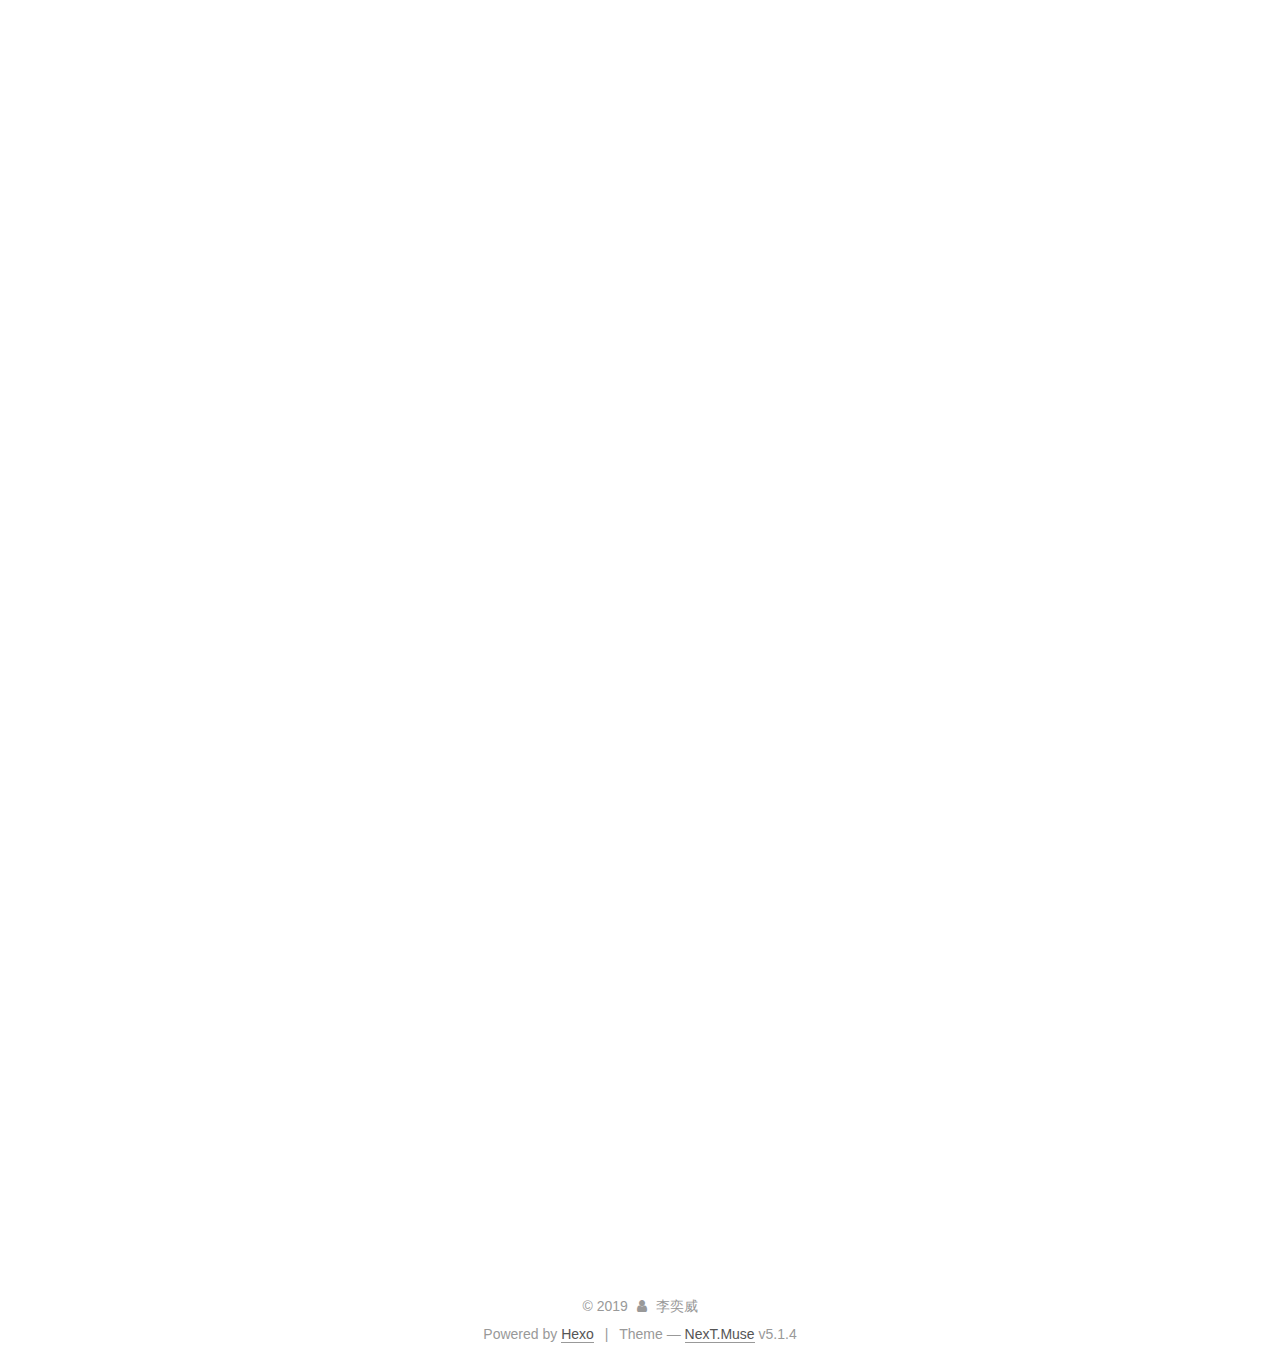
==== commit b3619d1a: "Site updated: 2019-01-24 00:58:21" ====
--- a/index.html
+++ b/index.html
@@ -316,7 +316,7 @@
 <li>在题目中看到有类似“分别”的字眼,就要考虑用到group by</li>
 <li>有多少个“分别”, group by后面就应该跟着多少个字段,如例1中只对一个字段   分组,而例二中对两个字段进行分组</li>
 </ul>
-<h2 id="5-END"><a href="#5-END" class="headerlink" title="5. END"></a>5. END</h2>
+<h2 id="END"><a href="#END" class="headerlink" title="END"></a>END</h2>
           
         
       
--- a/css/main.css
+++ b/css/main.css
@@ -1822,7 +1822,7 @@
   width: 4px;
   height: 4px;
   border-radius: 50%;
-  background: #db5eff;
+  background: #856e7f;
 }
 .links-of-blogroll {
   font-size: 13px;
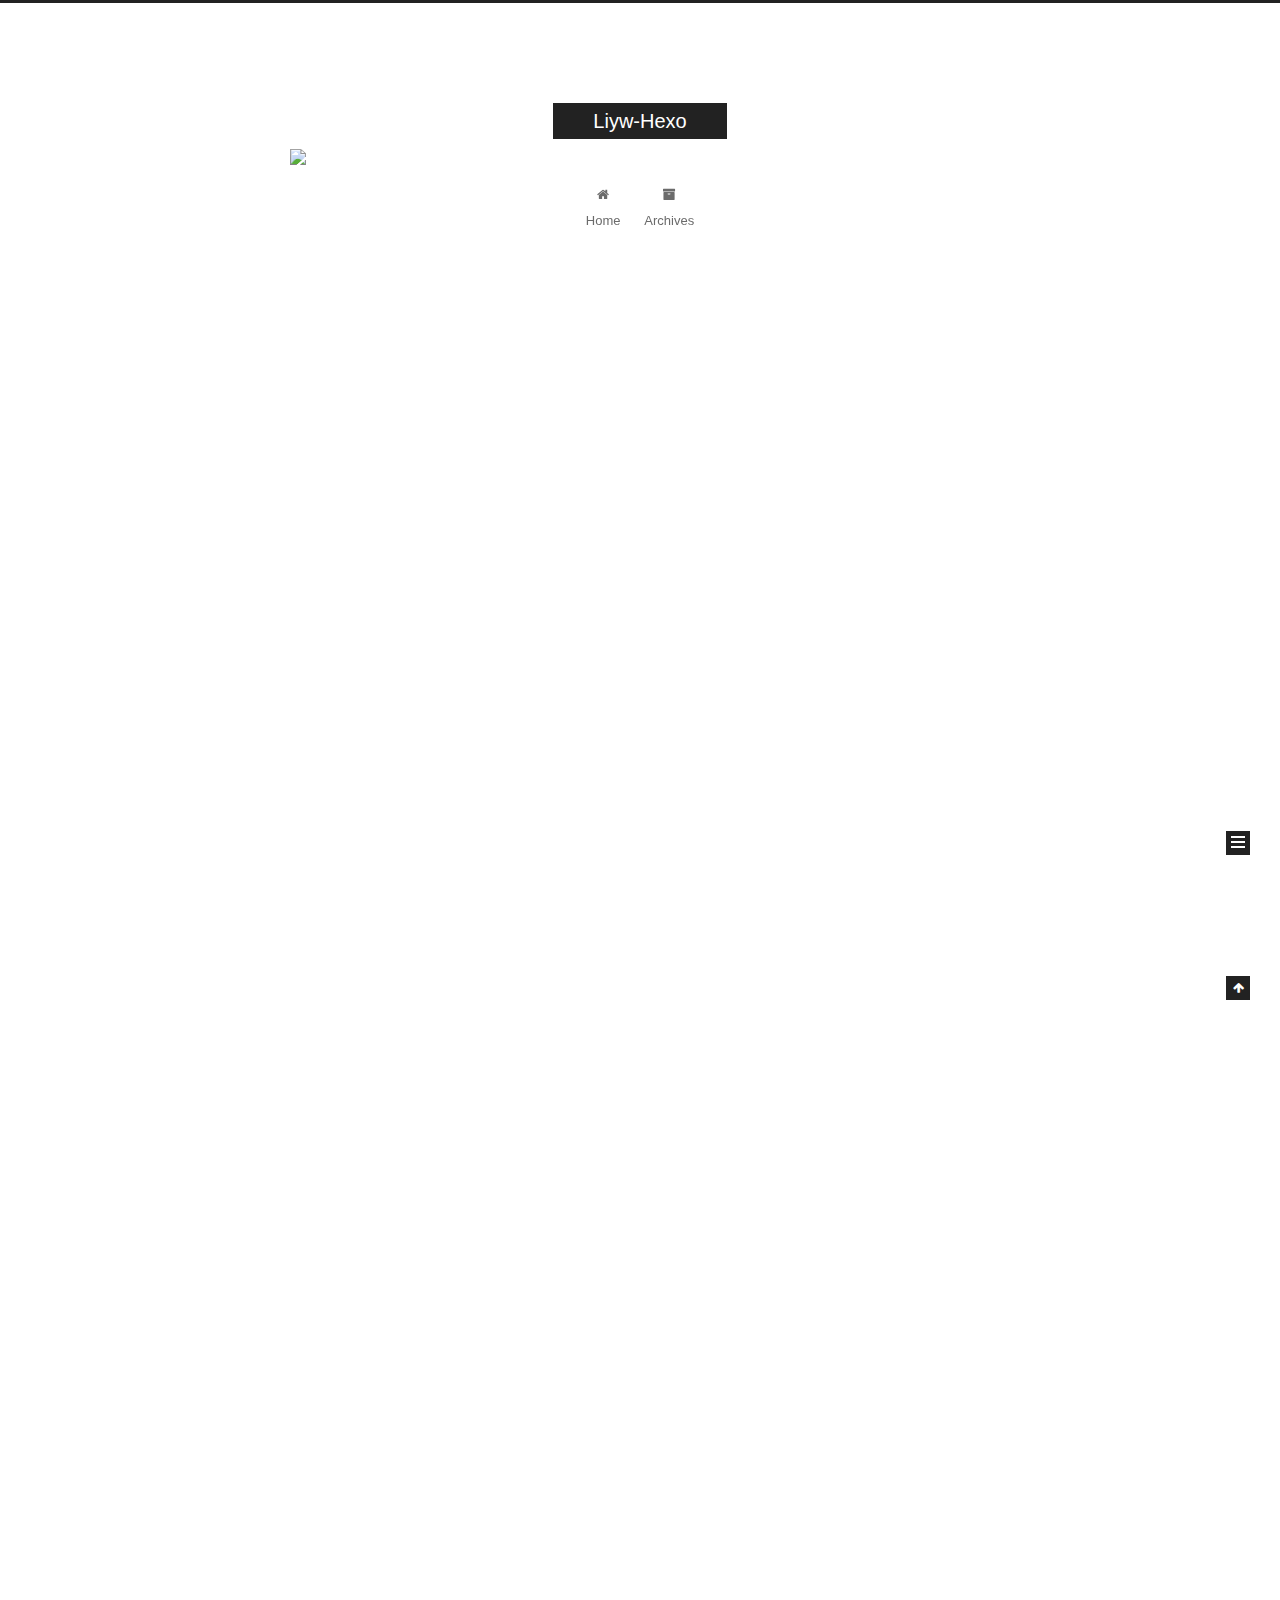
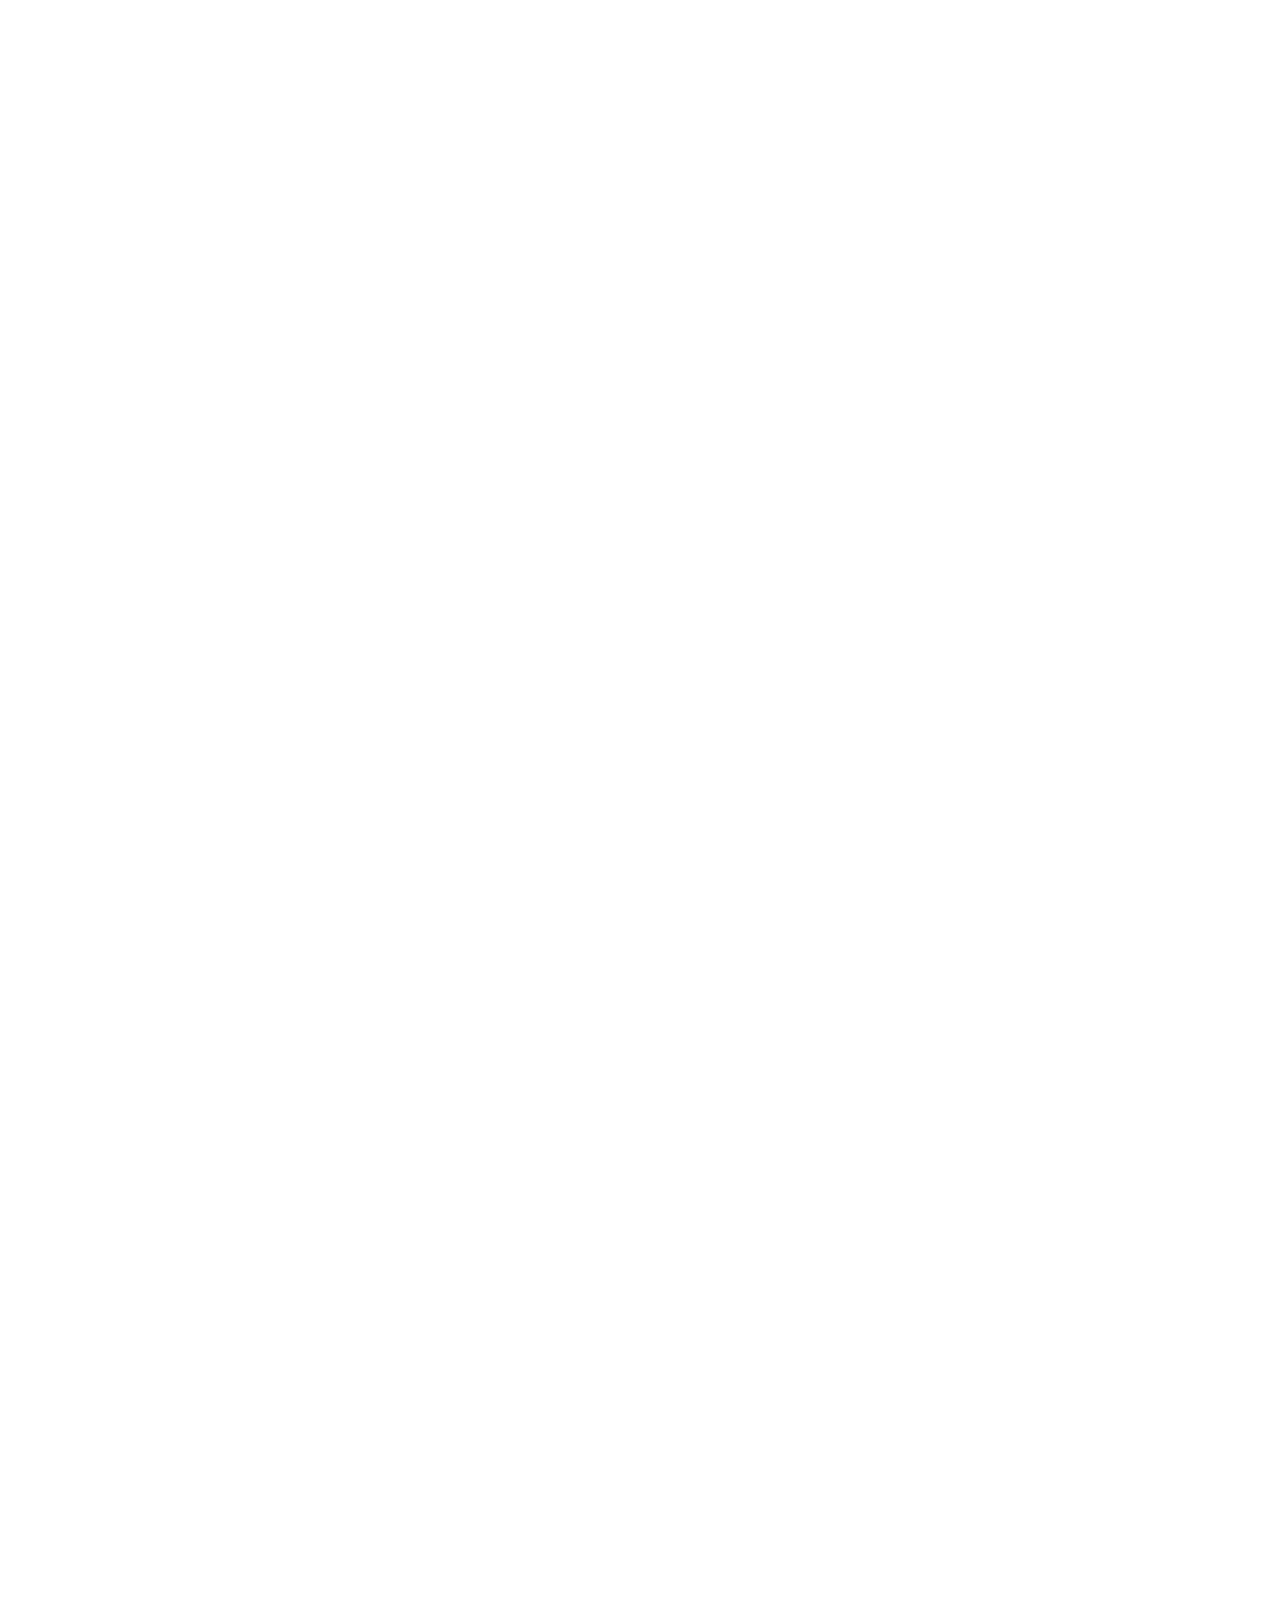
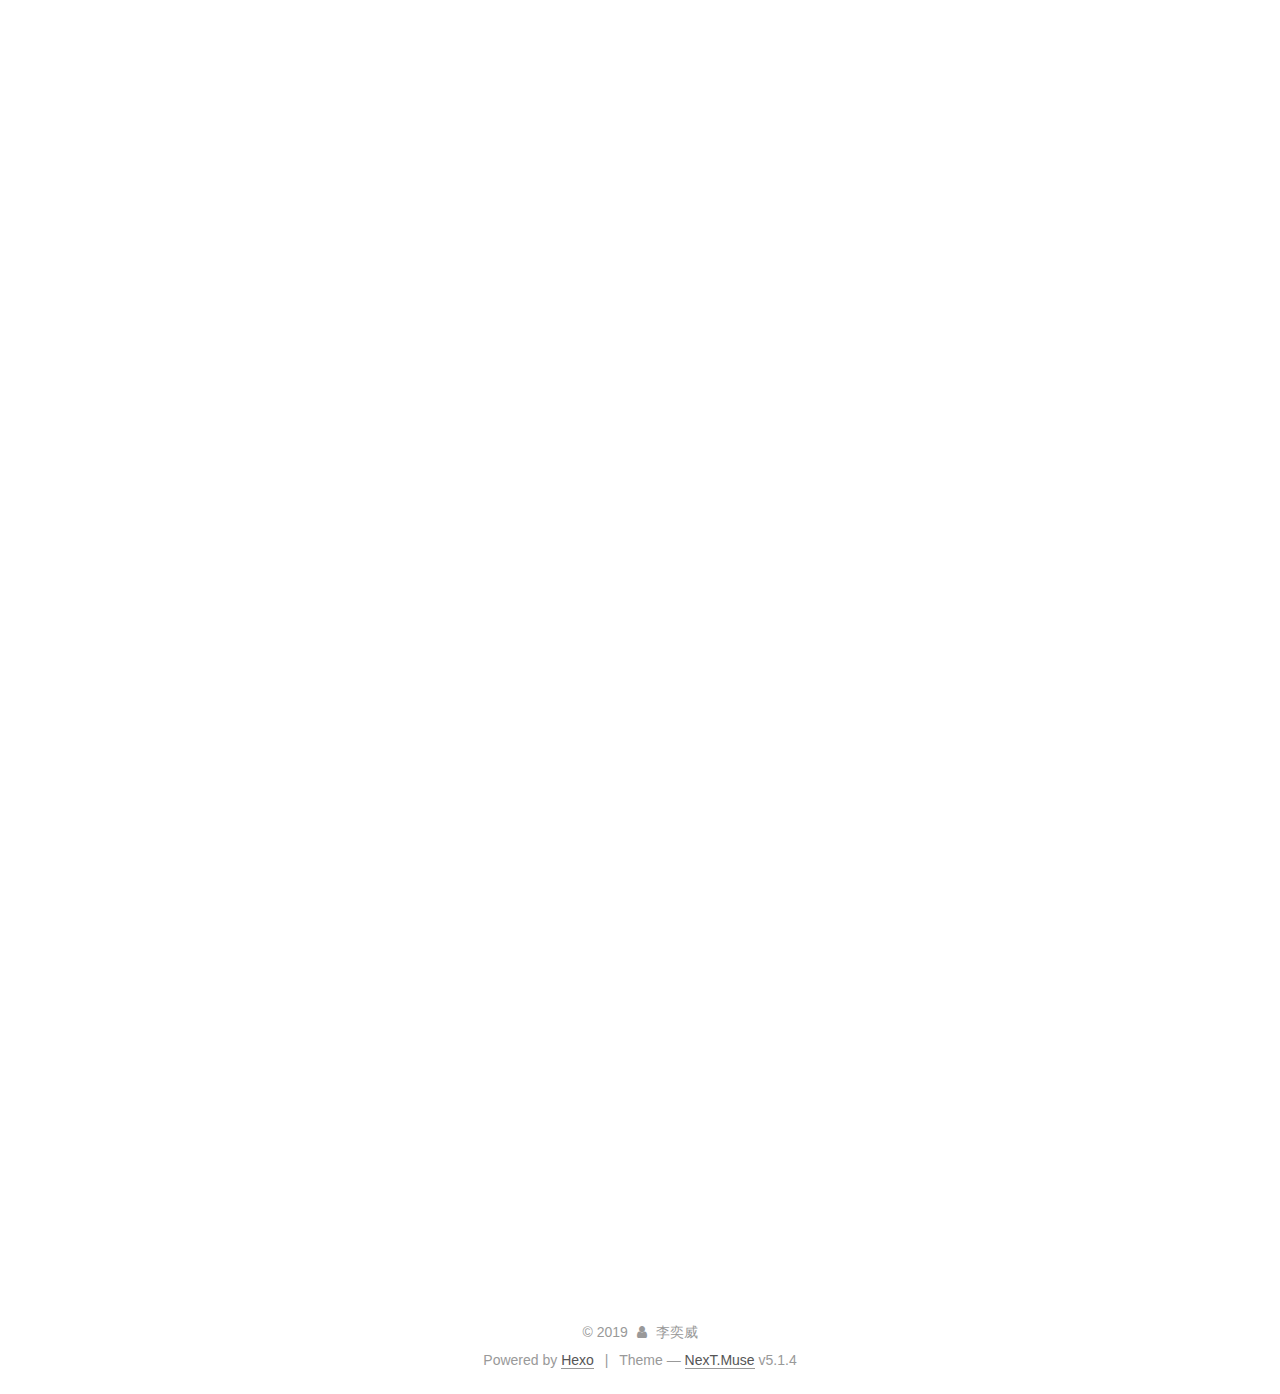
==== commit e2a7469c: "Site updated: 2019-01-25 00:35:24" ====
--- a/index.html
+++ b/index.html
@@ -157,7 +157,7 @@
       </a>
     </div>
       
-        <p class="site-subtitle"></p>
+        <p class="site-subtitle"><img src="https://www.codewars.com/users/liyiwei979621500/badges/micro"></p>
       
   </div>
 
